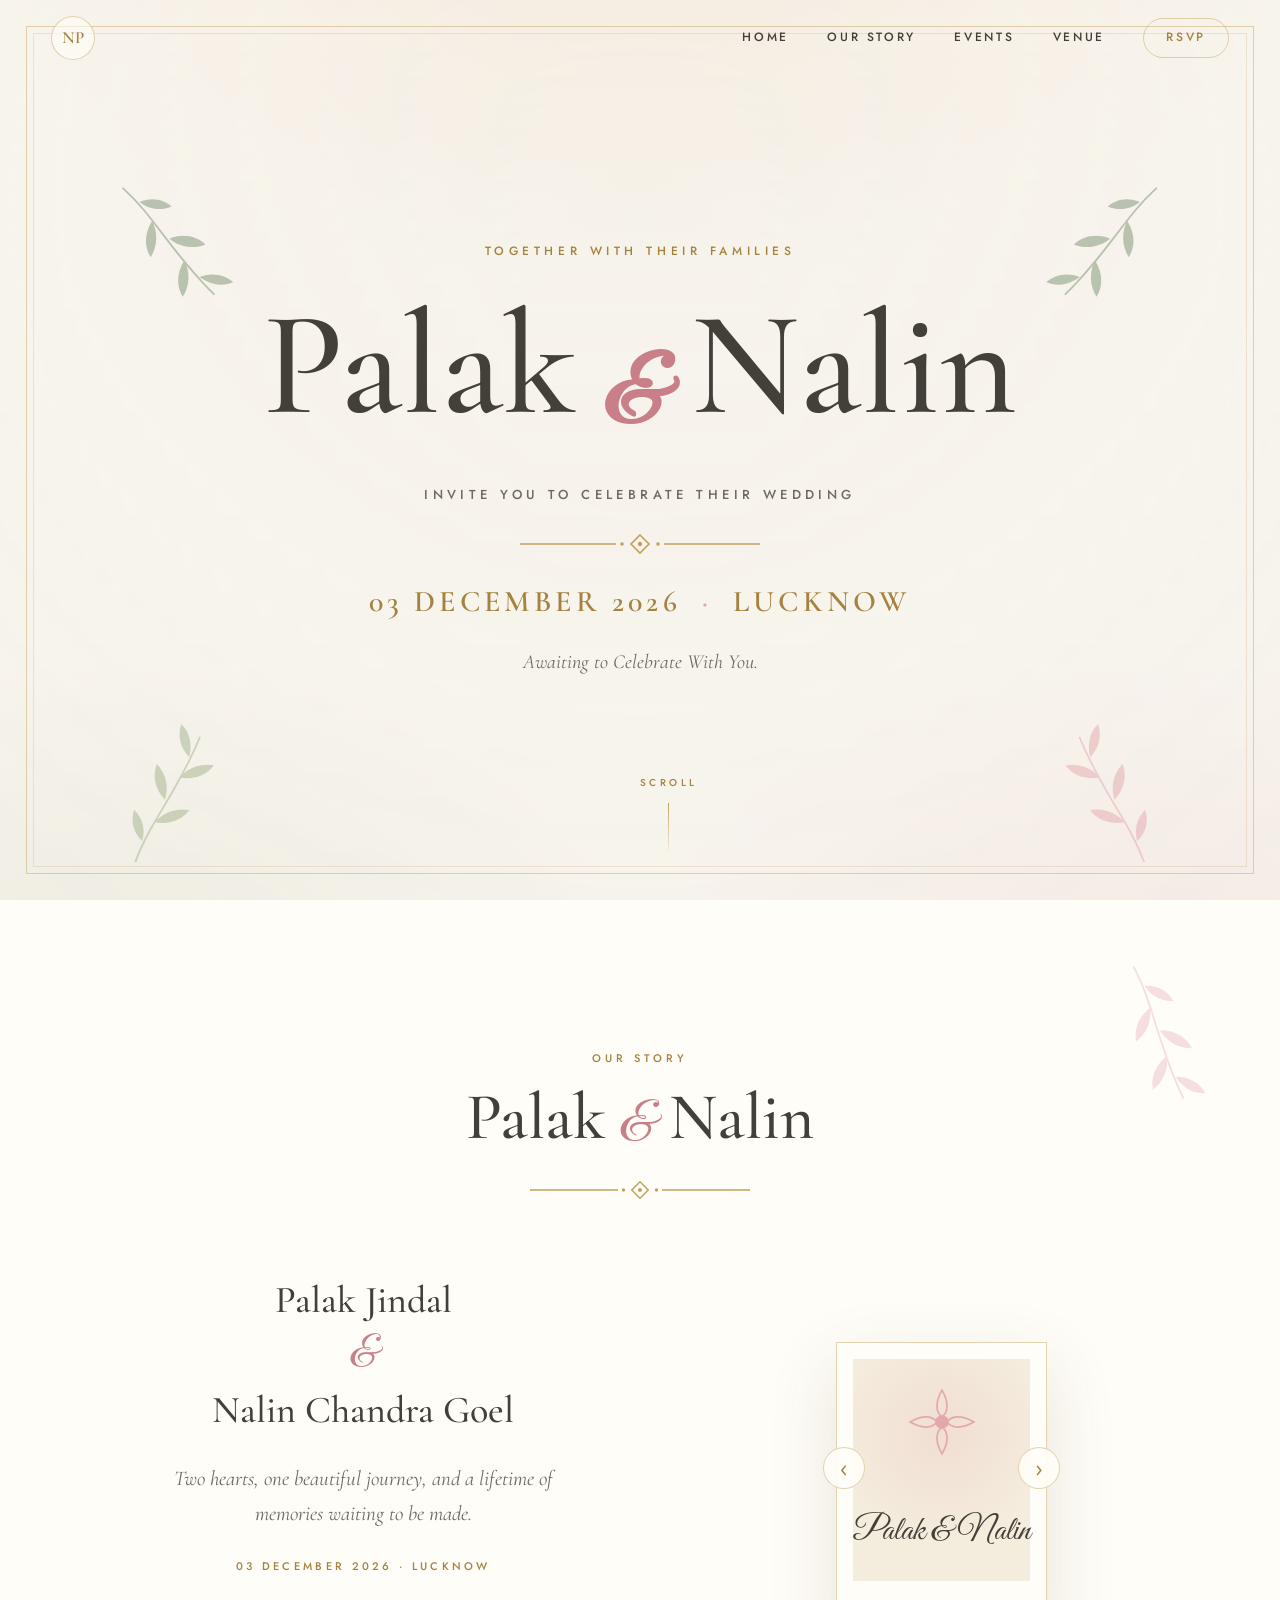
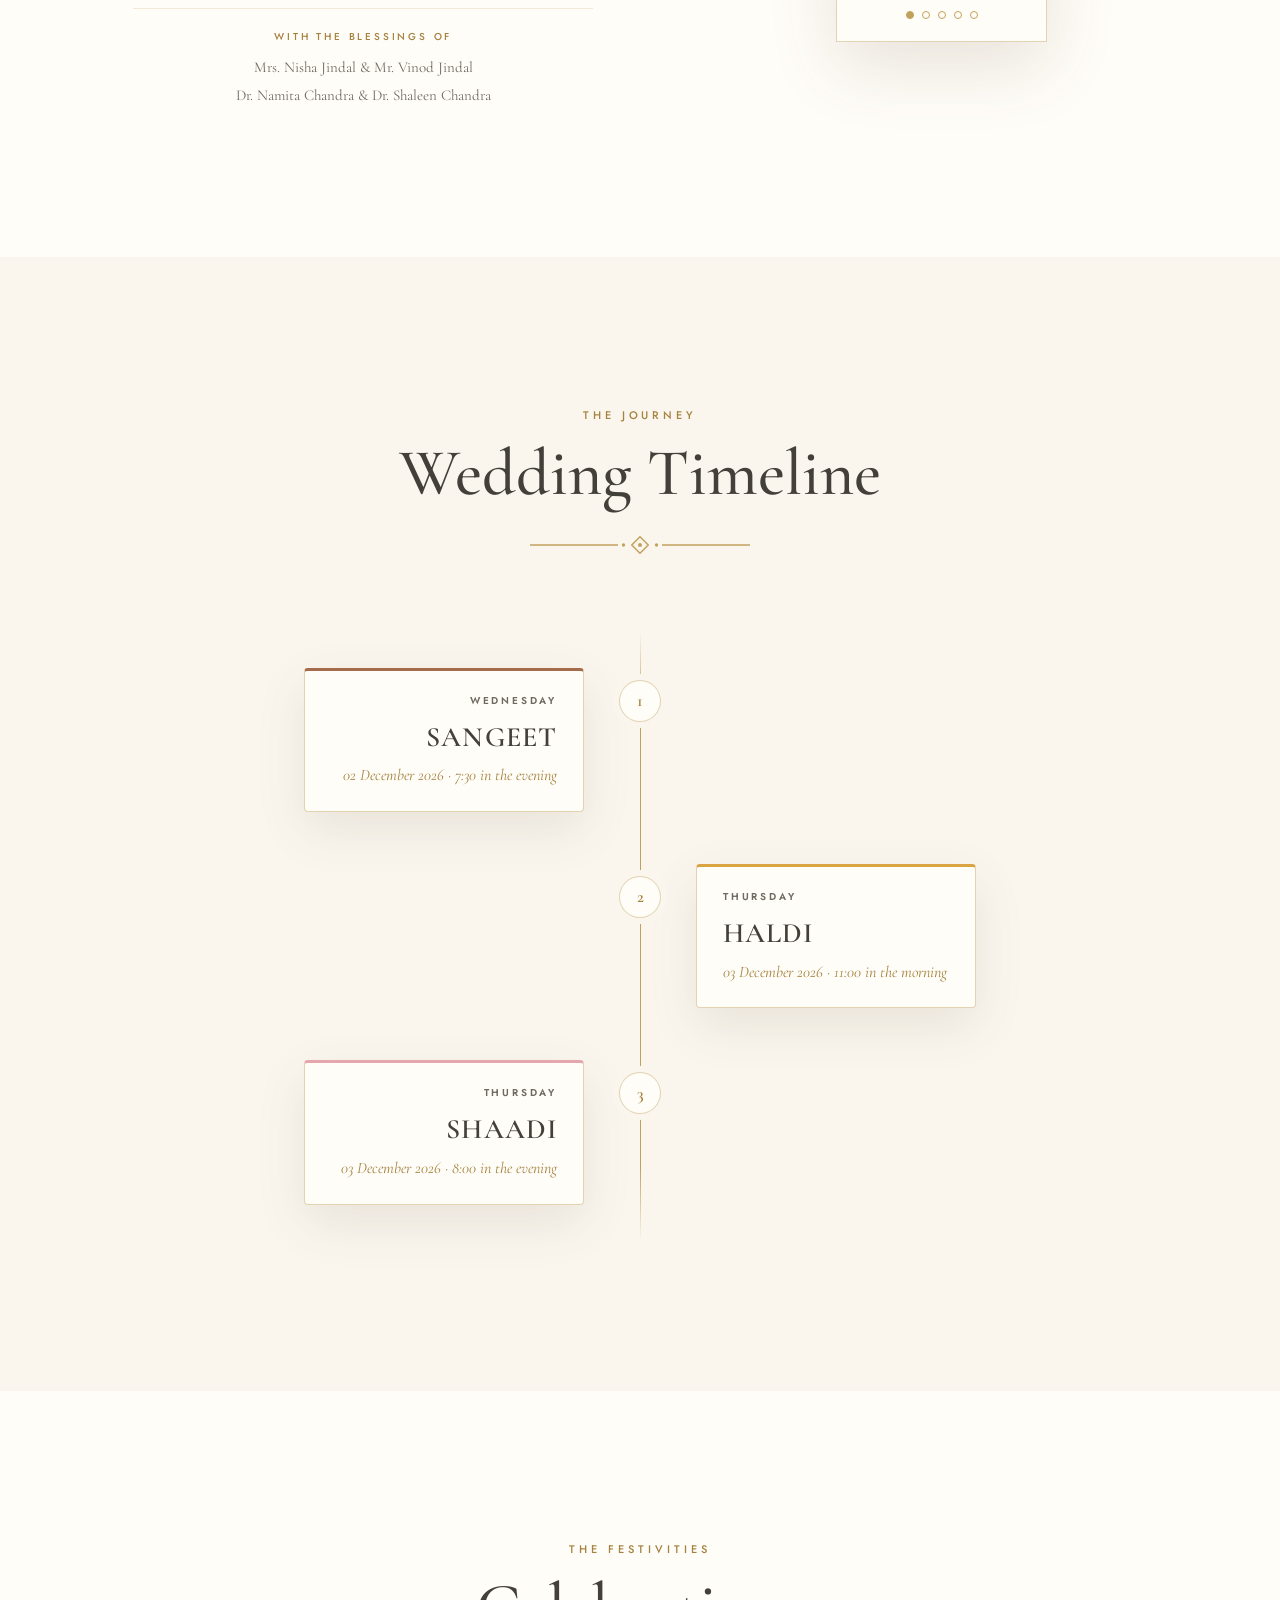
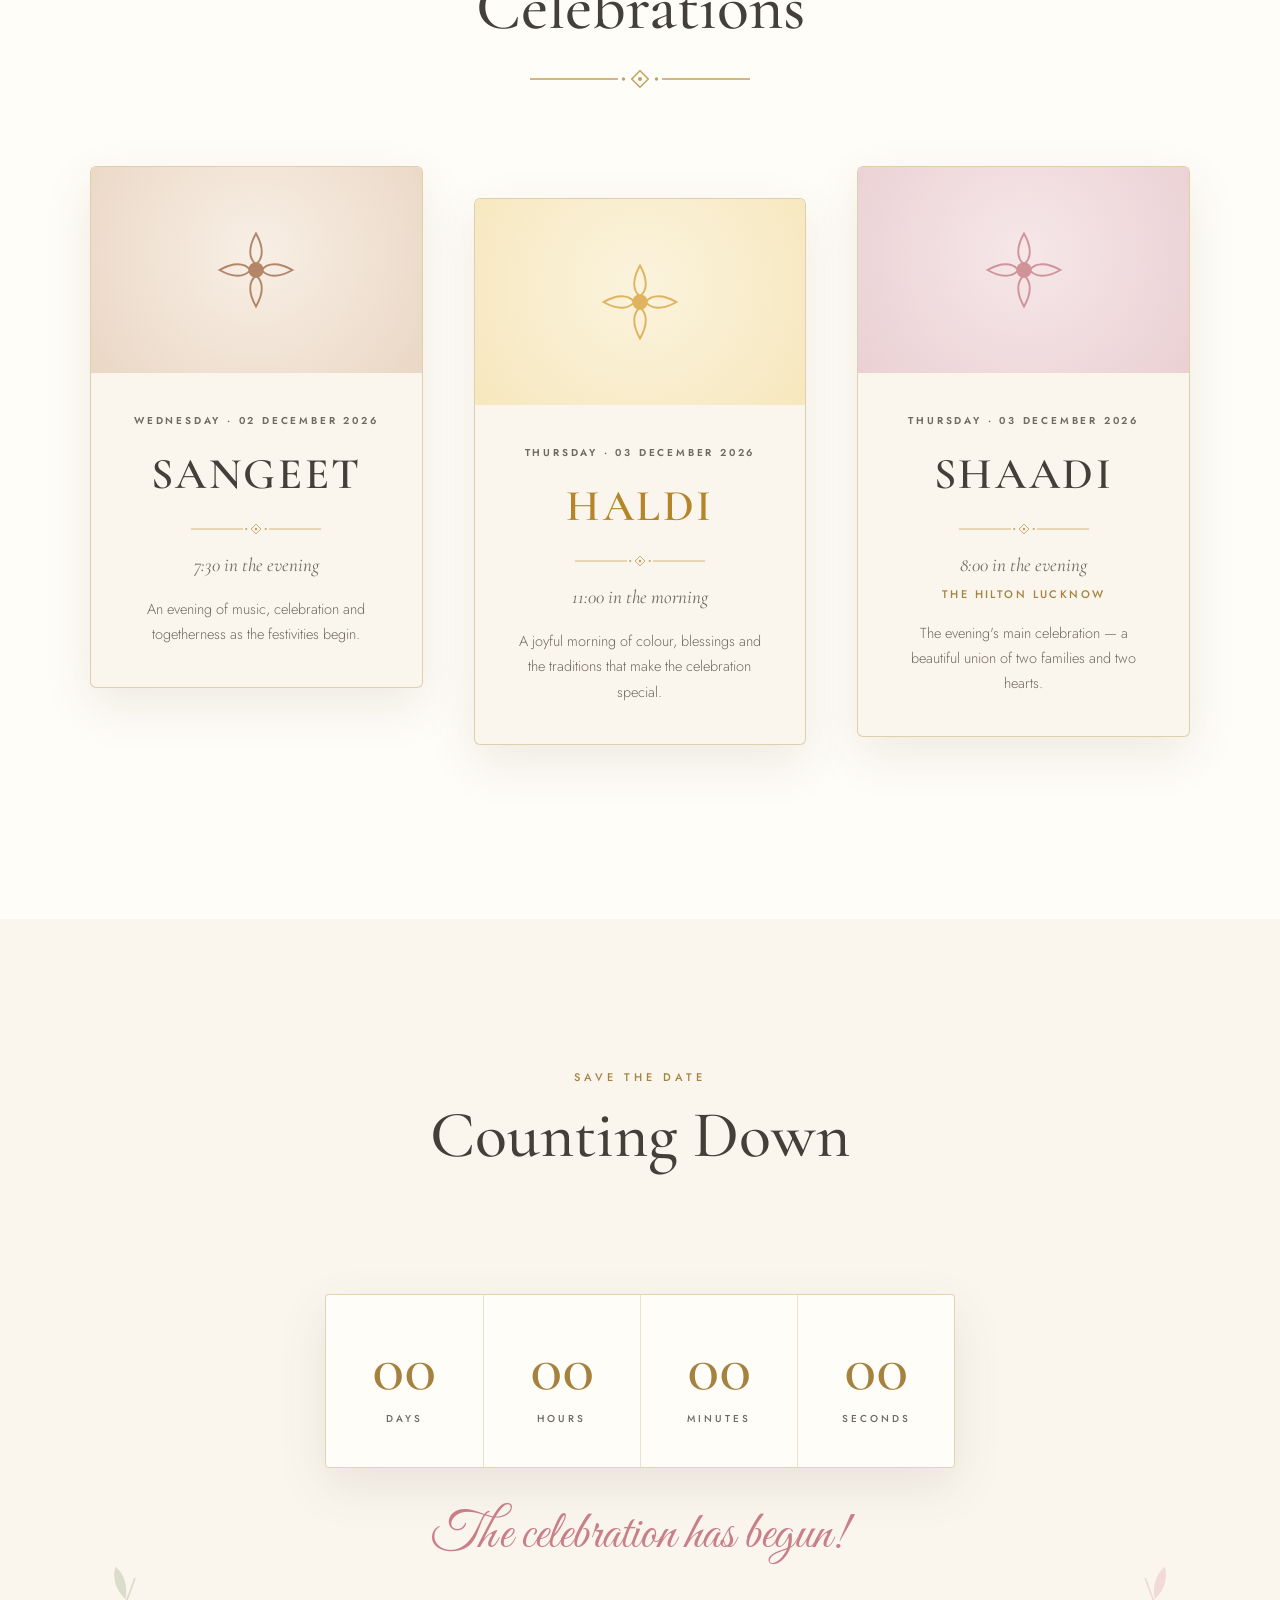
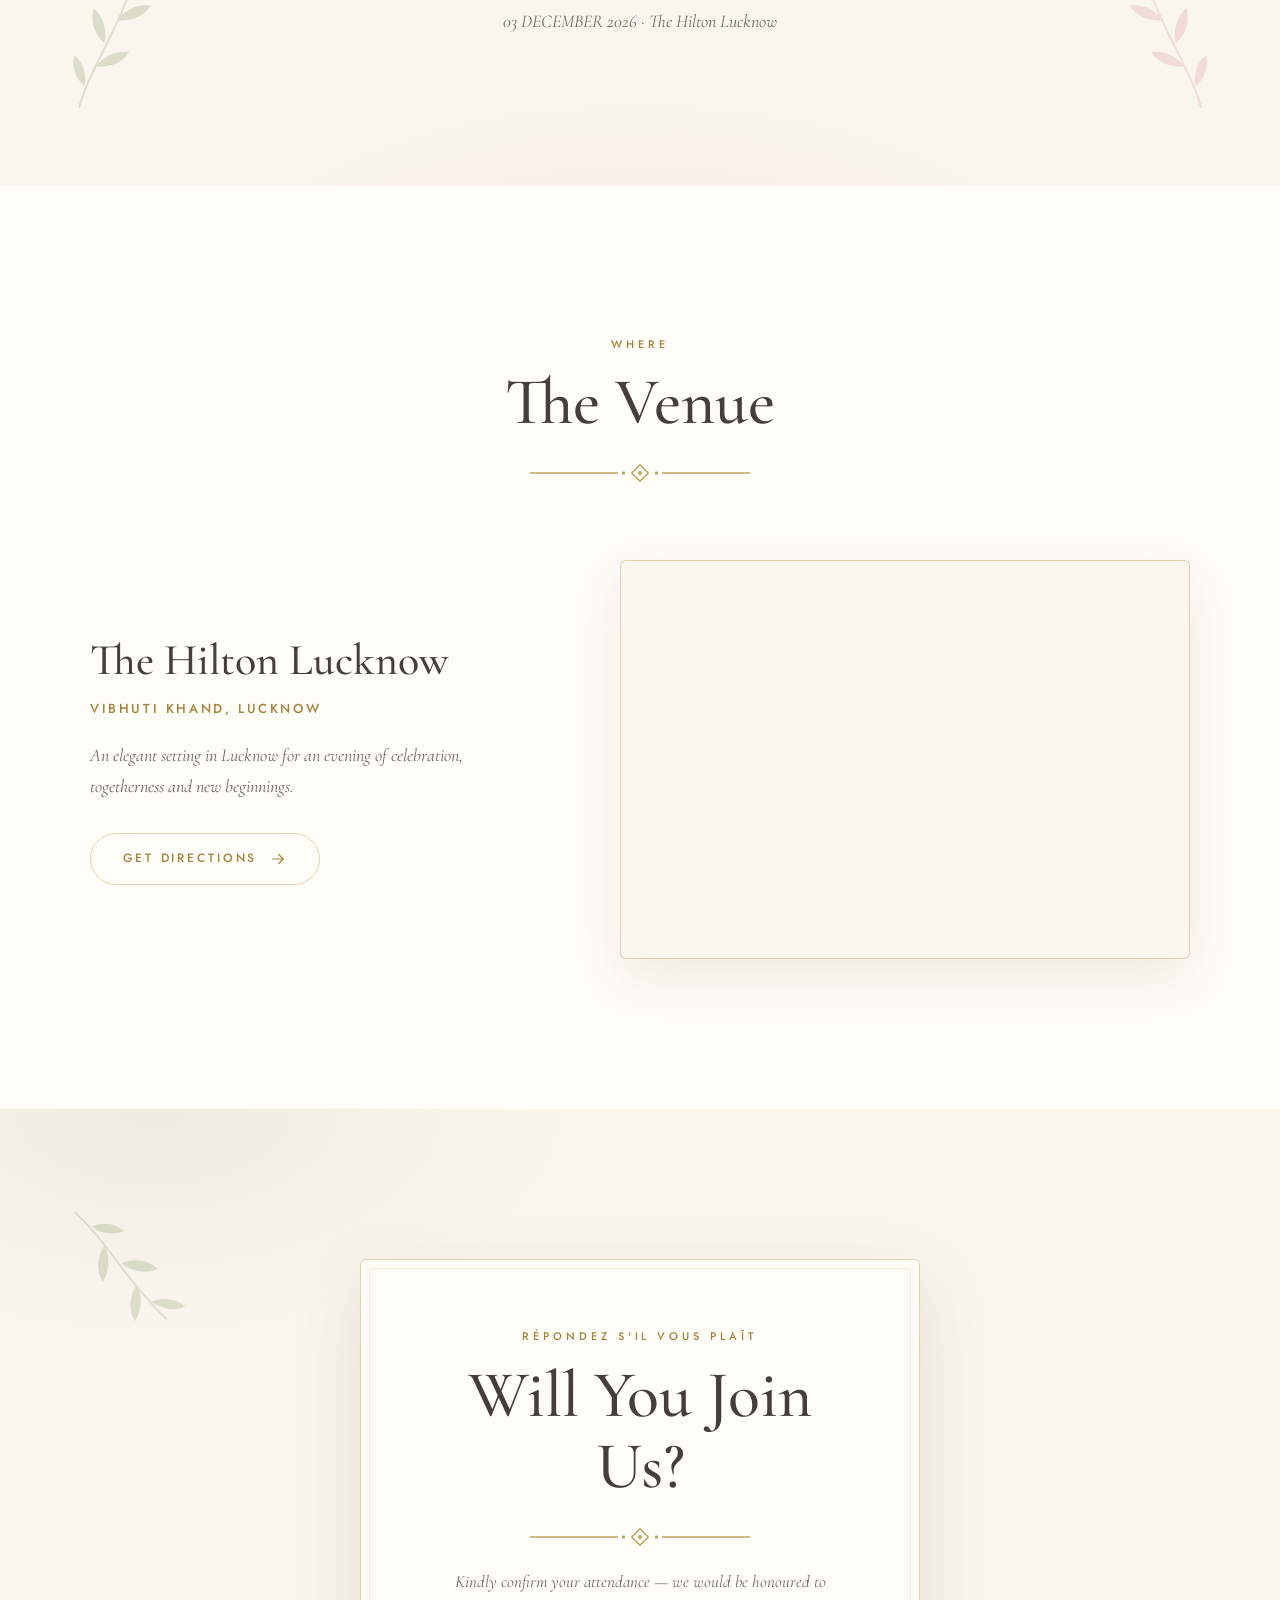
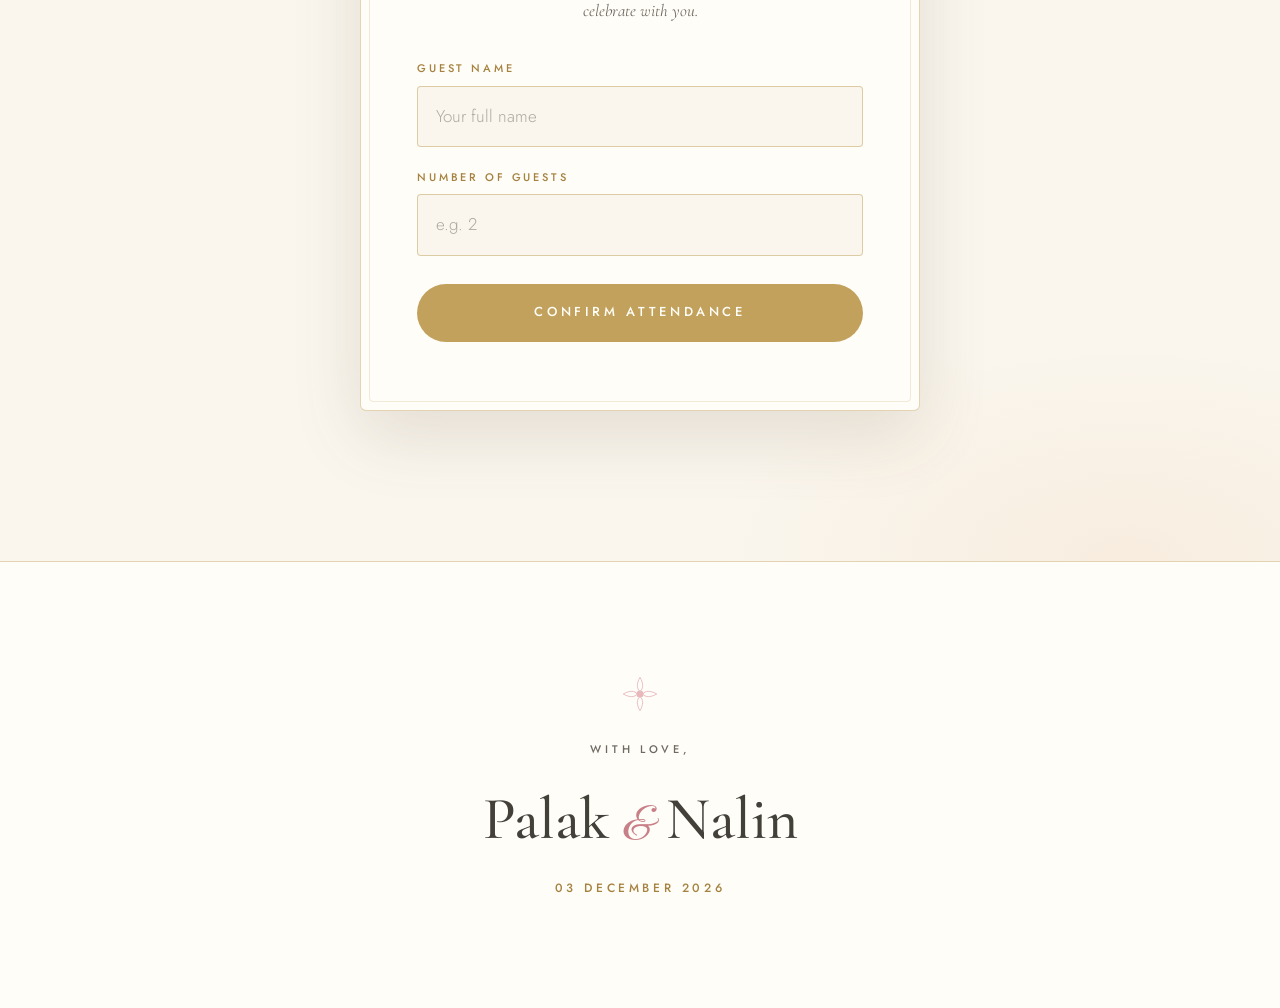
==== index.html @ 613ef545 "add files via upload" ====
<!doctype html>
<html lang="en">
<head>
  <meta charset="utf-8">
  <meta name="viewport" content="width=device-width, initial-scale=1">
  <meta name="theme-color" content="#faf6ee">
  <meta name="description" content="Palak & Nalin — Wedding Invitation">
  <meta property="og:type" content="website">
  <meta property="og:title" content="Palak & Nalin — Wedding Invitation">
  <meta property="og:description" content="03 DECEMBER 2026 · LUCKNOW · THE HILTON LUCKNOW">
  <meta property="og:image" content="assets/share-card.png">
  <meta property="og:url" content="/">
  <meta name="twitter:card" content="summary_large_image">
  <link rel="canonical" href="/">
  <link rel="icon" href="assets/favicon.svg" type="image/svg+xml">
  <link rel="preconnect" href="https://fonts.googleapis.com">
  <link rel="preconnect" href="https://fonts.gstatic.com" crossorigin>
  <link href="https://fonts.googleapis.com/css2?family=Cormorant+Garamond:wght@400;500;600;700&family=Great+Vibes&family=Jost:wght@300;400;500;600&display=swap" rel="stylesheet">
  <link rel="stylesheet" href="styles.css">
  <title>Palak & Nalin — Wedding Invitation</title>
</head>
<body>
  <noscript>
    <main style="padding:3rem 1.5rem;font-family:Georgia,serif;text-align:center">
      <h1>Palak &amp; Nalin</h1>
      <p>Please enable JavaScript to view the invitation.</p>
    </main>
  </noscript>
  <div id="app"></div>
  <script src="config.js"></script>
  <script src="script.js"></script>
</body>
</html>
---- styles.css ----
/* ============================================================
   LUXURY INDIAN WEDDING INVITATION
   Ivory · Blush · Champagne Gold · Sage
   ============================================================ */

:root {
  --ivory: #faf6ee;
  --cream: #f4ecdc;
  --warmWhite: #fffdf8;
  --blush: #e3a7ad;
  --blushDeep: #c97f87;
  --gold: #c2a15c;
  --goldDeep: #a5823f;
  --peach: #f0c49b;
  --sage: #a3b18a;
  --leaf: #7d9270;
  --ink: #43403a;
  --inkSoft: #6f6a61;

  --serif: 'Cormorant Garamond', Georgia, serif;
  --sans: 'Jost', 'Segoe UI', sans-serif;
  --script: 'Great Vibes', cursive;

  --hairline: 1px solid rgba(194, 161, 92, .45);
  --shadow-soft: 0 18px 50px rgba(90, 72, 40, .10);
  --shadow-card: 0 24px 70px rgba(90, 72, 40, .14);
}

* { box-sizing: border-box; }

html {
  scroll-behavior: smooth;
  scroll-padding-top: 92px;
}

body {
  margin: 0;
  background: var(--ivory);
  color: var(--ink);
  font-family: var(--sans);
  font-weight: 400;
  line-height: 1.6;
  -webkit-font-smoothing: antialiased;
}

body.menu-open { overflow: hidden; }

button, input { font: inherit; }
button { cursor: pointer; }
img { max-width: 100%; }

.svg-defs { position: absolute; width: 0; height: 0; overflow: hidden; }

:focus-visible {
  outline: 2px solid var(--goldDeep);
  outline-offset: 3px;
  border-radius: 2px;
}

::selection { background: rgba(227, 167, 173, .45); }

/* ============================================================
   NAVIGATION
   ============================================================ */

.nav {
  position: fixed;
  z-index: 60;
  top: 0;
  left: 0;
  right: 0;
  height: 76px;
  display: flex;
  align-items: center;
  justify-content: space-between;
  padding: 0 clamp(20px, 4vw, 52px);
  background: transparent;
  transition: background-color .35s ease, box-shadow .35s ease, height .35s ease;
}

.nav--scrolled,
body.menu-open .nav {
  height: 64px;
  background: rgba(255, 253, 248, .92);
  backdrop-filter: blur(14px);
  -webkit-backdrop-filter: blur(14px);
  box-shadow: 0 1px 0 rgba(194, 161, 92, .35), 0 12px 34px rgba(90, 72, 40, .07);
}

.nav__brand {
  text-decoration: none;
  display: grid;
  place-items: center;
}

.nav__mono {
  width: 44px;
  height: 44px;
  display: grid;
  place-items: center;
  border: var(--hairline);
  border-radius: 50%;
  font-family: var(--serif);
  font-size: 17px;
  font-weight: 600;
  letter-spacing: .05em;
  color: var(--goldDeep);
  background: rgba(255, 253, 248, .6);
  transition: background-color .3s ease, transform .3s ease;
}

.nav__brand:hover .nav__mono {
  background: var(--warmWhite);
  transform: rotate(-6deg);
}

.nav__links {
  display: flex;
  align-items: center;
  gap: clamp(22px, 3vw, 40px);
}

.nav__links a {
  position: relative;
  font-size: 12px;
  font-weight: 500;
  letter-spacing: .22em;
  text-transform: uppercase;
  color: var(--ink);
  text-decoration: none;
  padding: 6px 0;
  transition: color .25s ease;
}

.nav__links a::after {
  content: '';
  position: absolute;
  left: 0;
  right: 100%;
  bottom: 0;
  height: 1px;
  background: var(--gold);
  transition: right .3s ease;
}

.nav__links a:hover { color: var(--goldDeep); }
.nav__links a:hover::after { right: 0; }

.nav__links .nav__cta {
  padding: 9px 22px;
  border: var(--hairline);
  border-radius: 999px;
  color: var(--goldDeep);
}

.nav__links .nav__cta::after { display: none; }

.nav__links .nav__cta:hover {
  background: var(--gold);
  color: var(--warmWhite);
}

.nav__burger {
  display: none;
  width: 46px;
  height: 46px;
  border: var(--hairline);
  border-radius: 50%;
  background: rgba(255, 253, 248, .7);
  flex-direction: column;
  align-items: center;
  justify-content: center;
  gap: 5px;
  padding: 0;
}

.nav__burger span {
  display: block;
  width: 18px;
  height: 1.5px;
  background: var(--ink);
  transition: transform .3s ease, opacity .3s ease;
}

body.menu-open .nav__burger span:nth-child(1) { transform: translateY(6.5px) rotate(45deg); }
body.menu-open .nav__burger span:nth-child(2) { opacity: 0; }
body.menu-open .nav__burger span:nth-child(3) { transform: translateY(-6.5px) rotate(-45deg); }

.mobile-menu {
  position: fixed;
  z-index: 55;
  top: 0;
  left: 0;
  right: 0;
  padding: 96px 32px 40px;
  background: var(--warmWhite);
  border-bottom: var(--hairline);
  box-shadow: var(--shadow-card);
  opacity: 0;
  transform: translateY(-14px);
  pointer-events: none;
  transition: opacity .35s ease, transform .35s cubic-bezier(.22, 1, .36, 1);
}

body.menu-open .mobile-menu {
  opacity: 1;
  transform: none;
  pointer-events: auto;
}

.mobile-menu nav {
  display: grid;
  gap: 4px;
  text-align: center;
}

.mobile-menu a {
  padding: 15px 12px;
  font-family: var(--serif);
  font-size: 26px;
  font-weight: 500;
  color: var(--ink);
  text-decoration: none;
  border-bottom: 1px solid rgba(194, 161, 92, .18);
  transition: color .25s ease;
}

.mobile-menu a:last-child { border-bottom: 0; }
.mobile-menu a:hover { color: var(--goldDeep); }

/* ============================================================
   HERO
   ============================================================ */

.hero {
  position: relative;
  min-height: 100svh;
  display: grid;
  place-items: center;
  padding: 120px 24px 100px;
  overflow: hidden;
  background:
    radial-gradient(1100px 600px at 50% -8%, rgba(240, 196, 155, .20), transparent 60%),
    radial-gradient(900px 520px at 8% 108%, rgba(163, 177, 138, .16), transparent 60%),
    radial-gradient(900px 520px at 92% 108%, rgba(227, 167, 173, .18), transparent 60%),
    var(--ivory);
}

.hero__photo {
  position: absolute;
  inset: 0;
  background:
    linear-gradient(rgba(250, 246, 238, .78), rgba(250, 246, 238, .92)),
    var(--invite-background) center 32% / cover no-repeat;
  opacity: .34;
  filter: saturate(.72) contrast(.94);
  transform: scale(1.03);
  animation: heroPhotoIn 1.6s ease both;
}

.hero__photo::after {
  content: '';
  position: absolute;
  inset: 0;
  background: radial-gradient(circle at 50% 42%, transparent 15%, rgba(250, 246, 238, .42) 68%, rgba(250, 246, 238, .82) 100%);
}

.hero__frame {
  z-index: 3;
  position: absolute;
  inset: clamp(12px, 2.4vw, 26px);
  border: var(--hairline);
  pointer-events: none;
}

.hero__frame::before {
  content: '';
  position: absolute;
  inset: 6px;
  border: 1px solid rgba(194, 161, 92, .22);
}

.hero__sprig {
  z-index: 4;
  position: absolute;
  width: clamp(90px, 13vw, 170px);
  height: auto;
  color: var(--leaf);
  opacity: .5;
  animation: sway 9s ease-in-out infinite;
  transform-origin: bottom center;
}

.hero__sprig--tl { top: 4%; left: 3%; transform: rotate(140deg); }
.hero__sprig--tr { top: 4%; right: 3%; transform: rotate(-140deg) scaleX(-1); animation-delay: 1.4s; }
.hero__sprig--bl { bottom: 4%; left: 4%; transform: rotate(28deg); animation-delay: .7s; color: var(--sage); }
.hero__sprig--br { bottom: 4%; right: 4%; transform: rotate(-28deg) scaleX(-1); animation-delay: 2.1s; color: var(--blush); }

.hero__inner {
  position: relative;
  z-index: 2;
  text-align: center;
  max-width: 860px;
}

.hero-anim {
  opacity: 0;
  animation: heroRise 1.1s cubic-bezier(.22, 1, .36, 1) forwards;
  animation-delay: var(--d, 0s);
}

.hero__eyebrow {
  margin: 0;
  font-size: 12px;
  font-weight: 500;
  letter-spacing: .38em;
  text-transform: uppercase;
  color: var(--goldDeep);
}

.hero__names {
  margin: 30px 0 8px;
  display: flex;
  flex-wrap: wrap;
  align-items: baseline;
  justify-content: center;
  gap: 0 clamp(12px, 2.5vw, 28px);
}

.hero__name {
  font-family: var(--serif);
  font-weight: 500;
  font-size: clamp(64px, 12vw, 148px);
  line-height: 1;
  color: var(--ink);
}

.hero__amp {
  font-family: var(--script);
  font-size: clamp(46px, 7.5vw, 96px);
  color: var(--blushDeep);
  transform: translateY(.08em);
}

.hero__invite {
  margin: 18px 0 0;
  font-size: clamp(11px, 1.4vw, 13px);
  font-weight: 500;
  letter-spacing: .34em;
  text-transform: uppercase;
  color: var(--inkSoft);
}

.hero__divider {
  width: min(240px, 55vw);
  height: 24px;
  margin: 26px auto 0;
  display: block;
  color: var(--gold);
}

.hero__date {
  margin: 22px 0 0;
  font-family: var(--serif);
  font-size: clamp(20px, 3vw, 30px);
  font-weight: 600;
  letter-spacing: .14em;
  color: var(--goldDeep);
}

.hero__date span {
  margin: 0 .7em;
  color: var(--blush);
}

.hero__line {
  margin: 20px auto 0;
  max-width: 460px;
  font-family: var(--serif);
  font-style: italic;
  font-size: clamp(17px, 2vw, 20px);
  color: var(--inkSoft);
}

.hero__scroll {
  z-index: 4;
  position: absolute;
  bottom: clamp(26px, 5vh, 46px);
  left: 50%;
  transform: translateX(-50%);
  display: grid;
  justify-items: center;
  gap: 12px;
  text-decoration: none;
}

.hero__scroll-text {
  font-size: 10px;
  font-weight: 500;
  letter-spacing: .34em;
  text-transform: uppercase;
  color: var(--goldDeep);
}

.hero__scroll-line {
  width: 1px;
  height: 52px;
  background: linear-gradient(var(--gold), transparent);
  overflow: hidden;
  position: relative;
}

.hero__scroll-line::after {
  content: '';
  position: absolute;
  top: -50%;
  left: 0;
  width: 100%;
  height: 50%;
  background: var(--blushDeep);
  animation: scrollHint 2.2s ease-in-out infinite;
}

/* ============================================================
   SHARED SECTION PIECES
   ============================================================ */

.section {
  position: relative;
  padding: clamp(88px, 12vw, 150px) clamp(20px, 6vw, 72px);
  overflow: hidden;
}

.section--tint { background: var(--warmWhite); }

.section-head {
  text-align: center;
  max-width: 720px;
  margin: 0 auto clamp(46px, 6vw, 76px);
}

.section-eyebrow {
  margin: 0 0 14px;
  font-size: 11px;
  font-weight: 500;
  letter-spacing: .36em;
  text-transform: uppercase;
  color: var(--goldDeep);
}

.section-title {
  margin: 0;
  font-family: var(--serif);
  font-weight: 500;
  font-size: clamp(40px, 6vw, 66px);
  line-height: 1.08;
  color: var(--ink);
}

.section-title em {
  font-family: var(--script);
  font-style: normal;
  color: var(--blushDeep);
  font-size: .85em;
}

.divider {
  width: min(220px, 50vw);
  height: 22px;
  margin: 24px auto 0;
  display: block;
  color: var(--gold);
}

.section-sprig {
  position: absolute;
  width: clamp(70px, 9vw, 120px);
  color: var(--sage);
  opacity: .35;
  pointer-events: none;
}

/* ============================================================
   OUR STORY
   ============================================================ */

.story { background: var(--warmWhite); }

.story__sprig { top: 60px; right: 5%; transform: rotate(160deg); color: var(--blush); }

.story__grid {
  display: grid;
  grid-template-columns: 1.05fr .95fr;
  gap: clamp(40px, 6vw, 90px);
  align-items: center;
  max-width: 1080px;
  margin: 0 auto;
}

.story__text { text-align: center; }

.story__names {
  margin: 0;
  font-family: var(--serif);
  font-size: clamp(26px, 3.4vw, 38px);
  font-weight: 500;
  line-height: 1.25;
  color: var(--ink);
}

.story__amp {
  display: block;
  font-family: var(--script);
  font-size: 1.15em;
  color: var(--blushDeep);
  margin: 4px 0;
}

.story__message {
  margin: 26px auto 0;
  max-width: 420px;
  font-family: var(--serif);
  font-style: italic;
  font-size: clamp(18px, 2vw, 21px);
  line-height: 1.7;
  color: var(--inkSoft);
}

.story__date {
  margin: 26px 0 0;
  font-size: 11px;
  font-weight: 500;
  letter-spacing: .3em;
  text-transform: uppercase;
  color: var(--goldDeep);
}

/* Gallery polaroid (preserved functionality, restyled) */

.polaroid {
  position: relative;
  background: var(--warmWhite);
  border: var(--hairline);
  padding: 16px 16px 60px;
  box-shadow: var(--shadow-card);
  transform: rotate(1.2deg);
  max-width: 440px;
  margin: 0 auto;
}

.polaroid img {
  width: 100%;
  aspect-ratio: 4 / 5;
  object-fit: cover;
  display: block;
}

.polaroid__placeholder {
  display: none;
  aspect-ratio: 4 / 5;
  place-items: center;
  text-align: center;
  background:
    radial-gradient(circle at 50% 34%, rgba(227, 167, 173, .20), transparent 62%),
    var(--cream);
  color: var(--goldDeep);
}

.polaroid--empty .polaroid__placeholder { display: grid; }

.polaroid__placeholder svg {
  width: 84px;
  height: 84px;
  margin: 0 auto;
  color: var(--blush);
}

.polaroid__placeholder span {
  font-family: var(--script);
  font-size: 34px;
  color: var(--ink);
}

.poly-nav {
  position: absolute;
  top: 42%;
  transform: translateY(-50%);
  width: 42px;
  height: 42px;
  border-radius: 50%;
  border: var(--hairline);
  background: rgba(255, 253, 248, .92);
  color: var(--goldDeep);
  font-size: 22px;
  line-height: 1;
  display: grid;
  place-items: center;
  transition: background-color .25s ease, transform .25s ease;
}

.poly-nav:hover { background: var(--warmWhite); transform: translateY(-50%) scale(1.06); }

.poly-prev { left: -14px; }
.poly-next { right: -14px; }

.poly-dots {
  position: absolute;
  bottom: 22px;
  left: 0;
  right: 0;
  display: flex;
  justify-content: center;
  gap: 8px;
}

.poly-dot {
  width: 8px;
  height: 8px;
  padding: 0;
  border: 1px solid var(--gold);
  border-radius: 50%;
  background: transparent;
  cursor: pointer;
  transition: background-color .25s ease;
}

.poly-dot.active { background: var(--gold); }

/* ============================================================
   TIMELINE
   ============================================================ */

.timeline { background: var(--ivory); }

.timeline__list {
  position: relative;
  list-style: none;
  margin: 0 auto;
  padding: 10px 0;
  max-width: 880px;
}

.timeline__list::before {
  content: '';
  position: absolute;
  top: 0;
  bottom: 0;
  left: 50%;
  width: 1px;
  background: linear-gradient(rgba(194, 161, 92, 0), var(--gold) 12%, var(--gold) 88%, rgba(194, 161, 92, 0));
}

.timeline__item {
  position: relative;
  width: 50%;
  padding: 26px 56px 26px 0;
  text-align: right;
}

.timeline__item:nth-child(even) {
  margin-left: 50%;
  padding: 26px 0 26px 56px;
  text-align: left;
}

.timeline__marker {
  position: absolute;
  top: 38px;
  right: -21px;
  width: 42px;
  height: 42px;
  border: var(--hairline);
  border-radius: 50%;
  background: var(--warmWhite);
  display: grid;
  place-items: center;
  box-shadow: 0 0 0 6px var(--ivory);
}

.timeline__item:nth-child(even) .timeline__marker {
  right: auto;
  left: -21px;
}

.timeline__marker span {
  font-family: var(--serif);
  font-size: 17px;
  font-weight: 600;
  color: var(--goldDeep);
}

.timeline__card {
  display: inline-block;
  text-align: inherit;
  padding: 22px 26px;
  background: var(--warmWhite);
  border: var(--hairline);
  border-radius: 4px;
  box-shadow: var(--shadow-soft);
  min-width: min(280px, 100%);
}

.timeline__card--haldi { border-top: 3px solid #d9a441; }
.timeline__card--mehendi { border-top: 3px solid var(--leaf); }
.timeline__card--barat { border-top: 3px solid #c07a4b; }
.timeline__card--reception { border-top: 3px solid var(--blush); }

.timeline__day {
  margin: 0;
  font-size: 10px;
  font-weight: 600;
  letter-spacing: .28em;
  text-transform: uppercase;
  color: var(--inkSoft);
}

.timeline__name {
  margin: 6px 0 4px;
  font-family: var(--serif);
  font-size: 28px;
  font-weight: 600;
  letter-spacing: .04em;
  color: var(--ink);
}

.timeline__meta {
  margin: 0;
  font-family: var(--serif);
  font-style: italic;
  font-size: 16px;
  color: var(--goldDeep);
}

/* ============================================================
   EVENTS
   ============================================================ */

.events { background: var(--warmWhite); }

.events__grid {
  display: grid;
  grid-template-columns: repeat(2, 1fr);
  gap: clamp(28px, 4vw, 56px);
  max-width: 1100px;
  margin: 0 auto;
}

.event-card {
  background: var(--ivory);
  border: var(--hairline);
  border-radius: 6px;
  overflow: hidden;
  box-shadow: var(--shadow-soft);
  transition: transform .45s cubic-bezier(.22, 1, .36, 1), box-shadow .45s ease;
}

.event-card:hover {
  transform: translateY(-8px);
  box-shadow: var(--shadow-card);
}

.event-card__media {
  position: relative;
  margin: 0;
  aspect-ratio: 16 / 10;
  overflow: hidden;
}

.event-card__media img {
  position: absolute;
  inset: 0;
  width: 100%;
  height: 100%;
  object-fit: cover;
  transition: transform .6s ease;
}

.event-card:hover .event-card__media img { transform: scale(1.04); }

.event-card__motif {
  position: absolute;
  inset: 0;
  display: grid;
  place-items: center;
}

.event-card__motif svg {
  width: 96px;
  height: 96px;
  opacity: .8;
}

.event-card--haldi .event-card__motif {
  background: radial-gradient(circle at 50% 42%, #fbf3dd, #f6e7bd);
  color: #d9a441;
}

.event-card--mehendi .event-card__motif {
  background: radial-gradient(circle at 50% 42%, #f0f3e9, #dfe7cd);
  color: var(--leaf);
}

.event-card--barat .event-card__motif {
  background: radial-gradient(circle at 50% 42%, #f8eee4, #efd9c2);
  color: #c07a4b;
}

.event-card--reception .event-card__motif {
  background: radial-gradient(circle at 50% 42%, #fbf0ec, #f3dcd4);
  color: var(--blushDeep);
}

.event-card__body {
  padding: clamp(26px, 3.4vw, 40px);
  text-align: center;
}

.event-card__day {
  margin: 0;
  font-size: 10px;
  font-weight: 600;
  letter-spacing: .28em;
  text-transform: uppercase;
  color: var(--inkSoft);
}

.event-card__name {
  margin: 10px 0 0;
  font-family: var(--serif);
  font-size: clamp(32px, 3.6vw, 44px);
  font-weight: 600;
  letter-spacing: .06em;
  color: var(--ink);
}

.event-card--haldi .event-card__name { color: #b5852a; }
.event-card--mehendi .event-card__name { color: var(--leaf); }
.event-card--barat .event-card__name { color: #a96234; }
.event-card--reception .event-card__name { color: var(--goldDeep); }

.event-card__divider {
  width: 130px;
  height: 14px;
  margin: 12px auto 0;
  display: block;
  color: var(--gold);
}

.event-card__time {
  margin: 14px 0 0;
  font-family: var(--serif);
  font-style: italic;
  font-size: 19px;
  color: var(--inkSoft);
}

.event-card__venue {
  margin: 6px 0 0;
  font-size: 11px;
  font-weight: 500;
  letter-spacing: .22em;
  text-transform: uppercase;
  color: var(--goldDeep);
}

.event-card__desc {
  margin: 16px auto 0;
  max-width: 380px;
  font-size: 14.5px;
  font-weight: 300;
  line-height: 1.75;
  color: var(--inkSoft);
}

/* ============================================================
   COUNTDOWN
   ============================================================ */

.countdown-section {
  background:
    radial-gradient(800px 420px at 50% 118%, rgba(227, 167, 173, .16), transparent 62%),
    var(--ivory);
  text-align: center;
}

.countdown__sprig--l { bottom: 8%; left: 4%; transform: rotate(24deg); }
.countdown__sprig--r { bottom: 8%; right: 4%; transform: rotate(-24deg) scaleX(-1); color: var(--blush); }

.countdown__box {
  display: inline-grid;
  grid-template-columns: repeat(4, 1fr);
  background: var(--warmWhite);
  border: var(--hairline);
  border-radius: 4px;
  box-shadow: var(--shadow-soft);
}

.countdown__cell {
  padding: clamp(22px, 3.4vw, 40px) clamp(18px, 3.4vw, 44px);
  border-left: 1px solid rgba(194, 161, 92, .3);
}

.countdown__cell:first-child { border-left: 0; }

.countdown__cell strong {
  display: block;
  font-family: var(--serif);
  font-size: clamp(38px, 6vw, 66px);
  font-weight: 500;
  line-height: 1;
  color: var(--goldDeep);
  font-variant-numeric: tabular-nums;
}

.countdown__cell small {
  display: block;
  margin-top: 10px;
  font-size: 10px;
  font-weight: 500;
  letter-spacing: .3em;
  text-transform: uppercase;
  color: var(--inkSoft);
}

.countdown__target {
  margin: 30px 0 0;
  font-family: var(--serif);
  font-style: italic;
  font-size: 18px;
  color: var(--inkSoft);
}

.countdown__done {
  margin: 26px 0 0;
  font-family: var(--script);
  font-size: clamp(34px, 5vw, 52px);
  color: var(--blushDeep);
}

/* ============================================================
   VENUE
   ============================================================ */

.venue { background: var(--warmWhite); }

.venue__grid {
  display: grid;
  grid-template-columns: .9fr 1.1fr;
  gap: clamp(36px, 5vw, 72px);
  align-items: center;
  max-width: 1100px;
  margin: 0 auto;
}

.venue__name {
  margin: 0;
  font-family: var(--serif);
  font-size: clamp(30px, 3.6vw, 44px);
  font-weight: 500;
  line-height: 1.15;
  color: var(--ink);
}

.venue__address {
  margin: 14px 0 0;
  font-size: 13px;
  font-weight: 500;
  letter-spacing: .2em;
  text-transform: uppercase;
  color: var(--goldDeep);
}

.venue__desc {
  margin: 20px 0 0;
  max-width: 400px;
  font-family: var(--serif);
  font-style: italic;
  font-size: 18px;
  line-height: 1.7;
  color: var(--inkSoft);
}

.venue__btn {
  display: inline-flex;
  align-items: center;
  gap: 12px;
  margin-top: 32px;
  padding: 15px 32px;
  border: var(--hairline);
  border-radius: 999px;
  background: transparent;
  color: var(--goldDeep);
  font-size: 12px;
  font-weight: 500;
  letter-spacing: .24em;
  text-transform: uppercase;
  text-decoration: none;
  transition: background-color .3s ease, color .3s ease;
}

.venue__btn svg { width: 18px; height: 18px; transition: transform .3s ease; }

.venue__btn:hover { background: var(--gold); color: var(--warmWhite); }
.venue__btn:hover svg { transform: translateX(4px); }

.venue__map {
  position: relative;
  border: var(--hairline);
  border-radius: 6px;
  padding: 10px;
  background: var(--ivory);
  box-shadow: var(--shadow-soft);
}

.venue__map iframe {
  display: block;
  width: 100%;
  aspect-ratio: 16 / 11;
  border: 0;
  border-radius: 3px;
}

/* ============================================================
   RSVP
   ============================================================ */

.rsvp {
  background:
    radial-gradient(700px 380px at 12% 0%, rgba(163, 177, 138, .14), transparent 60%),
    radial-gradient(700px 380px at 88% 100%, rgba(240, 196, 155, .18), transparent 60%),
    var(--ivory);
}

.rsvp__sprig { top: 8%; left: 5%; transform: rotate(140deg); }

.rsvp__card {
  position: relative;
  max-width: 560px;
  margin: 0 auto;
  padding: clamp(40px, 6vw, 68px) clamp(24px, 5vw, 56px);
  background: var(--warmWhite);
  border: var(--hairline);
  border-radius: 6px;
  box-shadow: var(--shadow-card);
  text-align: center;
}

.rsvp__card::before {
  content: '';
  position: absolute;
  inset: 8px;
  border: 1px solid rgba(194, 161, 92, .22);
  border-radius: 4px;
  pointer-events: none;
}

.rsvp__note {
  margin: 20px auto 0;
  max-width: 380px;
  font-family: var(--serif);
  font-style: italic;
  font-size: 17px;
  line-height: 1.7;
  color: var(--inkSoft);
}

.rsvp__form {
  margin-top: 34px;
  display: grid;
  gap: 22px;
  text-align: left;
}

.rsvp__field label {
  display: block;
  margin-bottom: 8px;
  font-size: 11px;
  font-weight: 500;
  letter-spacing: .26em;
  text-transform: uppercase;
  color: var(--goldDeep);
}

.rsvp__field input {
  width: 100%;
  padding: 16px 18px;
  min-height: 56px;
  border: 1px solid rgba(194, 161, 92, .5);
  border-radius: 4px;
  background: var(--ivory);
  color: var(--ink);
  font-size: 17px;
  font-weight: 300;
  transition: border-color .25s ease, box-shadow .25s ease;
}

.rsvp__field input::placeholder { color: rgba(111, 106, 97, .55); }

.rsvp__field input:focus {
  outline: none;
  border-color: var(--goldDeep);
  box-shadow: 0 0 0 3px rgba(194, 161, 92, .18);
}

.rsvp__field input[aria-invalid="true"] { border-color: var(--blushDeep); }

.rsvp__error {
  margin: 8px 0 0;
  font-size: 13px;
  color: var(--blushDeep);
}

.rsvp__submit {
  margin-top: 6px;
  min-height: 58px;
  border: 0;
  border-radius: 999px;
  background: var(--gold);
  color: var(--warmWhite);
  font-size: 13px;
  font-weight: 500;
  letter-spacing: .28em;
  text-transform: uppercase;
  transition: background-color .3s ease, transform .3s ease, box-shadow .3s ease;
}

.rsvp__submit:hover:not(:disabled) {
  background: var(--goldDeep);
  transform: translateY(-2px);
  box-shadow: 0 14px 30px rgba(165, 130, 63, .28);
}

.rsvp__submit:disabled { opacity: .7; cursor: wait; }

.rsvp__success { padding: 18px 0 6px; }

.rsvp__check {
  width: 84px;
  height: 84px;
  margin: 0 auto;
  display: block;
}

.rsvp__check-circle {
  stroke: var(--gold);
  stroke-width: 1.6;
  stroke-dasharray: 176;
  stroke-dashoffset: 176;
}

.rsvp__check-mark {
  stroke: var(--leaf);
  stroke-width: 3;
  stroke-linecap: round;
  stroke-linejoin: round;
  stroke-dasharray: 40;
  stroke-dashoffset: 40;
}

.rsvp__success.is-shown .rsvp__check-circle { animation: draw 1s ease forwards; }
.rsvp__success.is-shown .rsvp__check-mark { animation: draw .6s ease .7s forwards; }

.rsvp__success-text {
  margin: 22px auto 0;
  max-width: 360px;
  font-family: var(--serif);
  font-style: italic;
  font-size: 19px;
  line-height: 1.65;
  color: var(--ink);
}

/* ============================================================
   FOOTER
   ============================================================ */

.footer {
  position: relative;
  padding: clamp(70px, 9vw, 110px) 24px;
  text-align: center;
  background: var(--warmWhite);
  border-top: var(--hairline);
  overflow: hidden;
}

.footer__bloom {
  width: 44px;
  height: 44px;
  color: var(--blush);
  opacity: .8;
}

.footer__love {
  margin: 18px 0 0;
  font-size: 11px;
  font-weight: 500;
  letter-spacing: .34em;
  text-transform: uppercase;
  color: var(--inkSoft);
}

.footer__names {
  margin: 12px 0 0;
  font-family: var(--serif);
  font-size: clamp(36px, 6vw, 60px);
  font-weight: 500;
  color: var(--ink);
}

.footer__names em {
  font-family: var(--script);
  font-style: normal;
  font-size: .8em;
  color: var(--blushDeep);
}

.footer__date {
  margin: 12px 0 0;
  font-size: 12px;
  font-weight: 500;
  letter-spacing: .3em;
  color: var(--goldDeep);
}

/* ============================================================
   MUSIC BUTTON
   ============================================================ */

.music-btn {
  position: fixed;
  z-index: 50;
  right: 20px;
  bottom: 20px;
  display: inline-flex;
  align-items: center;
  gap: 10px;
  padding: 13px 22px;
  border: var(--hairline);
  border-radius: 999px;
  background: rgba(255, 253, 248, .92);
  backdrop-filter: blur(10px);
  -webkit-backdrop-filter: blur(10px);
  color: var(--goldDeep);
  font-size: 11px;
  font-weight: 500;
  letter-spacing: .2em;
  text-transform: uppercase;
  box-shadow: var(--shadow-soft);
  transition: transform .3s ease, box-shadow .3s ease;
}

.music-btn:hover { transform: translateY(-2px); box-shadow: var(--shadow-card); }

.music-btn__note { font-size: 15px; line-height: 1; }

.music-btn.is-playing .music-btn__note {
  animation: pulseNote 1.6s ease-in-out infinite;
  color: var(--blushDeep);
}

/* ============================================================
   ANIMATIONS
   ============================================================ */

.reveal {
  opacity: 0;
  transform: translateY(30px);
  transition: opacity .9s ease, transform .9s cubic-bezier(.22, 1, .36, 1);
}

.reveal.visible { opacity: 1; transform: translateY(0); }

@keyframes heroPhotoIn { from { opacity: 0; transform: scale(1.08); } to { opacity: .34; transform: scale(1.03); } }

@keyframes heroRise {
  from { opacity: 0; transform: translateY(26px); }
  to { opacity: 1; transform: none; }
}

@keyframes sway {
  0%, 100% { rotate: 0deg; }
  50% { rotate: 2.4deg; }
}

@keyframes scrollHint {
  0% { top: -50%; }
  100% { top: 110%; }
}

@keyframes draw { to { stroke-dashoffset: 0; } }

@keyframes pulseNote {
  0%, 100% { transform: scale(1); }
  50% { transform: scale(1.25); }
}

/* ============================================================
   RESPONSIVE
   ============================================================ */

@media (min-width: 1024px) {
  .event-card:nth-child(even) { transform: translateY(52px); }
  .event-card:nth-child(even):hover { transform: translateY(44px); }
  .events__grid { padding-bottom: 52px; }
}

@media (max-width: 860px) {
  .nav__links { display: none; }
  .nav__burger { display: flex; }

  .story__grid,
  .venue__grid {
    grid-template-columns: 1fr;
  }

  .venue__info { text-align: center; }
  .venue__desc { margin-left: auto; margin-right: auto; }

  .timeline__list::before { left: 20px; }

  .timeline__item,
  .timeline__item:nth-child(even) {
    width: 100%;
    margin-left: 0;
    padding: 16px 0 16px 58px;
    text-align: left;
  }

  .timeline__marker,
  .timeline__item:nth-child(even) .timeline__marker {
    left: 0;
    right: auto;
    top: 26px;
    width: 40px;
    height: 40px;
    box-shadow: 0 0 0 5px var(--ivory);
  }

  .timeline__card { min-width: 0; width: 100%; }
}

@media (max-width: 640px) {
  .events__grid { grid-template-columns: 1fr; }

  .hero__photo { opacity: .24; }
  .hero__sprig { width: clamp(64px, 20vw, 96px); }

  .hero__sprig--tl,
  .hero__sprig--tr { top: 10%; opacity: .32; }

  .countdown__box { grid-template-columns: repeat(2, 1fr); }

  .countdown__cell:nth-child(3) { border-left: 0; }

  .countdown__cell:nth-child(3),
  .countdown__cell:nth-child(4) { border-top: 1px solid rgba(194, 161, 92, .3); }

  .music-btn {
    right: 14px;
    bottom: 14px;
    width: 48px;
    height: 48px;
    padding: 0;
    justify-content: center;
  }

  .music-btn__label { display: none; }
}

/* ============================================================
   REDUCED MOTION
   ============================================================ */

@media (prefers-reduced-motion: reduce) {
  html { scroll-behavior: auto; }

  .hero-anim {
    opacity: 1;
    animation: none;
  }

  .hero__sprig,
  .hero__scroll-line::after,
  .music-btn.is-playing .music-btn__note {
    animation: none;
  }

  .reveal {
    opacity: 1;
    transform: none;
    transition: none;
  }

  .event-card,
  .event-card:hover,
  .event-card:nth-child(even),
  .event-card:nth-child(even):hover {
    transform: none;
  }

  * {
    transition-duration: .001ms !important;
    animation-duration: .001ms !important;
  }
}

/* ============================================================
   PRODUCTION POLISH
   ============================================================ */
.story__blessings{margin:32px auto 0;max-width:460px;padding-top:20px;border-top:1px solid rgba(194,161,92,.22)}
.story__blessings p{margin:0 0 10px;font-size:10px;font-weight:500;letter-spacing:.28em;text-transform:uppercase;color:var(--goldDeep)}
.story__blessings span{display:block;margin-top:4px;font-family:var(--serif);font-size:15px;color:var(--inkSoft)}
@media (min-width:1100px){
  .events__grid{grid-template-columns:repeat(3,minmax(0,1fr));align-items:start;padding-bottom:32px}
  .event-card:nth-child(even){transform:translateY(32px)}
  .event-card:nth-child(even):hover{transform:translateY(24px)}
}
@media (min-width:861px) and (max-width:1099px){
  .events__grid{grid-template-columns:repeat(2,minmax(0,1fr))}
}
.event-card__time,.event-card__venue,.event-card__desc{overflow-wrap:anywhere}
@media (max-width:640px){.story__blessings span{font-size:14px}}

/* Source event themes */
.event-card--sangeet .event-card__motif{background:radial-gradient(circle at 50% 42%,#f8efe5,#ead7c5);color:#a56c4b}
.event-card--shaadi .event-card__motif{background:radial-gradient(circle at 50% 42%,#f6e7e8,#ead0d4);color:var(--blushDeep)}
.timeline__card--sangeet{border-top:3px solid #a56c4b}
.timeline__card--shaadi{border-top:3px solid var(--blush)}
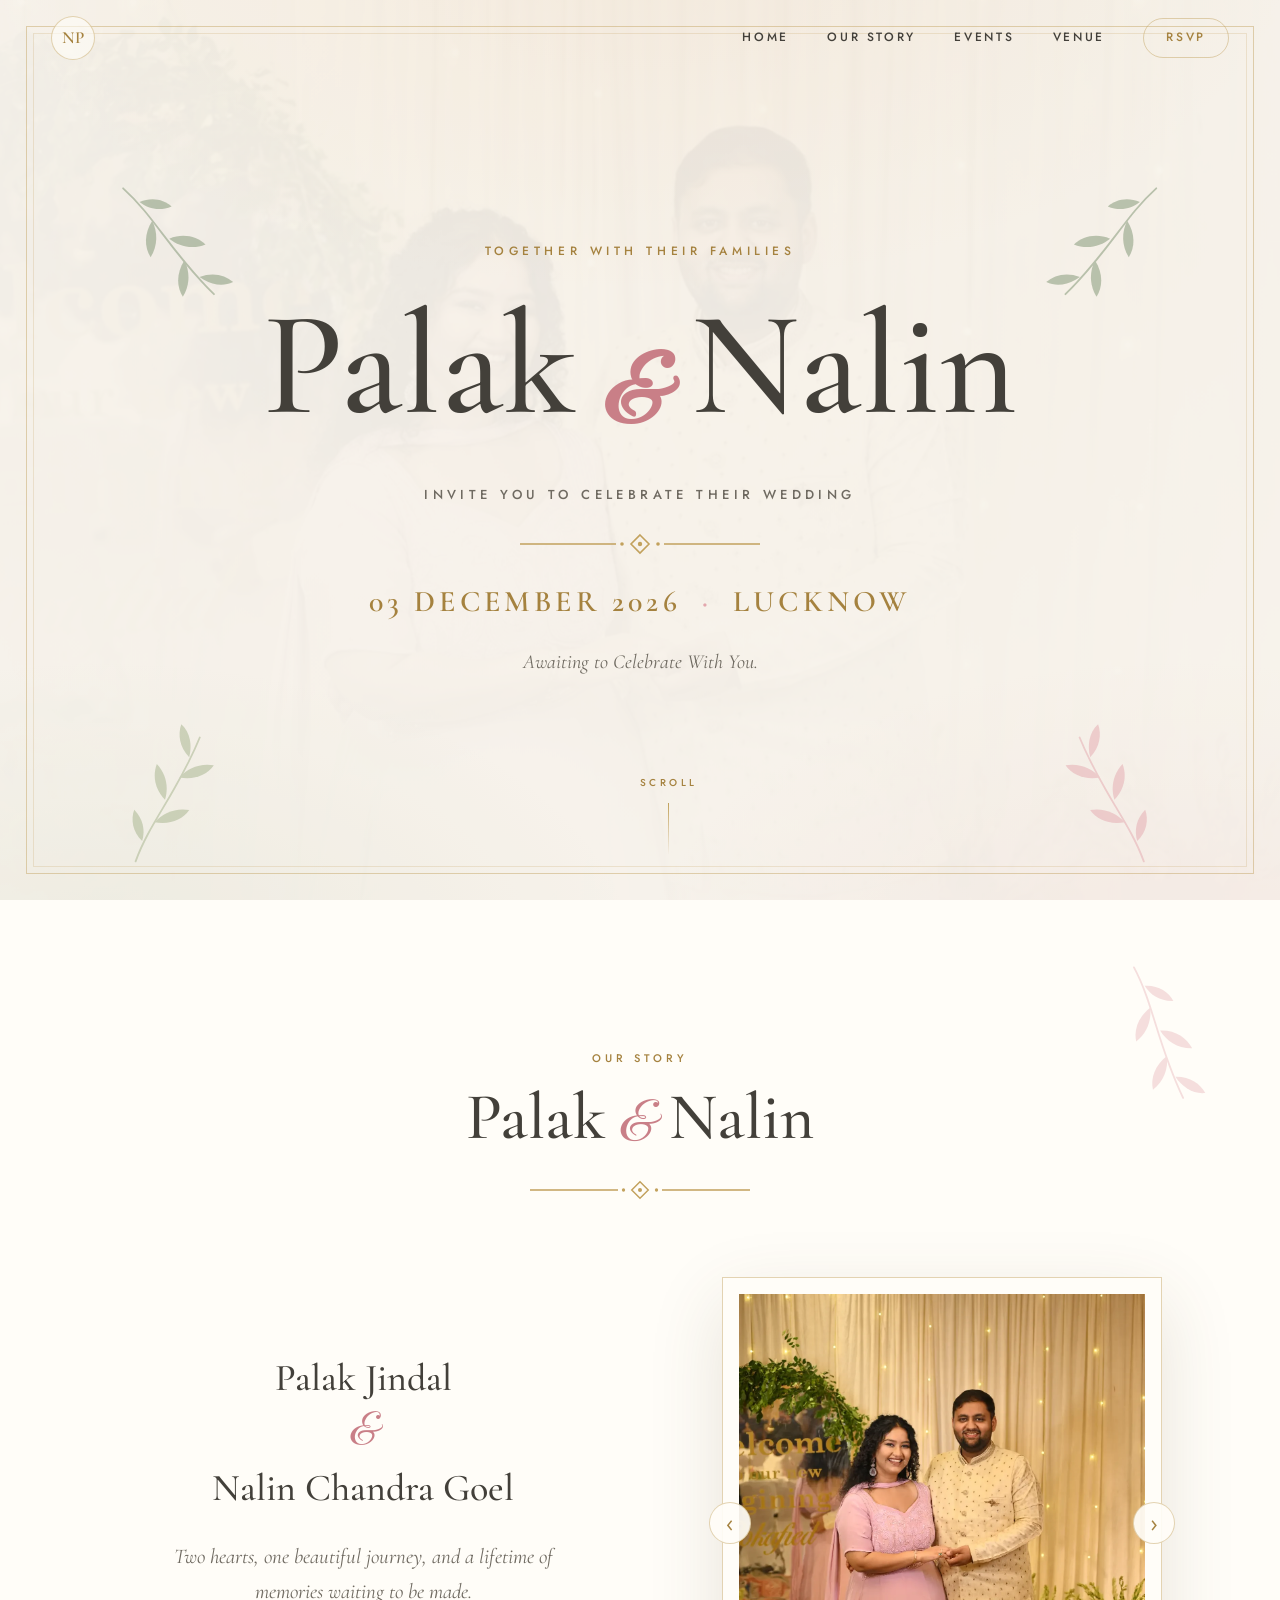
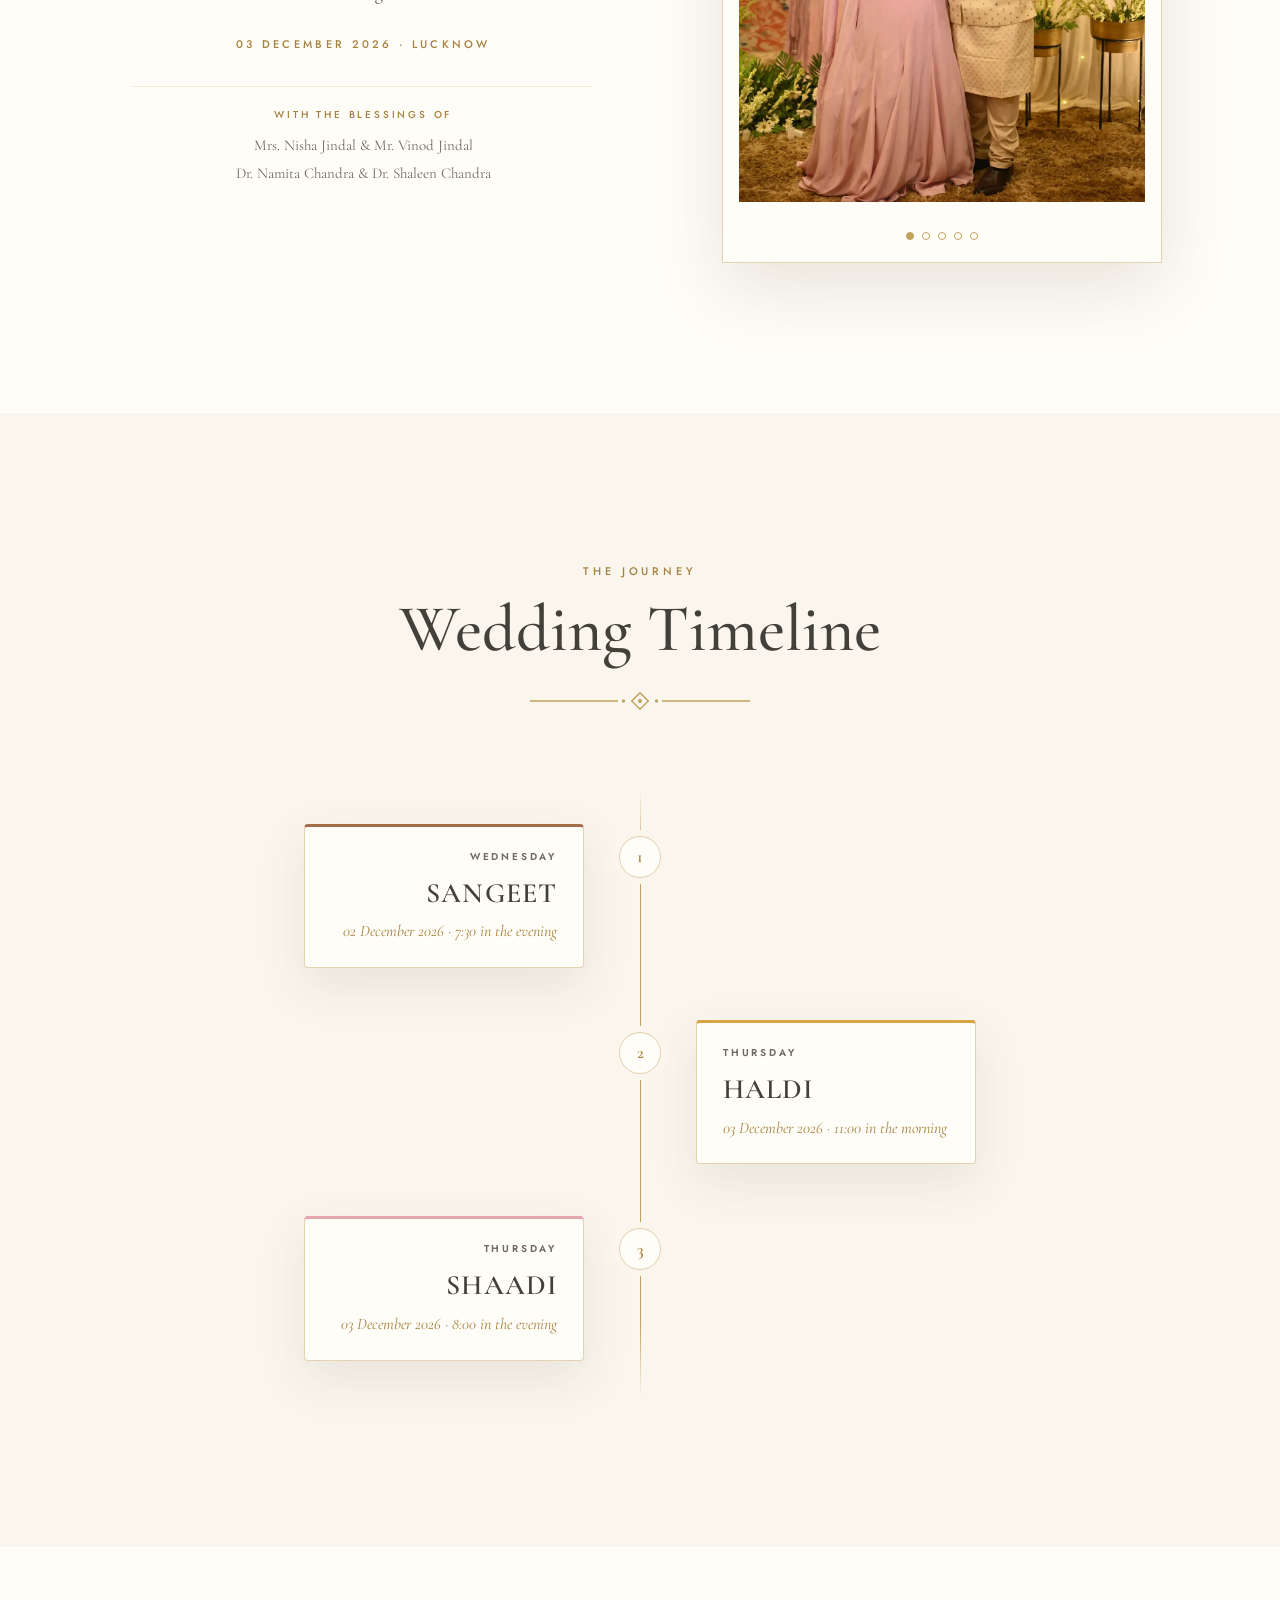
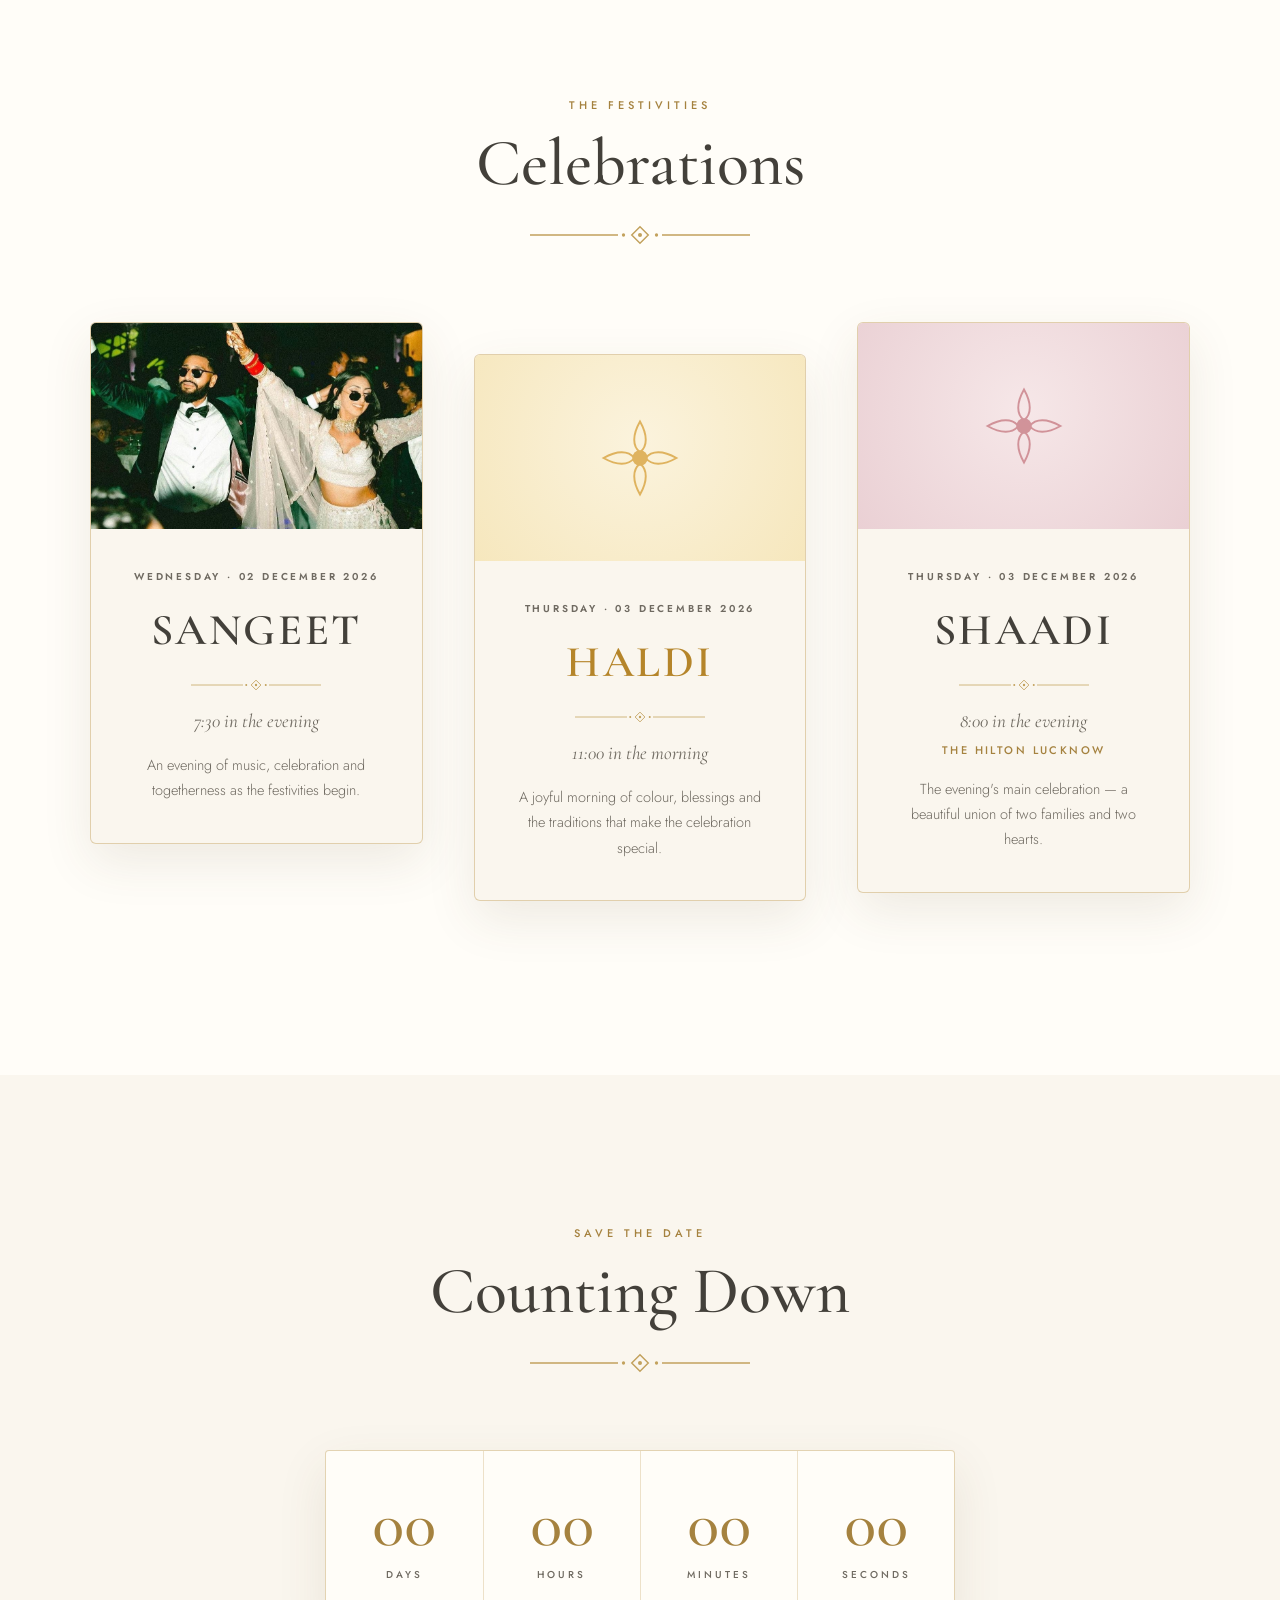
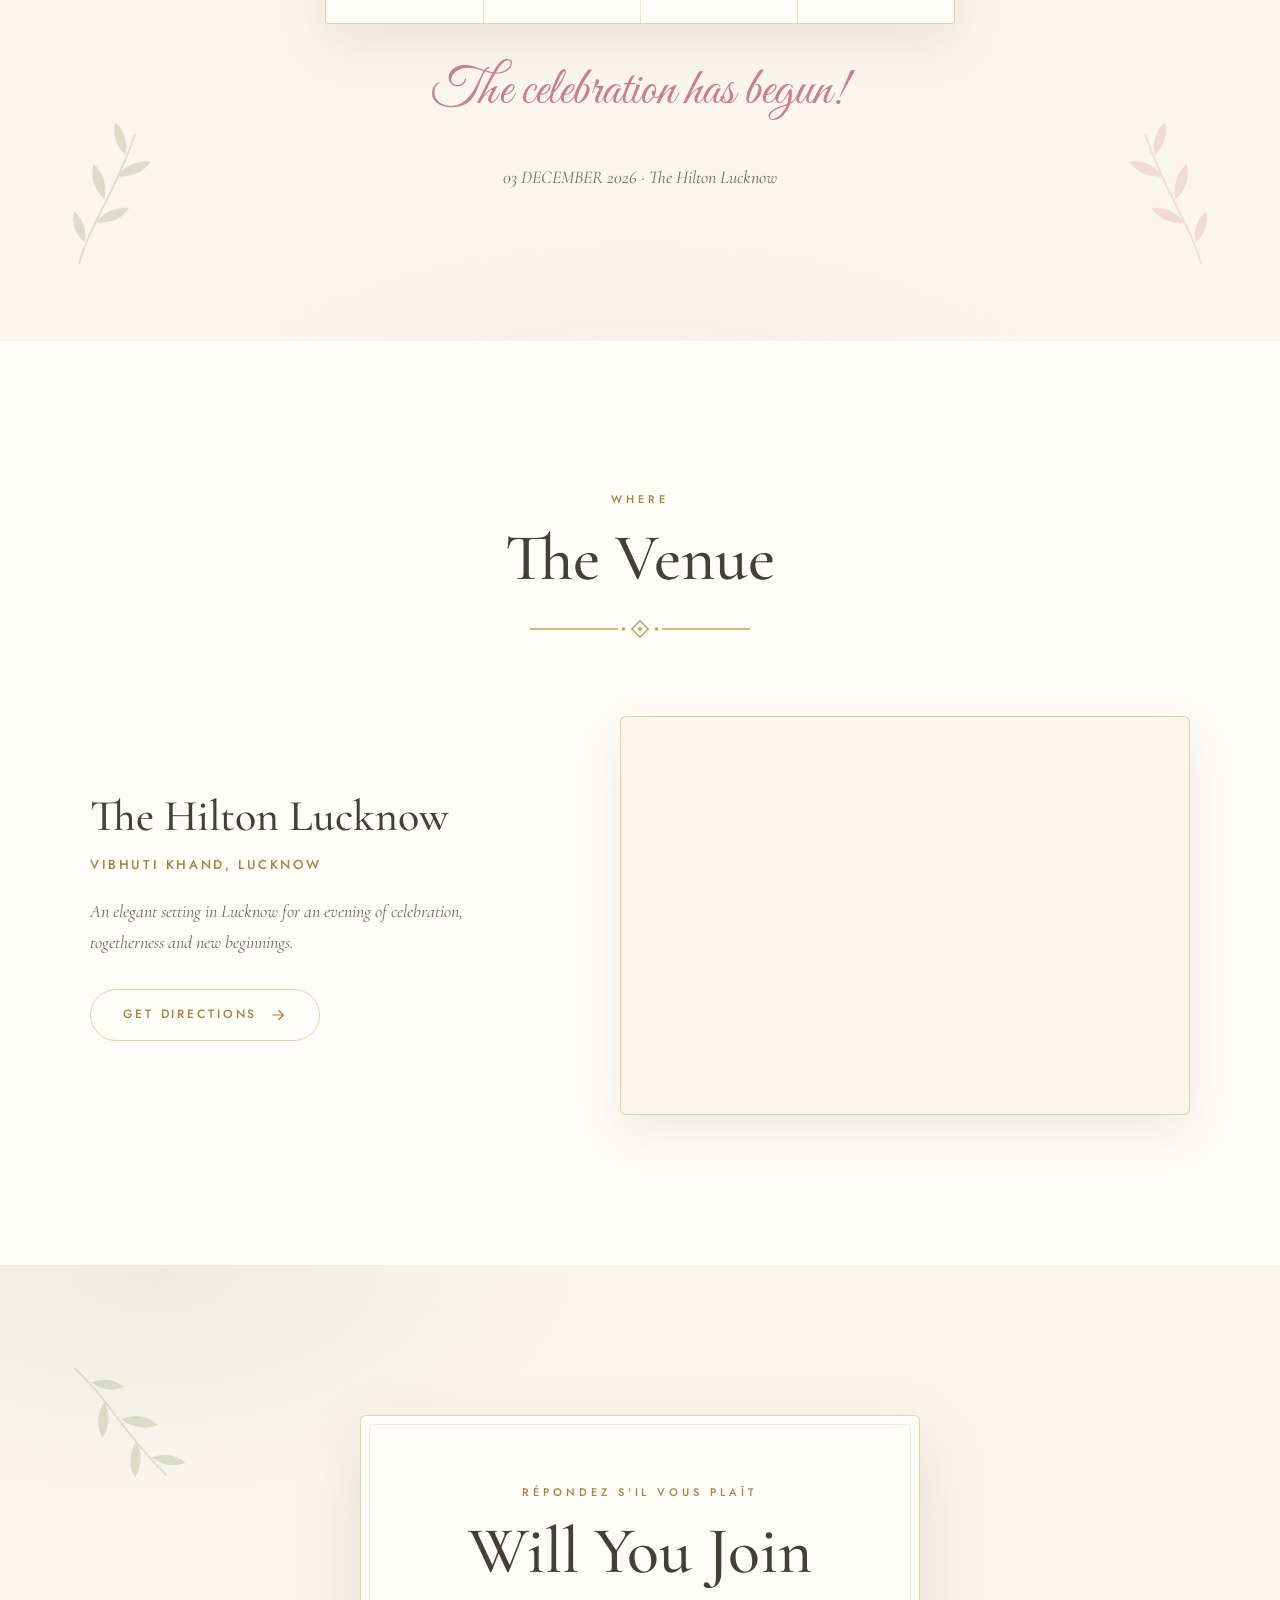
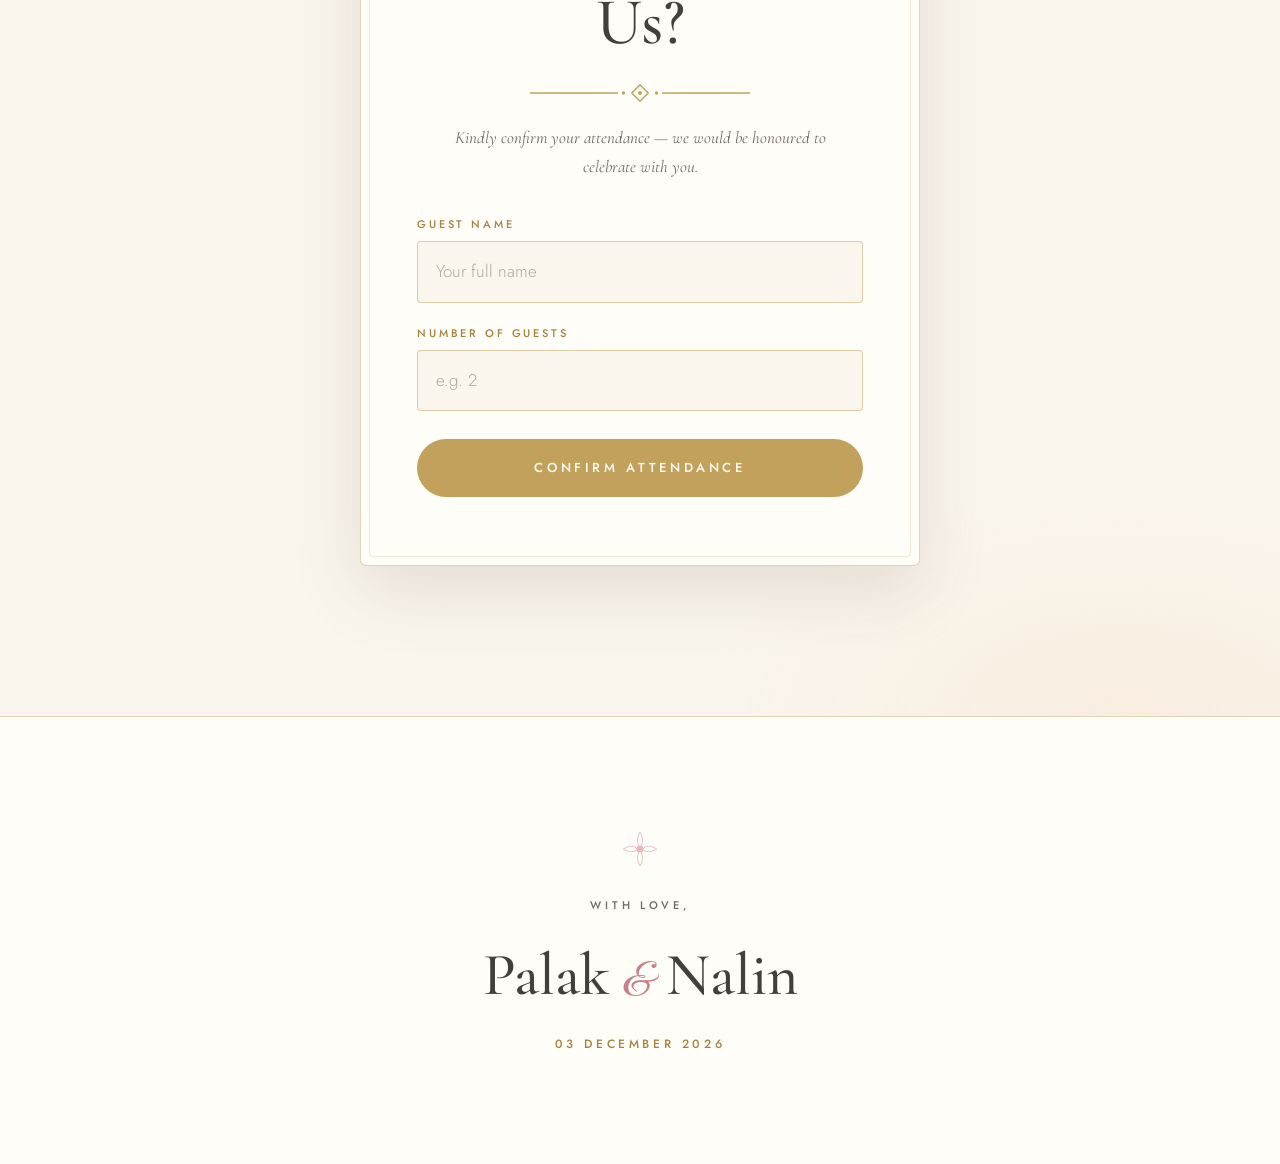
==== commit d9a67336: "Update index.html" ====
--- a/index.html
+++ b/index.html
@@ -12,7 +12,7 @@
   <meta property="og:url" content="/">
   <meta name="twitter:card" content="summary_large_image">
   <link rel="canonical" href="/">
-  <link rel="icon" href="assets/favicon.svg" type="image/svg+xml">
+  <link rel="icon" href="assets/favicon.png" type="image/png">
   <link rel="preconnect" href="https://fonts.googleapis.com">
   <link rel="preconnect" href="https://fonts.gstatic.com" crossorigin>
   <link href="https://fonts.googleapis.com/css2?family=Cormorant+Garamond:wght@400;500;600;700&family=Great+Vibes&family=Jost:wght@300;400;500;600&display=swap" rel="stylesheet">
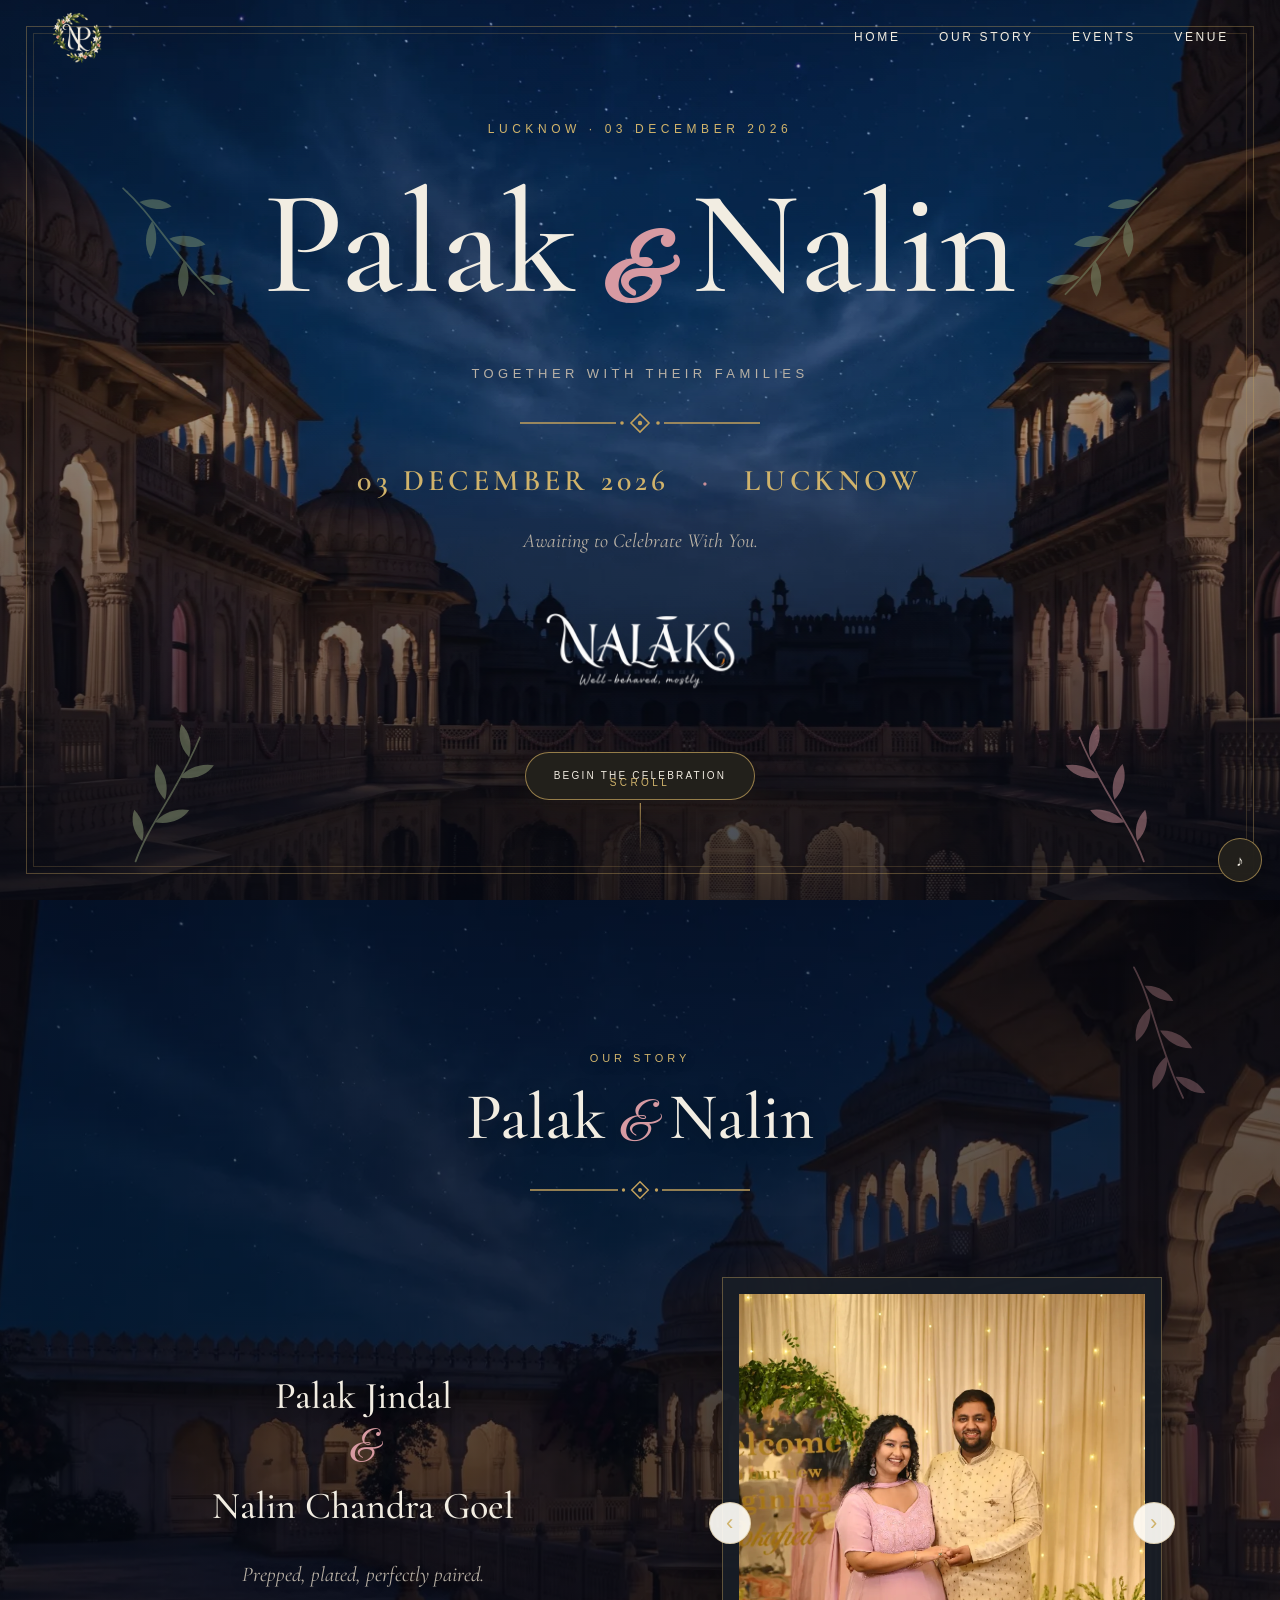
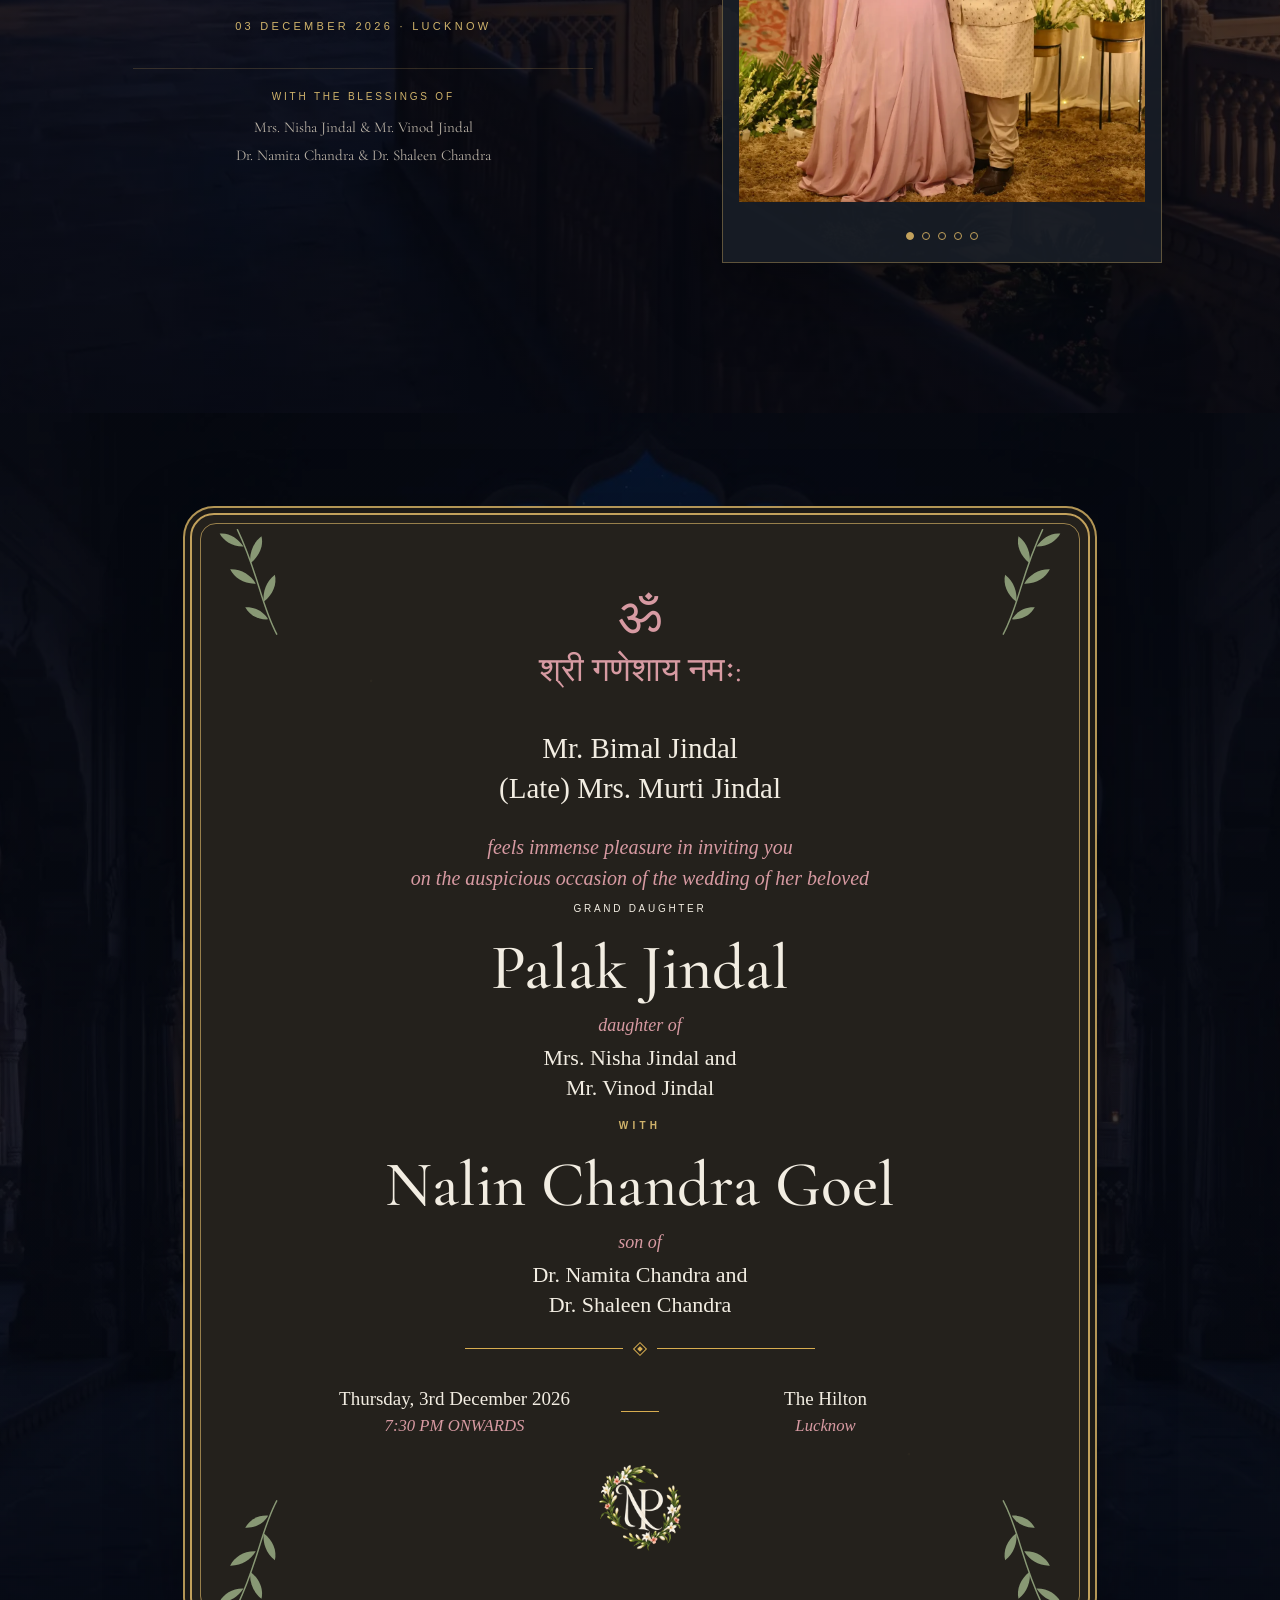
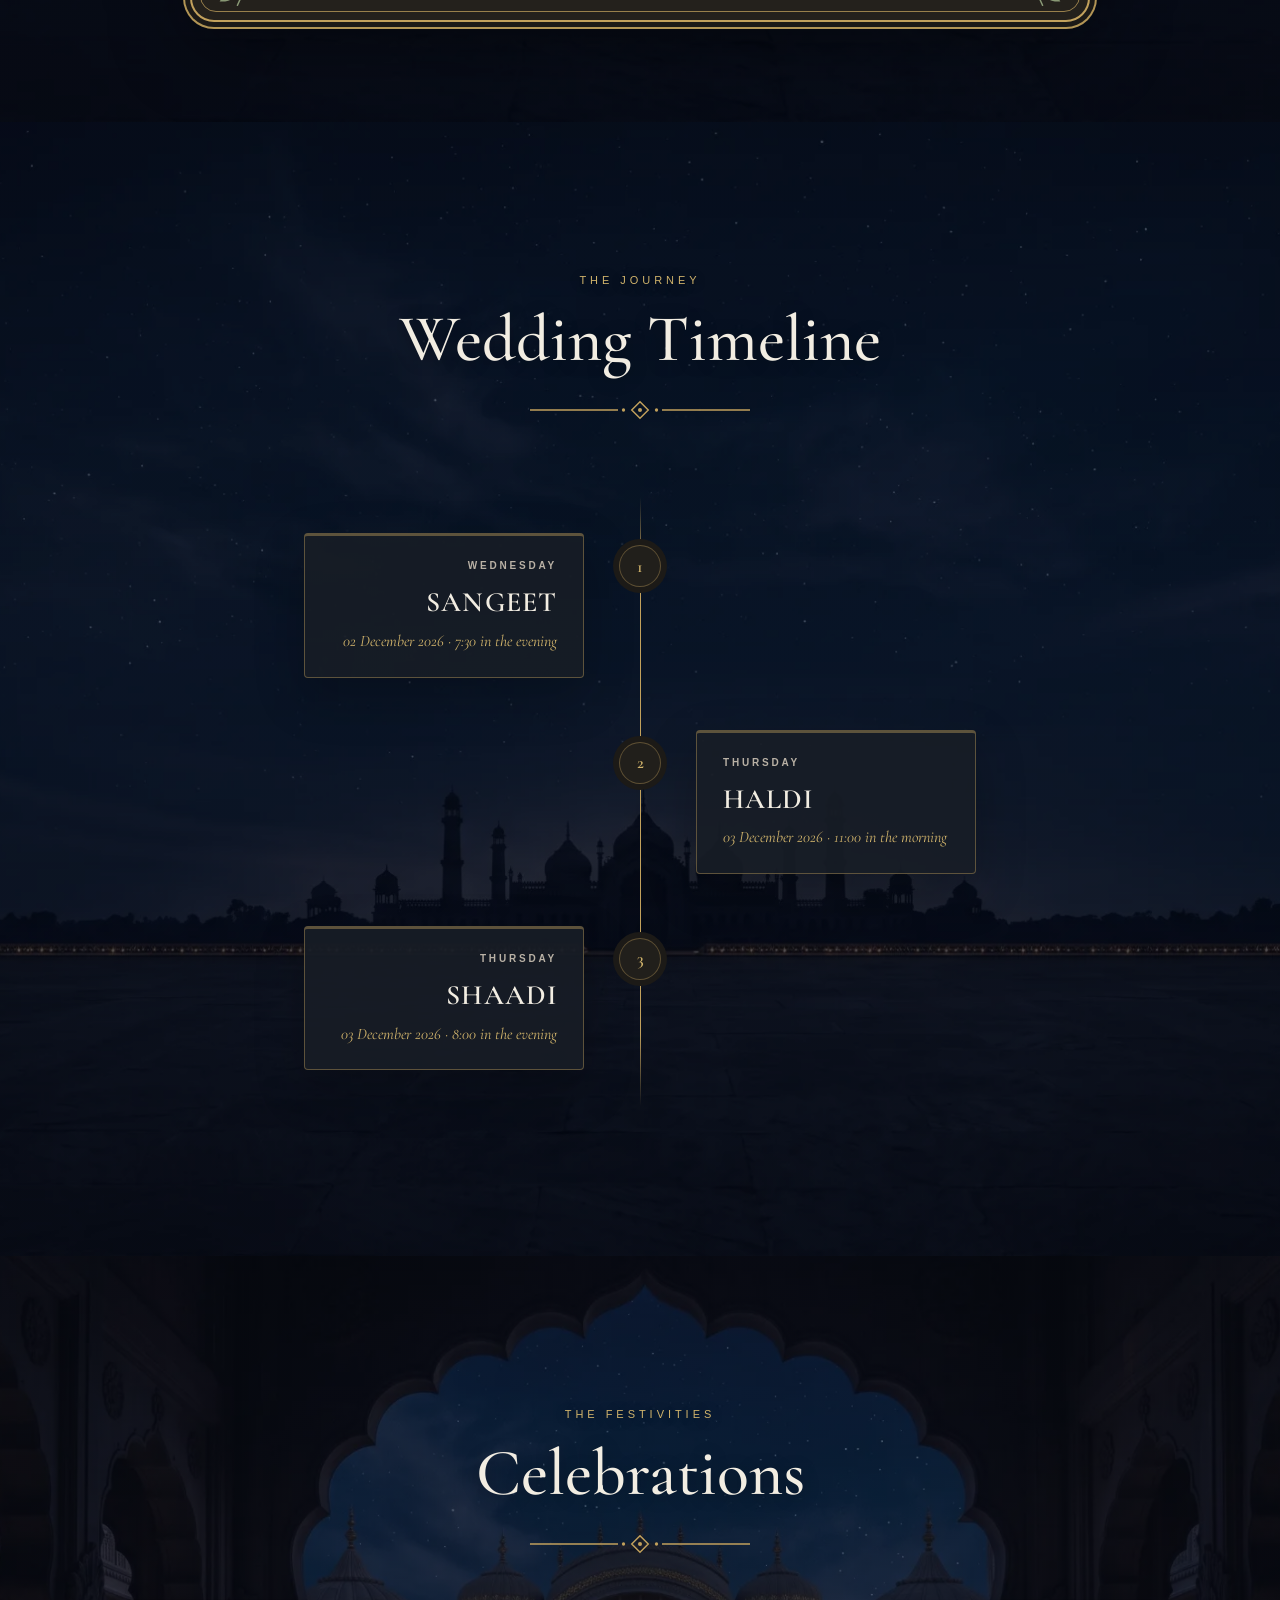
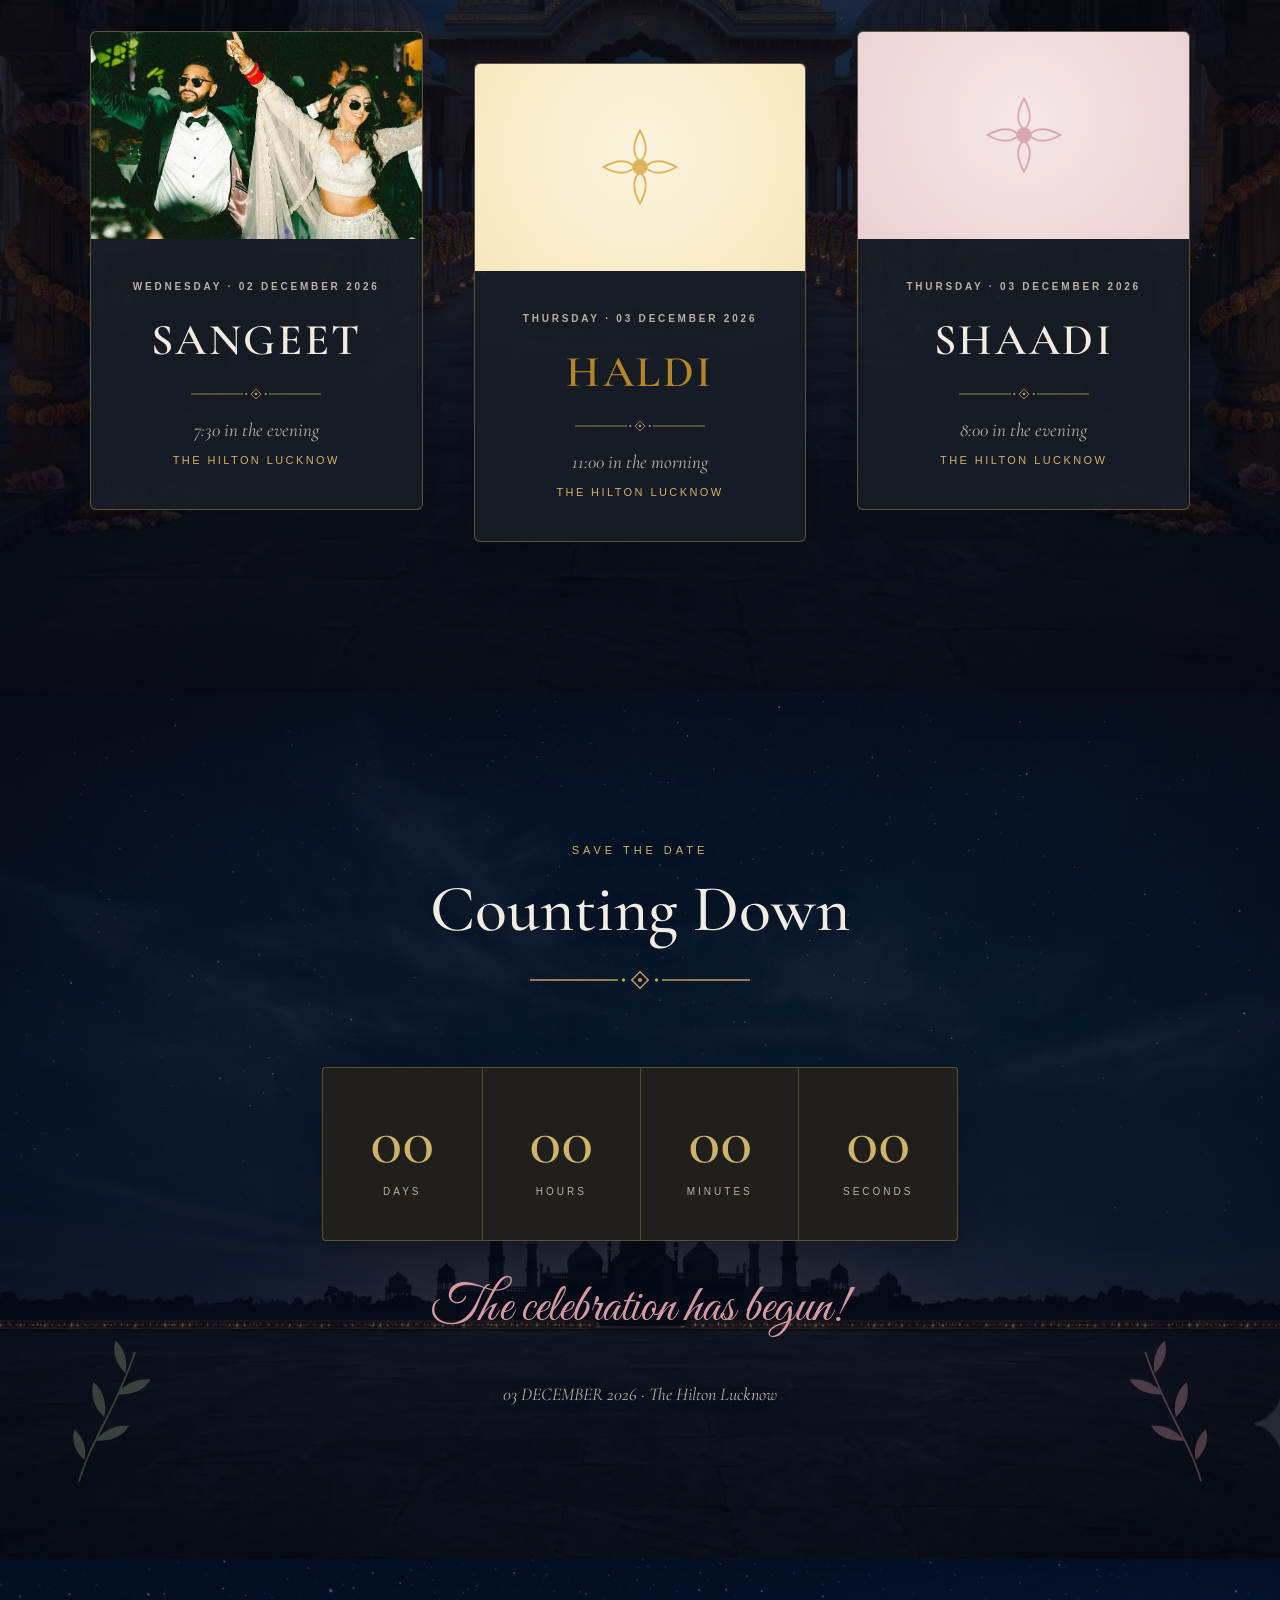
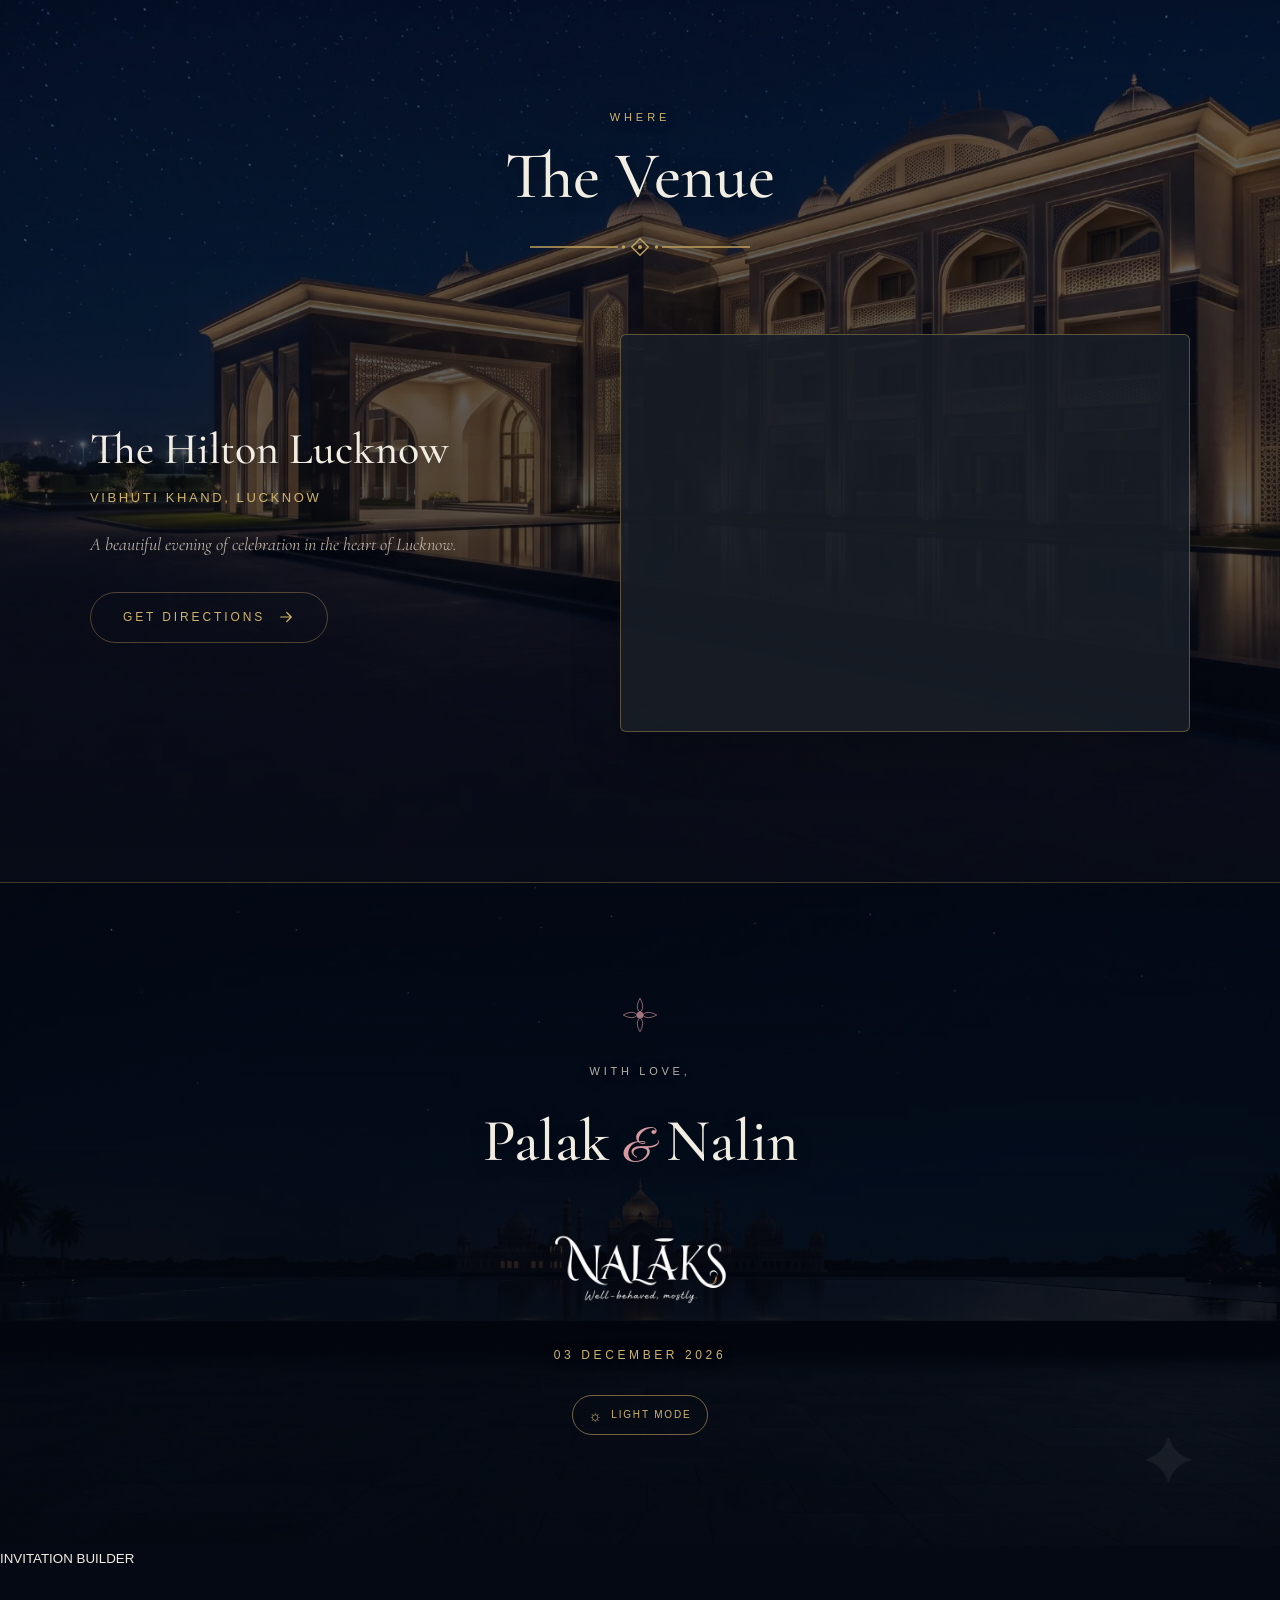
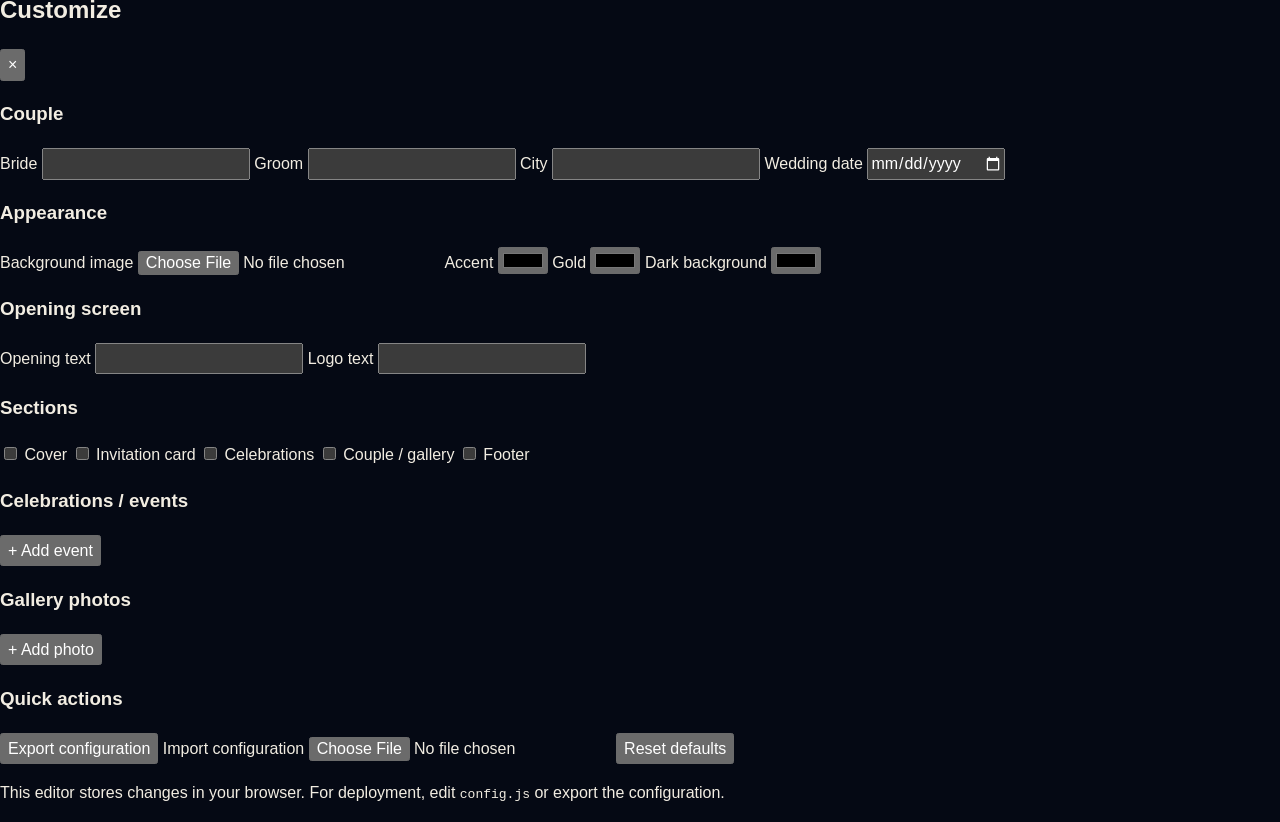
==== commit 864f34a9: "Add files via upload" ====
--- a/index.html
+++ b/index.html
@@ -1,32 +1,76 @@
 <!doctype html>
 <html lang="en">
 <head>
-  <meta charset="utf-8">
-  <meta name="viewport" content="width=device-width, initial-scale=1">
-  <meta name="theme-color" content="#faf6ee">
-  <meta name="description" content="Palak & Nalin — Wedding Invitation">
-  <meta property="og:type" content="website">
-  <meta property="og:title" content="Palak & Nalin — Wedding Invitation">
-  <meta property="og:description" content="03 DECEMBER 2026 · LUCKNOW · THE HILTON LUCKNOW">
-  <meta property="og:image" content="assets/share-card.png">
-  <meta property="og:url" content="/">
-  <meta name="twitter:card" content="summary_large_image">
-  <link rel="canonical" href="/">
-  <link rel="icon" href="assets/favicon.png" type="image/png">
+  <meta charset="utf-8" />
+  <meta name="viewport" content="width=device-width, initial-scale=1" />
+  <meta name="theme-color" content="#050914" />
+  <title>Palak &amp; Nalin — Wedding Invitation</title>
   <link rel="preconnect" href="https://fonts.googleapis.com">
   <link rel="preconnect" href="https://fonts.gstatic.com" crossorigin>
-  <link href="https://fonts.googleapis.com/css2?family=Cormorant+Garamond:wght@400;500;600;700&family=Great+Vibes&family=Jost:wght@300;400;500;600&display=swap" rel="stylesheet">
-  <link rel="stylesheet" href="styles.css">
-  <title>Palak & Nalin — Wedding Invitation</title>
+  <link href="https://fonts.googleapis.com/css2?family=Cormorant+Garamond:wght@400;500;600;700&family=DM+Sans:wght@400;500;600&family=Great+Vibes&display=swap" rel="stylesheet">
+  <link rel="stylesheet" href="styles.css" />
 </head>
 <body>
-  <noscript>
-    <main style="padding:3rem 1.5rem;font-family:Georgia,serif;text-align:center">
-      <h1>Palak &amp; Nalin</h1>
-      <p>Please enable JavaScript to view the invitation.</p>
-    </main>
-  </noscript>
   <div id="app"></div>
+
+  <aside class="customizer" id="customizer" aria-hidden="true">
+    <div class="customizer__head">
+      <div>
+        <small>INVITATION BUILDER</small>
+        <h2>Customize</h2>
+      </div>
+      <button class="icon-btn" id="closeCustomizer" aria-label="Close">×</button>
+    </div>
+    <div class="customizer__body">
+      <section>
+        <h3>Couple</h3>
+        <label>Bride <input id="cfgBride" type="text"></label>
+        <label>Groom <input id="cfgGroom" type="text"></label>
+        <label>City <input id="cfgCity" type="text"></label>
+        <label>Wedding date <input id="cfgDate" type="date"></label>
+      </section>
+      <section>
+        <h3>Appearance</h3>
+        <label>Background image <input id="cfgBackground" type="file" accept="image/*"></label>
+        <label>Accent <input id="cfgAccent" type="color"></label>
+        <label>Gold <input id="cfgGold" type="color"></label>
+        <label>Dark background <input id="cfgDark" type="color"></label>
+      </section>
+      <section>
+        <h3>Opening screen</h3>
+        <label>Opening text <input id="cfgOpenText" type="text"></label>
+        <label>Logo text <input id="cfgLogo" type="text"></label>
+      </section>
+      <section>
+        <h3>Sections</h3>
+        <label class="check-label"><input id="sec-cover" type="checkbox"> Cover</label>
+        <label class="check-label"><input id="sec-invitation" type="checkbox"> Invitation card</label>
+        <label class="check-label"><input id="sec-celebrations" type="checkbox"> Celebrations</label>
+        <label class="check-label"><input id="sec-couple" type="checkbox"> Couple / gallery</label>
+        <label class="check-label"><input id="sec-footer" type="checkbox"> Footer</label>
+      </section>
+      <section>
+        <h3>Celebrations / events</h3>
+        <div id="cfgEvents"></div>
+        <button class="wide-btn" id="addEvent" type="button">+ Add event</button>
+      </section>
+      <section>
+        <h3>Gallery photos</h3>
+        <div id="cfgGallery"></div>
+        <button class="wide-btn" id="addGallery" type="button">+ Add photo</button>
+      </section>
+      <section>
+        <h3>Quick actions</h3>
+        <button class="wide-btn" id="exportConfig">Export configuration</button>
+        <label class="wide-btn file-btn">Import configuration <input id="importConfig" type="file" accept="application/json"></label>
+        <button class="wide-btn" id="resetConfig">Reset defaults</button>
+      </section>
+      <p class="customizer__note">This editor stores changes in your browser. For deployment, edit <code>config.js</code> or export the configuration.</p>
+    </div>
+  </aside>
+
+  <div class="customizer-backdrop" id="customizerBackdrop"></div>
+
   <script src="config.js"></script>
   <script src="script.js"></script>
 </body>
--- a/styles.css
+++ b/styles.css
@@ -91,6 +91,17 @@
   text-decoration: none;
   display: grid;
   place-items: center;
+}
+.nav__logo {
+  width: 48px;
+  height: 48px;
+  object-fit: contain;
+  display: block;
+  transition: transform 0.3s ease;
+}
+
+.nav__brand:hover .nav__logo {
+  transform: scale(1.04);
 }
 
 .nav__mono {
@@ -1420,9 +1431,707 @@
 }
 .event-card__time,.event-card__venue,.event-card__desc{overflow-wrap:anywhere}
 @media (max-width:640px){.story__blessings span{font-size:14px}}
+@media (max-width: 700px) {
+  .nav__logo {
+    width: 40px;
+    height: 40px;
+  }
+}
 
 /* Source event themes */
 .event-card--sangeet .event-card__motif{background:radial-gradient(circle at 50% 42%,#f8efe5,#ead7c5);color:#a56c4b}
 .event-card--shaadi .event-card__motif{background:radial-gradient(circle at 50% 42%,#f6e7e8,#ead0d4);color:var(--blushDeep)}
 .timeline__card--sangeet{border-top:3px solid #a56c4b}
 .timeline__card--shaadi{border-top:3px solid var(--blush)}
+/* ============================================================
+   WEDDING THEME SYSTEM
+   Dark is the default. Phone/browser theme does not control the site.
+   ============================================================ */
+
+:root {
+  --dark-bg: #1c1a17;
+  --dark-surface: #211f1b;
+  --dark-card: #24211c;
+  --dark-text: #f2ede2;
+  --dark-muted: #b9b1a5;
+
+  --light-bg: #faf6ee;
+  --light-surface: #fffdf8;
+  --light-card: #f4ecdc;
+  --light-text: #43403a;
+  --light-muted: #6f6a61;
+}
+
+/* ------------------------------------------------------------
+   DARK MODE — DEFAULT
+   ------------------------------------------------------------ */
+
+html[data-theme="dark"] {
+  color-scheme: dark;
+
+  --ivory: #1c1a17;
+  --cream: #24211c;
+  --warmWhite: #211f1b;
+
+  --ink: #f2ede2;
+  --inkSoft: #b9b1a5;
+
+  --gold: #c2a15c;
+  --goldDeep: #d0b36b;
+
+  --blush: #c98f98;
+  --blushDeep: #d79aa2;
+
+  --sage: #8fa07b;
+  --leaf: #7d9270;
+
+  --hairline: 1px solid rgba(194,161,92,.38);
+
+  --shadow-soft:
+    0 18px 50px rgba(0,0,0,.22);
+
+  --shadow-card:
+    0 24px 70px rgba(0,0,0,.35);
+
+  --button-bg: rgba(36,33,28,.94);
+  --button-bg-hover: rgba(48,44,37,.98);
+  --button-text: #f2ede2;
+
+  --invite-section-bg: #1c1a17;
+  --invite-card-bg: #24211c;
+  --invite-card-edge: #1c1a17;
+  --invite-card-text: #f2ede2;
+  --invite-card-muted: #e0d7c7;
+  --invite-green: #8fa07b;
+  --invite-red: #d79aa2;
+  --invite-gold: #d0b36b;
+  --invite-line: #d8ad50;
+
+  --music-bg: rgba(36,33,28,.94);
+  --music-text: #f2ede2;
+}
+
+/* ------------------------------------------------------------
+   LIGHT MODE
+   ------------------------------------------------------------ */
+
+html[data-theme="light"] {
+  color-scheme: light;
+
+  --ivory: #faf6ee;
+  --cream: #f4ecdc;
+  --warmWhite: #fffdf8;
+
+  --ink: #43403a;
+  --inkSoft: #6f6a61;
+
+  --gold: #c2a15c;
+  --goldDeep: #a5823f;
+
+  --blush: #e3a7ad;
+  --blushDeep: #c97f87;
+
+  --sage: #a3b18a;
+  --leaf: #7d9270;
+
+  --hairline: 1px solid rgba(194,161,92,.45);
+
+  --shadow-soft:
+    0 18px 50px rgba(90,72,40,.10);
+
+  --shadow-card:
+    0 24px 70px rgba(90,72,40,.14);
+
+  --button-bg: rgba(255,253,248,.90);
+  --button-bg-hover: rgba(255,253,248,.98);
+  --button-text: #43403a;
+
+  --invite-section-bg: #faf6ee;
+  --invite-card-bg: #f4ecdc;
+  --invite-card-edge: #f4ecdc;
+  --invite-card-text: #43403a;
+  --invite-card-muted: #6f6a61;
+  --invite-green: #738c68;
+  --invite-red: #ce4060;
+  --invite-gold: #a5823f;
+  --invite-line: #d8ad50;
+
+  --music-bg: rgba(255,253,248,.94);
+  --music-text: #43403a;
+}
+
+/* ------------------------------------------------------------
+   PAGE + THEME TRANSITIONS
+   ------------------------------------------------------------ */
+
+html[data-theme="dark"],
+html[data-theme="light"] {
+  forced-color-adjust: none;
+  -webkit-text-size-adjust: 100%;
+}
+
+html[data-theme="dark"] body {
+  background: #1c1a17 !important;
+  color: #f2ede2 !important;
+}
+
+html[data-theme="light"] body {
+  background: #faf6ee !important;
+  color: #43403a !important;
+}
+
+body,
+.nav,
+.mobile-menu,
+.section,
+.footer,
+.invitation-card-section,
+.invitation-card,
+.timeline__card,
+.event-card,
+.countdown__box,
+.music-control,
+.theme-toggle {
+  transition:
+    background-color .4s ease,
+    color .4s ease,
+    border-color .4s ease,
+    box-shadow .4s ease;
+}
+
+/* ------------------------------------------------------------
+   NAVIGATION
+   ------------------------------------------------------------ */
+
+html[data-theme="dark"] .nav--scrolled,
+html[data-theme="dark"] body.menu-open .nav {
+  background: rgba(28,26,23,.94) !important;
+  box-shadow:
+    0 1px 0 rgba(194,161,92,.35),
+    0 12px 34px rgba(0,0,0,.25) !important;
+}
+
+html[data-theme="dark"] .mobile-menu {
+  background: #1c1a17 !important;
+  color: #f2ede2 !important;
+}
+
+html[data-theme="dark"] .mobile-menu a {
+  color: #f2ede2 !important;
+}
+
+html[data-theme="light"] .nav--scrolled,
+html[data-theme="light"] body.menu-open .nav {
+  background: rgba(255,253,248,.94) !important;
+}
+
+html[data-theme="light"] .mobile-menu {
+  background: #fffdf8 !important;
+}
+
+/* ------------------------------------------------------------
+   HERO BUTTON
+   ------------------------------------------------------------ */
+
+html[data-theme="dark"] .hero__begin,
+html[data-theme="dark"] .hero__begin:hover {
+  color: #f2ede2 !important;
+}
+
+html[data-theme="light"] .hero__begin,
+html[data-theme="light"] .hero__begin:hover {
+  color: #43403a !important;
+}
+
+/* ------------------------------------------------------------
+   INVITATION CARD — NO NAVY BLUE STRIP
+   ------------------------------------------------------------ */
+
+html[data-theme="dark"] .invitation-card-section {
+  background:
+    radial-gradient(
+      circle at 15% 20%,
+      rgba(255,255,255,.025) 0 1px,
+      transparent 1.5px
+    ),
+    radial-gradient(
+      circle at 80% 70%,
+      rgba(255,255,255,.018) 0 1px,
+      transparent 1.5px
+    ),
+    #1c1a17 !important;
+}
+
+html[data-theme="light"] .invitation-card-section {
+  background:
+    radial-gradient(
+      circle at 15% 20%,
+      rgba(90,72,40,.025) 0 1px,
+      transparent 1.5px
+    ),
+    #faf6ee !important;
+}
+
+html[data-theme="dark"] .invitation-card {
+  background:
+    radial-gradient(
+      circle at 20% 15%,
+      rgba(194,161,92,.045) 0 1px,
+      transparent 1.5px
+    ),
+    radial-gradient(
+      circle at 80% 85%,
+      rgba(194,161,92,.035) 0 1px,
+      transparent 1.5px
+    ),
+    #24211c !important;
+
+  color: #f2ede2 !important;
+
+  box-shadow:
+    0 0 0 5px #1c1a17,
+    0 0 0 7px rgba(194,161,92,.92),
+    0 24px 80px rgba(0,0,0,.42) !important;
+}
+
+html[data-theme="light"] .invitation-card {
+  background:
+    radial-gradient(
+      circle at 20% 15%,
+      rgba(194,161,92,.06) 0 1px,
+      transparent 1.5px
+    ),
+    #f4ecdc !important;
+
+  color: #43403a !important;
+
+  box-shadow:
+    0 0 0 5px #f4ecdc,
+    0 0 0 7px rgba(194,161,92,.92),
+    0 24px 80px rgba(0,0,0,.20) !important;
+}
+
+html[data-theme="dark"] .invitation-card__host,
+html[data-theme="dark"] .invitation-card__name,
+html[data-theme="dark"] .invitation-card__parents,
+html[data-theme="dark"] .invitation-card__detail,
+html[data-theme="dark"] .invitation-card__grand {
+  color: #f2ede2 !important;
+}
+
+html[data-theme="dark"] .invitation-card__host-note,
+html[data-theme="dark"] .invitation-card__relationship,
+html[data-theme="dark"] .invitation-card__detail em {
+  color: #d79aa2 !important;
+}
+
+html[data-theme="dark"] .invitation-card__with {
+  color: #d0b36b !important;
+}
+
+html[data-theme="dark"] .invitation-card__om,
+html[data-theme="dark"] .invitation-card__ganesh {
+  color: #d79aa2 !important;
+}
+
+html[data-theme="dark"] .invitation-card__corner {
+  color: #8fa07b !important;
+}
+
+/* ------------------------------------------------------------
+   MUSIC BUTTON
+   ------------------------------------------------------------ */
+
+html[data-theme="dark"] .music-control {
+  background: rgba(36,33,28,.94) !important;
+  color: #f2ede2 !important;
+  box-shadow:
+    0 12px 30px rgba(0,0,0,.35) !important;
+}
+
+html[data-theme="light"] .music-control {
+  background: rgba(255,253,248,.94) !important;
+  color: #43403a !important;
+}
+
+/* ------------------------------------------------------------
+   FOOTER THEME TOGGLE
+   ------------------------------------------------------------ */
+
+.theme-toggle {
+  appearance: none;
+  display: inline-flex;
+  align-items: center;
+  justify-content: center;
+  gap: 9px;
+
+  margin-top: 30px;
+  min-height: 40px;
+  padding: 9px 16px;
+
+  border: 1px solid rgba(194,161,92,.60);
+  border-radius: 999px;
+  background: transparent;
+  color: var(--goldDeep);
+
+  font-family: var(--sans);
+  font-size: 10px;
+  font-weight: 500;
+  letter-spacing: .18em;
+  text-transform: uppercase;
+
+  cursor: pointer;
+}
+
+.theme-toggle:hover {
+  background: var(--gold);
+  color: var(--ivory);
+  border-color: var(--gold);
+  transform: translateY(-1px);
+}
+
+.theme-toggle:active {
+  transform: translateY(0);
+}
+
+.theme-toggle__icon {
+  font-size: 15px;
+  line-height: 1;
+  letter-spacing: 0;
+}
+
+.theme-toggle__label {
+  line-height: 1;
+  white-space: nowrap;
+}
+
+/* ------------------------------------------------------------
+   HERO SCROLL INDICATOR — TRUE CENTERING
+   ------------------------------------------------------------ */
+
+.hero__scroll {
+  left: 50% !important;
+  right: auto !important;
+  width: max-content;
+  transform: translateX(-50%) !important;
+}
+
+@keyframes heroScrollIn {
+  from {
+    opacity: 0;
+    transform: translate(-50%, 18px);
+  }
+
+  to {
+    opacity: 1;
+    transform: translate(-50%, 0);
+  }
+}
+
+.hero__scroll.hero-anim {
+  animation-name: heroScrollIn;
+}
+
+/* Keep the site visually stable even when the phone is in dark mode. */
+img,
+svg,
+iframe {
+  color-scheme: normal;
+}
+
+
+/* ============================================================
+   SCROLL ENGINE COMPATIBILITY
+   ------------------------------------------------------------
+   Scrolling is animated explicitly by script.js. Keeping the
+   browser's built-in scroll behavior in auto mode prevents
+   reduced-motion/mobile settings from overriding our animation.
+   ============================================================ */
+html,
+html[data-theme="dark"],
+html[data-theme="light"] {
+  scroll-behavior: auto !important;
+  scroll-padding-top: 0 !important;
+}
+
+
+/* ============================================================
+   MIDNIGHT AWADH VISUAL WORLD
+   Generated section artwork + NALAKS branding
+   ============================================================ */
+
+html[data-theme="dark"] body {
+  background: #050914 !important;
+  color: #f2ede2 !important;
+}
+
+html[data-theme="light"] body {
+  background: #faf6ee !important;
+  color: #43403a !important;
+}
+
+/* Hero */
+html[data-theme="dark"] .hero {
+  background: #050914 !important;
+}
+
+html[data-theme="dark"] .hero__photo {
+  opacity: 1 !important;
+  filter: saturate(.92) contrast(.98) !important;
+  transform: scale(1.02) !important;
+  background:
+    linear-gradient(
+      to bottom,
+      rgba(3,8,20,.18) 0%,
+      rgba(3,8,20,.28) 46%,
+      rgba(3,8,20,.72) 100%
+    ),
+    url("assets/bg-hero.webp") center / cover no-repeat !important;
+}
+
+html[data-theme="dark"] .hero__photo::after {
+  background:
+    radial-gradient(
+      circle at 50% 43%,
+      rgba(3,8,20,0) 10%,
+      rgba(3,8,20,.08) 45%,
+      rgba(3,8,20,.40) 100%
+    ) !important;
+}
+
+html[data-theme="light"] .hero__photo {
+  opacity: 1 !important;
+  filter: saturate(.70) contrast(.94) !important;
+  transform: scale(1.02) !important;
+  background:
+    linear-gradient(
+      to bottom,
+      rgba(250,246,238,.62),
+      rgba(250,246,238,.76)
+    ),
+    url("assets/bg-hero.webp") center / cover no-repeat !important;
+}
+
+html[data-theme="light"] .hero__photo::after {
+  background:
+    radial-gradient(
+      circle at 50% 40%,
+      rgba(250,246,238,0) 12%,
+      rgba(250,246,238,.36) 60%,
+      rgba(250,246,238,.72) 100%
+    ) !important;
+}
+
+/* All major sections share the same midnight architectural language. */
+html[data-theme="dark"] .story {
+  background:
+    linear-gradient(rgba(5,9,20,.62), rgba(5,9,20,.72)),
+    url("assets/bg-story.webp") center / cover no-repeat !important;
+  background-attachment: scroll !important;
+}
+
+html[data-theme="dark"] .invitation-card-section {
+  background:
+    linear-gradient(rgba(5,9,20,.68), rgba(5,9,20,.76)),
+    url("assets/bg-invitation.webp") center / cover no-repeat !important;
+}
+
+html[data-theme="dark"] .timeline {
+  background:
+    linear-gradient(rgba(5,9,20,.58), rgba(5,9,20,.72)),
+    url("assets/bg-countdown.webp") center / cover no-repeat !important;
+}
+
+html[data-theme="dark"] .events {
+  background:
+    linear-gradient(rgba(5,9,20,.58), rgba(5,9,20,.72)),
+    url("assets/bg-events.webp") center / cover no-repeat !important;
+}
+
+html[data-theme="dark"] .countdown-section {
+  background:
+    linear-gradient(rgba(5,9,20,.44), rgba(5,9,20,.64)),
+    url("assets/bg-countdown.webp") center / cover no-repeat !important;
+}
+
+html[data-theme="dark"] .venue {
+  background:
+    linear-gradient(rgba(5,9,20,.58), rgba(5,9,20,.72)),
+    url("assets/bg-venue.webp") center / cover no-repeat !important;
+}
+
+html[data-theme="dark"] .footer {
+  background:
+    linear-gradient(rgba(3,7,16,.68), rgba(3,7,16,.80)),
+    url("assets/bg-footer.webp") center / cover no-repeat !important;
+  border-top-color: rgba(194,161,92,.34) !important;
+}
+
+/* Light mode keeps the same architecture, softened into an ivory palette. */
+html[data-theme="light"] .story {
+  background:
+    linear-gradient(rgba(250,246,238,.82), rgba(250,246,238,.88)),
+    url("assets/bg-story.webp") center / cover no-repeat !important;
+}
+
+html[data-theme="light"] .invitation-card-section {
+  background:
+    linear-gradient(rgba(250,246,238,.84), rgba(250,246,238,.90)),
+    url("assets/bg-invitation.webp") center / cover no-repeat !important;
+}
+
+html[data-theme="light"] .timeline {
+  background:
+    linear-gradient(rgba(250,246,238,.84), rgba(250,246,238,.90)),
+    url("assets/bg-countdown.webp") center / cover no-repeat !important;
+}
+
+html[data-theme="light"] .events {
+  background:
+    linear-gradient(rgba(250,246,238,.84), rgba(250,246,238,.90)),
+    url("assets/bg-events.webp") center / cover no-repeat !important;
+}
+
+html[data-theme="light"] .countdown-section {
+  background:
+    linear-gradient(rgba(250,246,238,.74), rgba(250,246,238,.84)),
+    url("assets/bg-countdown.webp") center / cover no-repeat !important;
+}
+
+html[data-theme="light"] .venue {
+  background:
+    linear-gradient(rgba(250,246,238,.84), rgba(250,246,238,.90)),
+    url("assets/bg-venue.webp") center / cover no-repeat !important;
+}
+
+html[data-theme="light"] .footer {
+  background:
+    linear-gradient(rgba(250,246,238,.86), rgba(250,246,238,.93)),
+    url("assets/bg-footer.webp") center / cover no-repeat !important;
+}
+
+/* Put a little separation between the photographic world and content cards. */
+html[data-theme="dark"] .story .polaroid,
+html[data-theme="dark"] .timeline__card,
+html[data-theme="dark"] .event-card,
+html[data-theme="dark"] .venue__map {
+  background: rgba(24,29,38,.90) !important;
+  border-color: rgba(194,161,92,.42) !important;
+}
+
+html[data-theme="light"] .story .polaroid,
+html[data-theme="light"] .timeline__card,
+html[data-theme="light"] .event-card,
+html[data-theme="light"] .venue__map {
+  background: rgba(255,253,248,.90) !important;
+}
+
+/* NALAKS brand marks */
+.hero__nalaks,
+.footer__nalaks {
+  display: flex;
+  align-items: center;
+  justify-content: center;
+}
+
+.hero__nalaks {
+  margin: 18px auto 0;
+  width: min(220px, 48vw);
+}
+
+.hero__nalaks-logo,
+.footer__nalaks-logo {
+  display: block;
+  width: 100%;
+  height: auto;
+  object-fit: contain;
+}
+
+.hero__nalaks-logo--light,
+.footer__nalaks-logo--light {
+  display: none;
+}
+
+html[data-theme="dark"] .hero__nalaks-logo--dark,
+html[data-theme="dark"] .footer__nalaks-logo--dark {
+  display: block;
+}
+
+html[data-theme="dark"] .hero__nalaks-logo--light,
+html[data-theme="dark"] .footer__nalaks-logo--light {
+  display: none;
+}
+
+html[data-theme="light"] .hero__nalaks-logo--dark,
+html[data-theme="light"] .footer__nalaks-logo--dark {
+  display: none;
+}
+
+html[data-theme="light"] .hero__nalaks-logo--light,
+html[data-theme="light"] .footer__nalaks-logo--light {
+  display: block;
+}
+
+.footer__nalaks {
+  width: min(200px, 48vw);
+  margin: 12px auto 2px;
+}
+
+.footer__nalaks-logo--dark {
+  filter: drop-shadow(0 4px 16px rgba(0,0,0,.25));
+}
+
+.footer__nalaks-logo--light {
+  filter: drop-shadow(0 3px 10px rgba(90,72,40,.12));
+}
+
+/* Make the main copy readable over the artwork. */
+html[data-theme="dark"] .section-title,
+html[data-theme="dark"] .section-eyebrow,
+html[data-theme="dark"] .story__names,
+html[data-theme="dark"] .story__message,
+html[data-theme="dark"] .story__date,
+html[data-theme="dark"] .venue__name,
+html[data-theme="dark"] .venue__desc,
+html[data-theme="dark"] .countdown__target,
+html[data-theme="dark"] .footer__names,
+html[data-theme="dark"] .footer__love,
+html[data-theme="dark"] .footer__date {
+  text-shadow: 0 2px 18px rgba(0,0,0,.30);
+}
+
+/* Mobile: prevent oversized artwork crops from making text hard to read. */
+@media (max-width: 640px) {
+  .hero__nalaks {
+    width: min(190px, 54vw);
+    margin-top: 14px;
+  }
+
+  .footer__nalaks {
+    width: min(175px, 52vw);
+  }
+
+  html[data-theme="dark"] .story,
+  html[data-theme="dark"] .timeline,
+  html[data-theme="dark"] .events,
+  html[data-theme="dark"] .countdown-section,
+  html[data-theme="dark"] .venue,
+  html[data-theme="dark"] .footer,
+  html[data-theme="light"] .story,
+  html[data-theme="light"] .timeline,
+  html[data-theme="light"] .events,
+  html[data-theme="light"] .countdown-section,
+  html[data-theme="light"] .venue,
+  html[data-theme="light"] .footer {
+    background-attachment: scroll !important;
+  }
+}
+
+/* ============================================================
+   KEEP CUSTOM SCROLL ENGINE IN CHARGE
+   ============================================================ */
+html,
+html[data-theme="dark"],
+html[data-theme="light"] {
+  scroll-behavior: auto !important;
+}
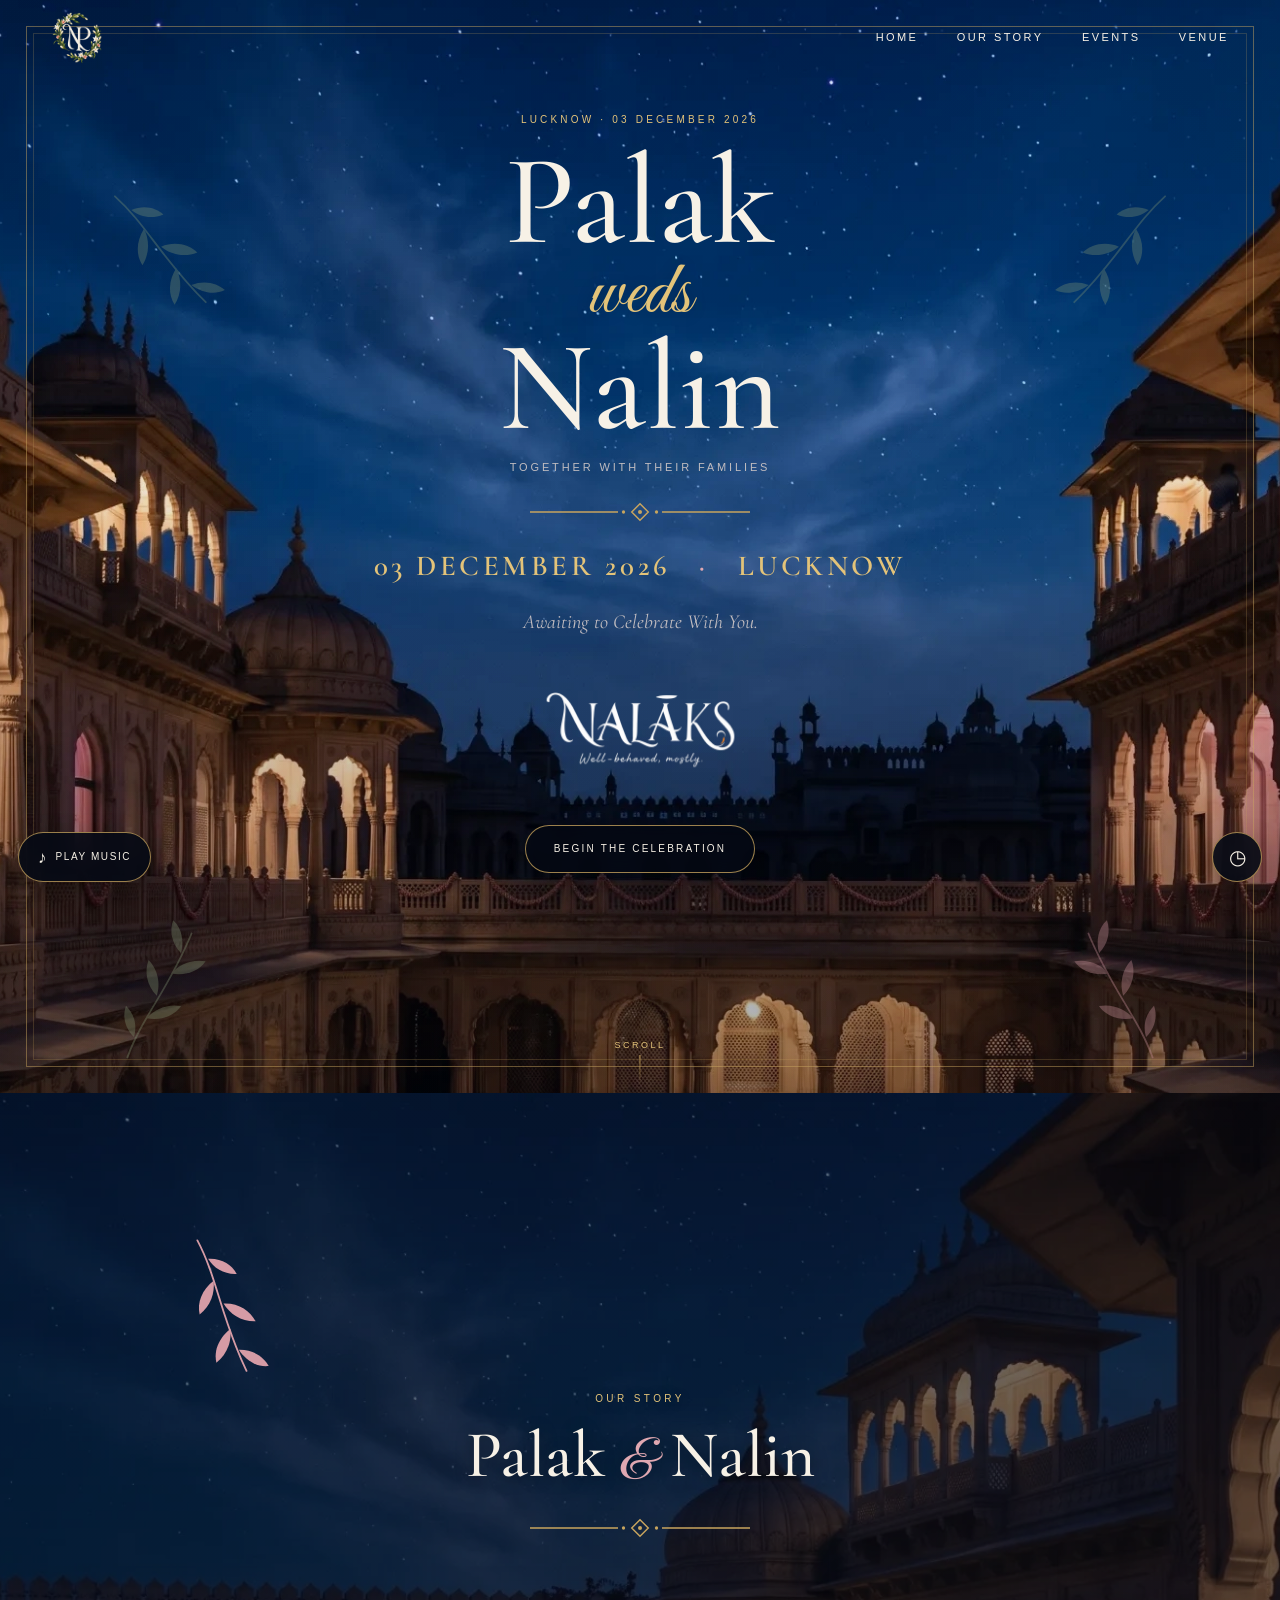
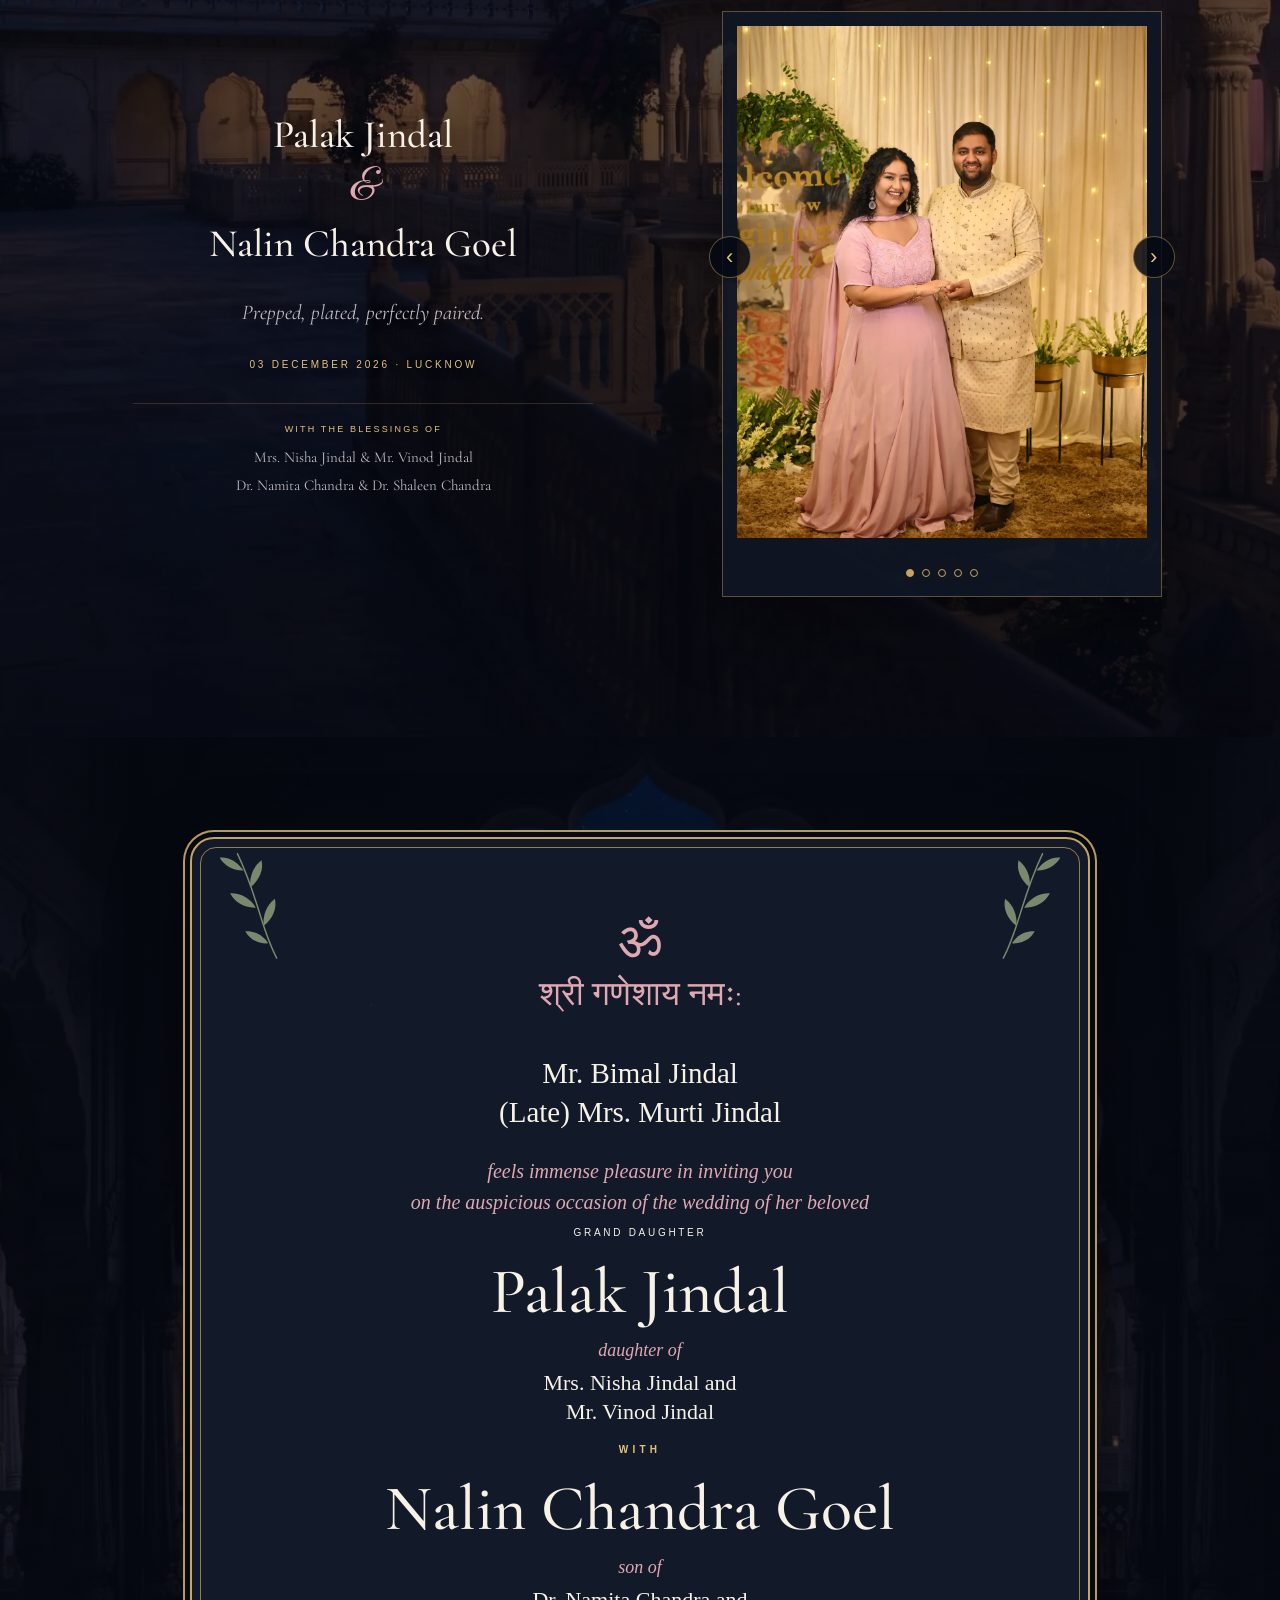
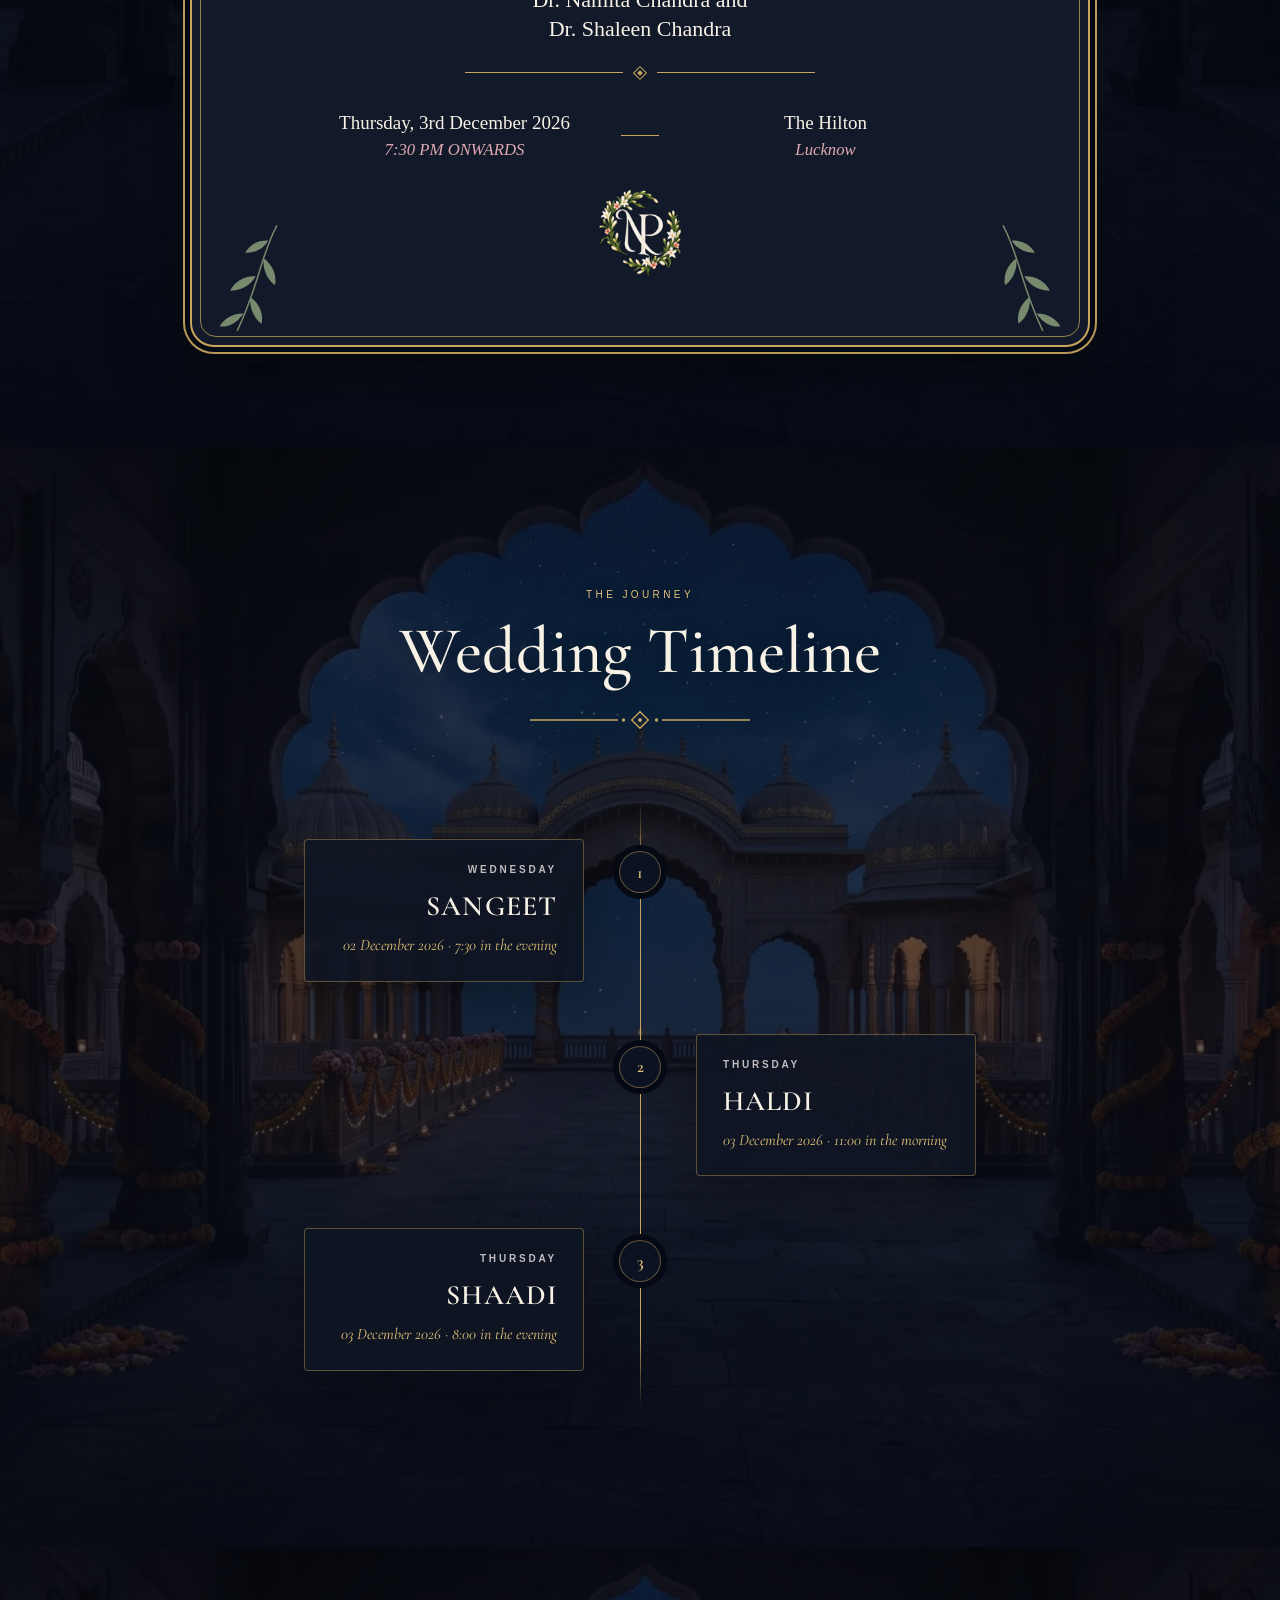
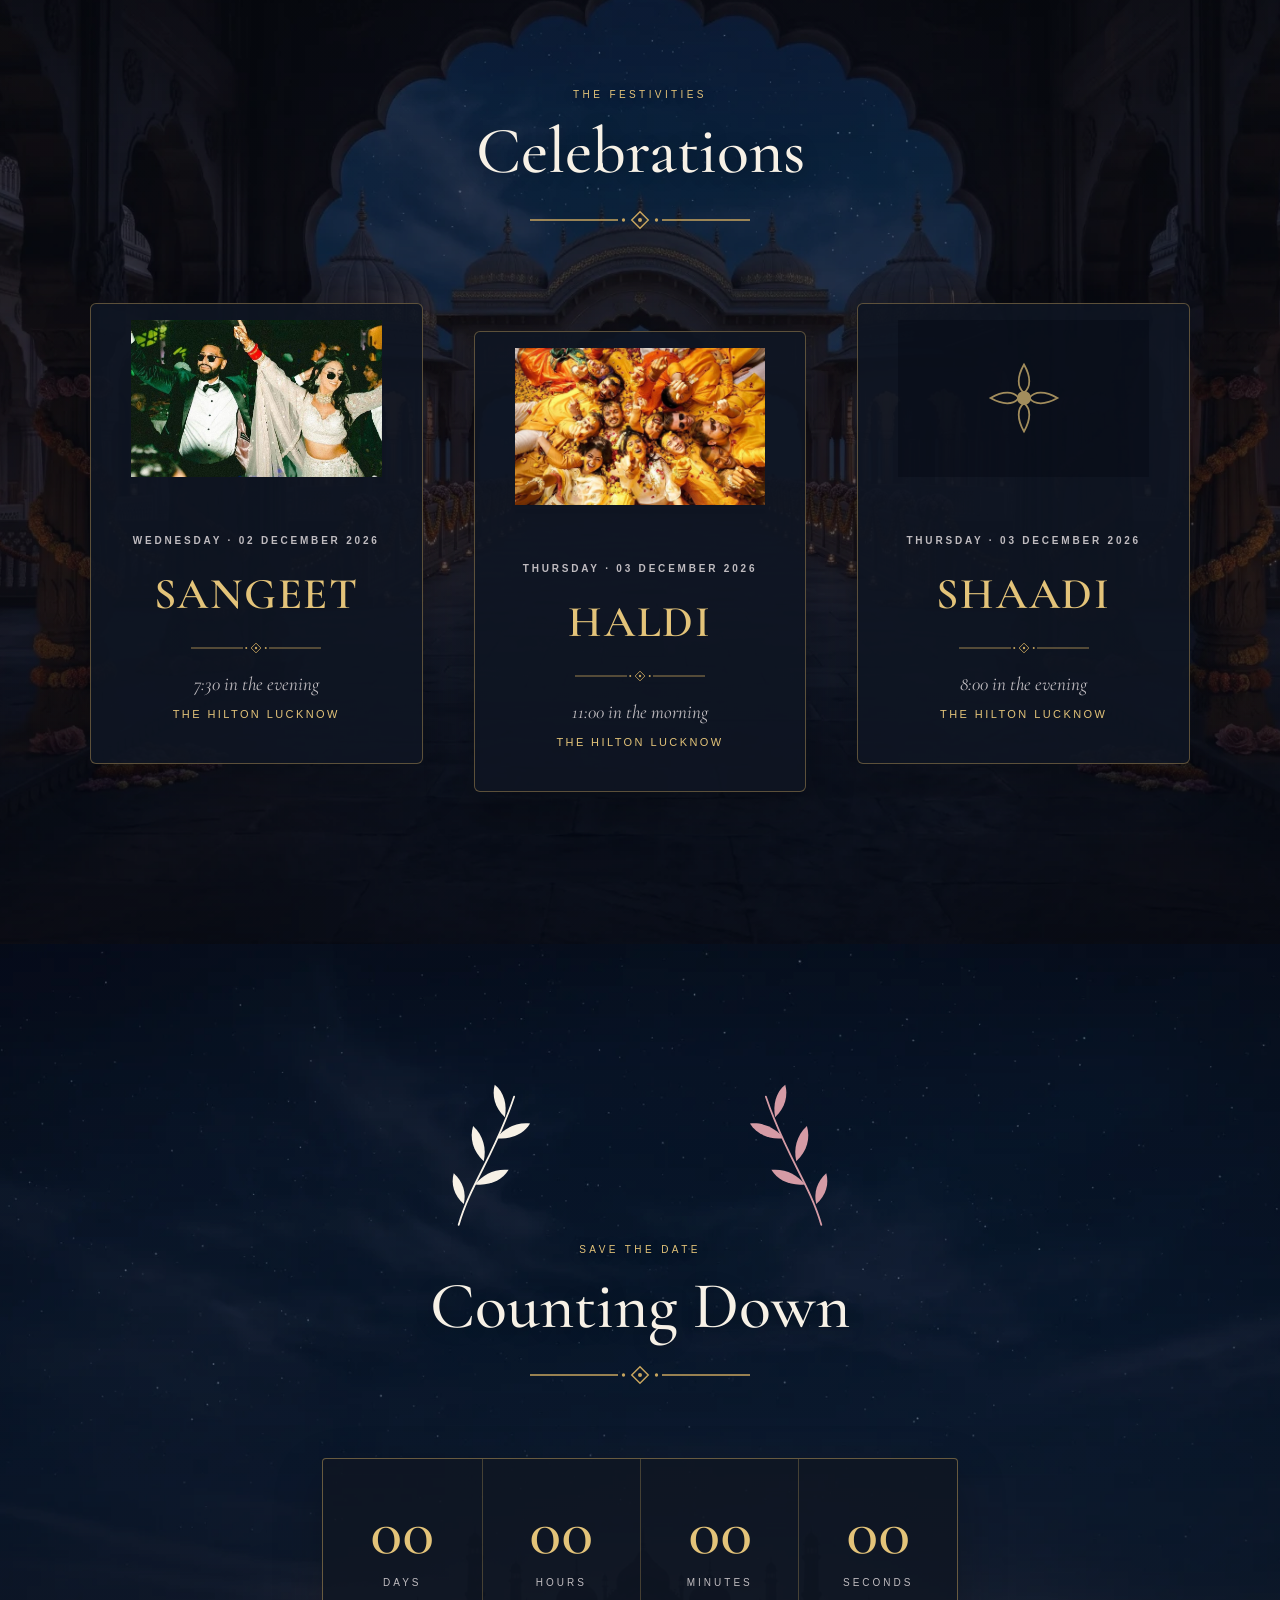
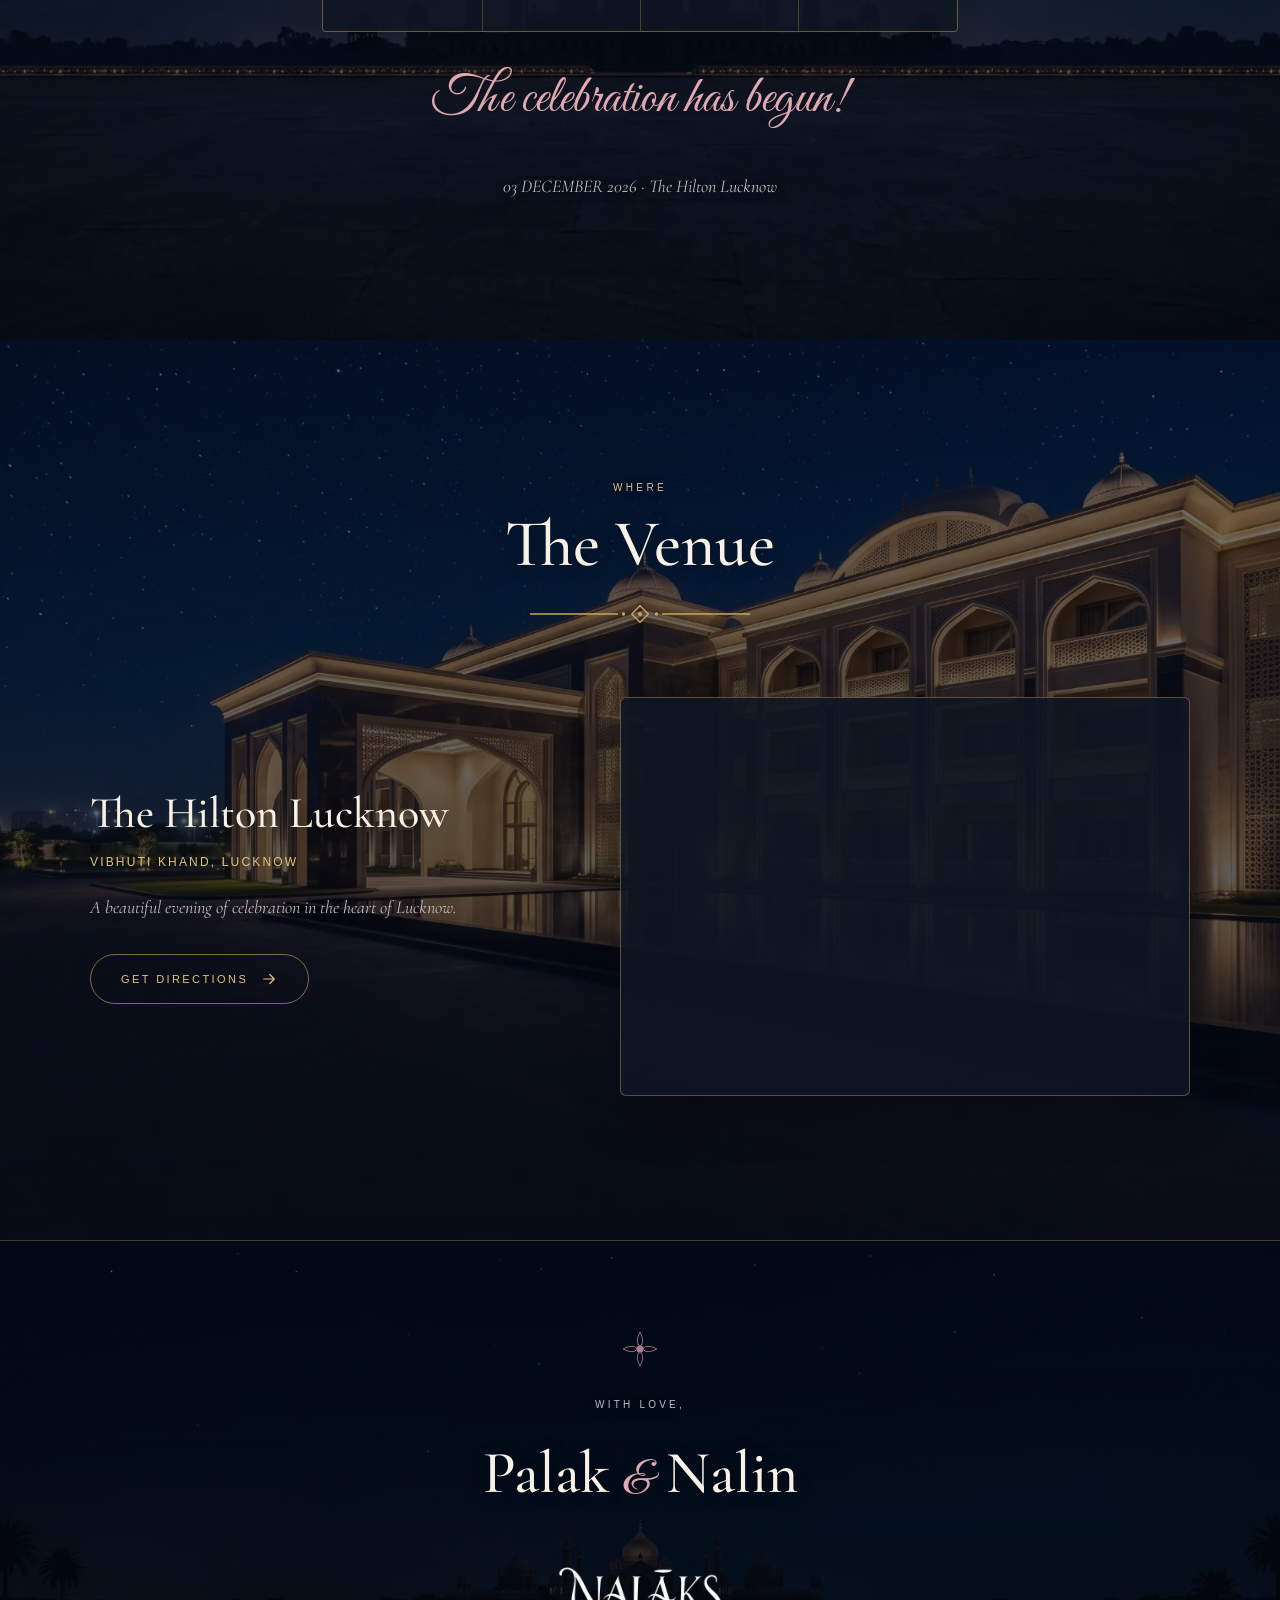
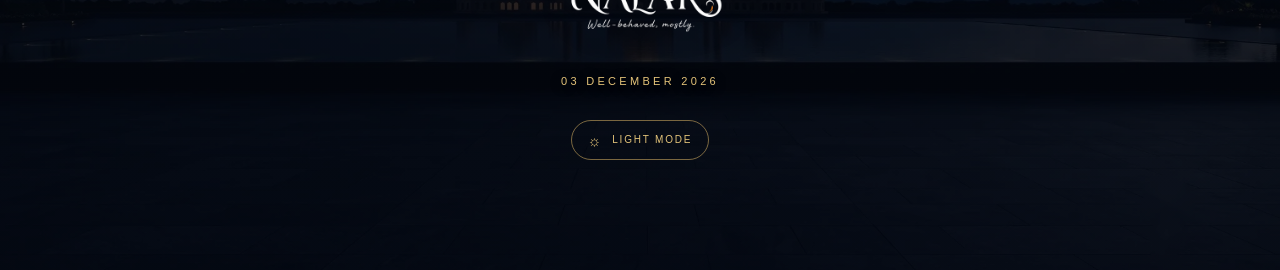
==== commit 4a429ad6: "Enhance index.html with meta tags Added meta tags for description and Open Graph properties." ====
--- a/index.html
+++ b/index.html
@@ -2,76 +2,106 @@
 <html lang="en">
 <head>
   <meta charset="utf-8" />
-  <meta name="viewport" content="width=device-width, initial-scale=1" />
-  <meta name="theme-color" content="#050914" />
-  <title>Palak &amp; Nalin — Wedding Invitation</title>
-  <link rel="preconnect" href="https://fonts.googleapis.com">
-  <link rel="preconnect" href="https://fonts.gstatic.com" crossorigin>
-  <link href="https://fonts.googleapis.com/css2?family=Cormorant+Garamond:wght@400;500;600;700&family=DM+Sans:wght@400;500;600&family=Great+Vibes&display=swap" rel="stylesheet">
-  <link rel="stylesheet" href="styles.css" />
+
+  <meta
+    name="viewport"
+    content="width=device-width, initial-scale=1"
+  />
+
+  <meta
+    name="theme-color"
+    content="#050914"
+  />
+
+  <meta
+    name="description"
+    content="Palak & Nalin — Wedding Invitation"
+  />
+
+  <meta
+    property="og:type"
+    content="website"
+  />
+
+  <meta
+    property="og:title"
+    content="Palak & Nalin — Wedding Invitation"
+  />
+
+  <meta
+    property="og:description"
+    content="03 DECEMBER 2026 · Lucknow · The Hilton Lucknow"
+  />
+
+  <meta
+    property="og:image"
+    content="assets/share-card.png"
+  />
+
+  <meta
+    property="og:url"
+    content="https://palaknalin.live/"
+  />
+
+  <meta
+    name="twitter:card"
+    content="summary_large_image"
+  />
+
+  <title>
+    Palak &amp; Nalin — Wedding Invitation
+  </title>
+
+  <!-- Fonts -->
+  <link
+    rel="preconnect"
+    href="https://fonts.googleapis.com"
+  />
+
+  <link
+    rel="preconnect"
+    href="https://fonts.gstatic.com"
+    crossorigin
+  />
+
+  <link
+    href="https://fonts.googleapis.com/css2?family=Cormorant+Garamond:wght@400;500;600;700&family=DM+Sans:wght@400;500;600&family=Great+Vibes&display=swap"
+    rel="stylesheet"
+  />
+
+  <!-- Website stylesheet -->
+  <link
+    rel="stylesheet"
+    href="styles.css"
+  />
+
+  <!-- Favicon -->
+  <link
+    rel="icon"
+    type="image/png"
+    href="assets/favicon.png"
+  />
+
+  <link
+    rel="icon"
+    type="image/svg+xml"
+    href="assets/favicon.svg"
+  />
 </head>
+
 <body>
+
+  <!--
+    Everything on the invitation is rendered
+    dynamically by script.js into this container.
+  -->
   <div id="app"></div>
 
-  <aside class="customizer" id="customizer" aria-hidden="true">
-    <div class="customizer__head">
-      <div>
-        <small>INVITATION BUILDER</small>
-        <h2>Customize</h2>
-      </div>
-      <button class="icon-btn" id="closeCustomizer" aria-label="Close">×</button>
-    </div>
-    <div class="customizer__body">
-      <section>
-        <h3>Couple</h3>
-        <label>Bride <input id="cfgBride" type="text"></label>
-        <label>Groom <input id="cfgGroom" type="text"></label>
-        <label>City <input id="cfgCity" type="text"></label>
-        <label>Wedding date <input id="cfgDate" type="date"></label>
-      </section>
-      <section>
-        <h3>Appearance</h3>
-        <label>Background image <input id="cfgBackground" type="file" accept="image/*"></label>
-        <label>Accent <input id="cfgAccent" type="color"></label>
-        <label>Gold <input id="cfgGold" type="color"></label>
-        <label>Dark background <input id="cfgDark" type="color"></label>
-      </section>
-      <section>
-        <h3>Opening screen</h3>
-        <label>Opening text <input id="cfgOpenText" type="text"></label>
-        <label>Logo text <input id="cfgLogo" type="text"></label>
-      </section>
-      <section>
-        <h3>Sections</h3>
-        <label class="check-label"><input id="sec-cover" type="checkbox"> Cover</label>
-        <label class="check-label"><input id="sec-invitation" type="checkbox"> Invitation card</label>
-        <label class="check-label"><input id="sec-celebrations" type="checkbox"> Celebrations</label>
-        <label class="check-label"><input id="sec-couple" type="checkbox"> Couple / gallery</label>
-        <label class="check-label"><input id="sec-footer" type="checkbox"> Footer</label>
-      </section>
-      <section>
-        <h3>Celebrations / events</h3>
-        <div id="cfgEvents"></div>
-        <button class="wide-btn" id="addEvent" type="button">+ Add event</button>
-      </section>
-      <section>
-        <h3>Gallery photos</h3>
-        <div id="cfgGallery"></div>
-        <button class="wide-btn" id="addGallery" type="button">+ Add photo</button>
-      </section>
-      <section>
-        <h3>Quick actions</h3>
-        <button class="wide-btn" id="exportConfig">Export configuration</button>
-        <label class="wide-btn file-btn">Import configuration <input id="importConfig" type="file" accept="application/json"></label>
-        <button class="wide-btn" id="resetConfig">Reset defaults</button>
-      </section>
-      <p class="customizer__note">This editor stores changes in your browser. For deployment, edit <code>config.js</code> or export the configuration.</p>
-    </div>
-  </aside>
+  <!-- Configuration -->
+  <script src="config.js"></script>
 
-  <div class="customizer-backdrop" id="customizerBackdrop"></div>
+  <!-- Main website -->
+  <script src="script.js"></script>
 
-  <script src="config.js"></script>
-  <script src="script.js"></script>
 </body>
 </html>
--- a/styles.css
+++ b/styles.css
@@ -1,40 +1,172 @@
 /* ============================================================
-   LUXURY INDIAN WEDDING INVITATION
-   Ivory · Blush · Champagne Gold · Sage
+   PALAK & NALIN — LUXURY INDIAN WEDDING INVITATION
+   Midnight Awadh / Celestial Indian Wedding
    ============================================================ */
 
 :root {
+  --serif: 'Cormorant Garamond', Georgia, serif;
+  --sans: 'Jost', 'Segoe UI', sans-serif;
+  --script: 'Great Vibes', cursive;
+
+  --ivory: #050914;
+  --cream: #121a2a;
+  --warmWhite: #0b1222;
+
+  --blush: #d59ba5;
+  --blushDeep: #e0a8b1;
+
+  --gold: #c8a55e;
+  --goldDeep: #e3c379;
+
+  --peach: #d7ad82;
+  --sage: #849676;
+  --leaf: #7e9473;
+
+  --ink: #f7f1e6;
+  --inkSoft: #c0bcc0;
+
+  --hairline:
+    1px solid rgba(200,165,94,.48);
+
+  --shadow-soft:
+    0 18px 50px rgba(0,0,0,.24);
+
+  --shadow-card:
+    0 24px 70px rgba(0,0,0,.38);
+}
+
+/* ============================================================
+   THEME VARIABLES
+   ============================================================ */
+
+html[data-theme="dark"] {
+  color-scheme: dark;
+
+  --ivory: #050914;
+  --cream: #121a2a;
+  --warmWhite: #0b1222;
+
+  --blush: #d59ba5;
+  --blushDeep: #e0a8b1;
+
+  --gold: #c8a55e;
+  --goldDeep: #e3c379;
+
+  --peach: #d7ad82;
+  --sage: #849676;
+  --leaf: #7e9473;
+
+  --ink: #f7f1e6;
+  --inkSoft: #c0bcc0;
+
+  --hairline:
+    1px solid rgba(200,165,94,.48);
+
+  --shadow-soft:
+    0 18px 50px rgba(0,0,0,.24);
+
+  --shadow-card:
+    0 24px 70px rgba(0,0,0,.38);
+
+  --button-bg:
+    rgba(5,9,20,.72);
+
+  --button-bg-hover:
+    rgba(8,15,30,.88);
+
+  --button-text:
+    #f7f1e6;
+
+  --music-bg:
+    rgba(5,9,20,.88);
+
+  --music-text:
+    #f7f1e6;
+
+  --invite-card-bg:
+    #121a2a;
+
+  --invite-card-edge:
+    #050914;
+
+  --invite-card-text:
+    #f7f1e6;
+}
+
+html[data-theme="light"] {
+  color-scheme: light;
+
   --ivory: #faf6ee;
   --cream: #f4ecdc;
   --warmWhite: #fffdf8;
+
   --blush: #e3a7ad;
   --blushDeep: #c97f87;
+
   --gold: #c2a15c;
   --goldDeep: #a5823f;
+
   --peach: #f0c49b;
   --sage: #a3b18a;
   --leaf: #7d9270;
+
   --ink: #43403a;
   --inkSoft: #6f6a61;
 
-  --serif: 'Cormorant Garamond', Georgia, serif;
-  --sans: 'Jost', 'Segoe UI', sans-serif;
-  --script: 'Great Vibes', cursive;
-
-  --hairline: 1px solid rgba(194, 161, 92, .45);
-  --shadow-soft: 0 18px 50px rgba(90, 72, 40, .10);
-  --shadow-card: 0 24px 70px rgba(90, 72, 40, .14);
-}
-
-* { box-sizing: border-box; }
-
-html {
-  scroll-behavior: smooth;
-  scroll-padding-top: 92px;
+  --hairline:
+    1px solid rgba(194,161,92,.45);
+
+  --shadow-soft:
+    0 18px 50px rgba(90,72,40,.10);
+
+  --shadow-card:
+    0 24px 70px rgba(90,72,40,.14);
+
+  --button-bg:
+    rgba(255,253,248,.90);
+
+  --button-bg-hover:
+    rgba(255,253,248,.98);
+
+  --button-text:
+    #43403a;
+
+  --music-bg:
+    rgba(255,253,248,.94);
+
+  --music-text:
+    #43403a;
+
+  --invite-card-bg:
+    #f4ecdc;
+
+  --invite-card-edge:
+    #faf6ee;
+
+  --invite-card-text:
+    #43403a;
+}
+
+/* ============================================================
+   GLOBAL
+   ============================================================ */
+
+* {
+  box-sizing: border-box;
+}
+
+html,
+html[data-theme="dark"],
+html[data-theme="light"] {
+  scroll-behavior: auto !important;
+  scroll-padding-top: 0 !important;
+  -webkit-text-size-adjust: 100%;
+  forced-color-adjust: none;
 }
 
 body {
   margin: 0;
+  min-height: 100%;
   background: var(--ivory);
   color: var(--ink);
   font-family: var(--sans);
@@ -43,1541 +175,38 @@
   -webkit-font-smoothing: antialiased;
 }
 
-body.menu-open { overflow: hidden; }
-
-button, input { font: inherit; }
-button { cursor: pointer; }
-img { max-width: 100%; }
-
-.svg-defs { position: absolute; width: 0; height: 0; overflow: hidden; }
+body.menu-open {
+  overflow: hidden;
+}
+
+button,
+input {
+  font: inherit;
+}
+
+button {
+  cursor: pointer;
+}
+
+img {
+  max-width: 100%;
+}
+
+.svg-defs {
+  position: absolute;
+  width: 0;
+  height: 0;
+  overflow: hidden;
+}
 
 :focus-visible {
   outline: 2px solid var(--goldDeep);
   outline-offset: 3px;
-  border-radius: 2px;
-}
-
-::selection { background: rgba(227, 167, 173, .45); }
-
-/* ============================================================
-   NAVIGATION
-   ============================================================ */
-
-.nav {
-  position: fixed;
-  z-index: 60;
-  top: 0;
-  left: 0;
-  right: 0;
-  height: 76px;
-  display: flex;
-  align-items: center;
-  justify-content: space-between;
-  padding: 0 clamp(20px, 4vw, 52px);
-  background: transparent;
-  transition: background-color .35s ease, box-shadow .35s ease, height .35s ease;
-}
-
-.nav--scrolled,
-body.menu-open .nav {
-  height: 64px;
-  background: rgba(255, 253, 248, .92);
-  backdrop-filter: blur(14px);
-  -webkit-backdrop-filter: blur(14px);
-  box-shadow: 0 1px 0 rgba(194, 161, 92, .35), 0 12px 34px rgba(90, 72, 40, .07);
-}
-
-.nav__brand {
-  text-decoration: none;
-  display: grid;
-  place-items: center;
-}
-.nav__logo {
-  width: 48px;
-  height: 48px;
-  object-fit: contain;
-  display: block;
-  transition: transform 0.3s ease;
-}
-
-.nav__brand:hover .nav__logo {
-  transform: scale(1.04);
-}
-
-.nav__mono {
-  width: 44px;
-  height: 44px;
-  display: grid;
-  place-items: center;
-  border: var(--hairline);
-  border-radius: 50%;
-  font-family: var(--serif);
-  font-size: 17px;
-  font-weight: 600;
-  letter-spacing: .05em;
-  color: var(--goldDeep);
-  background: rgba(255, 253, 248, .6);
-  transition: background-color .3s ease, transform .3s ease;
-}
-
-.nav__brand:hover .nav__mono {
-  background: var(--warmWhite);
-  transform: rotate(-6deg);
-}
-
-.nav__links {
-  display: flex;
-  align-items: center;
-  gap: clamp(22px, 3vw, 40px);
-}
-
-.nav__links a {
-  position: relative;
-  font-size: 12px;
-  font-weight: 500;
-  letter-spacing: .22em;
-  text-transform: uppercase;
-  color: var(--ink);
-  text-decoration: none;
-  padding: 6px 0;
-  transition: color .25s ease;
-}
-
-.nav__links a::after {
-  content: '';
-  position: absolute;
-  left: 0;
-  right: 100%;
-  bottom: 0;
-  height: 1px;
-  background: var(--gold);
-  transition: right .3s ease;
-}
-
-.nav__links a:hover { color: var(--goldDeep); }
-.nav__links a:hover::after { right: 0; }
-
-.nav__links .nav__cta {
-  padding: 9px 22px;
-  border: var(--hairline);
-  border-radius: 999px;
-  color: var(--goldDeep);
-}
-
-.nav__links .nav__cta::after { display: none; }
-
-.nav__links .nav__cta:hover {
-  background: var(--gold);
-  color: var(--warmWhite);
-}
-
-.nav__burger {
-  display: none;
-  width: 46px;
-  height: 46px;
-  border: var(--hairline);
-  border-radius: 50%;
-  background: rgba(255, 253, 248, .7);
-  flex-direction: column;
-  align-items: center;
-  justify-content: center;
-  gap: 5px;
-  padding: 0;
-}
-
-.nav__burger span {
-  display: block;
-  width: 18px;
-  height: 1.5px;
-  background: var(--ink);
-  transition: transform .3s ease, opacity .3s ease;
-}
-
-body.menu-open .nav__burger span:nth-child(1) { transform: translateY(6.5px) rotate(45deg); }
-body.menu-open .nav__burger span:nth-child(2) { opacity: 0; }
-body.menu-open .nav__burger span:nth-child(3) { transform: translateY(-6.5px) rotate(-45deg); }
-
-.mobile-menu {
-  position: fixed;
-  z-index: 55;
-  top: 0;
-  left: 0;
-  right: 0;
-  padding: 96px 32px 40px;
-  background: var(--warmWhite);
-  border-bottom: var(--hairline);
-  box-shadow: var(--shadow-card);
-  opacity: 0;
-  transform: translateY(-14px);
-  pointer-events: none;
-  transition: opacity .35s ease, transform .35s cubic-bezier(.22, 1, .36, 1);
-}
-
-body.menu-open .mobile-menu {
-  opacity: 1;
-  transform: none;
-  pointer-events: auto;
-}
-
-.mobile-menu nav {
-  display: grid;
-  gap: 4px;
-  text-align: center;
-}
-
-.mobile-menu a {
-  padding: 15px 12px;
-  font-family: var(--serif);
-  font-size: 26px;
-  font-weight: 500;
-  color: var(--ink);
-  text-decoration: none;
-  border-bottom: 1px solid rgba(194, 161, 92, .18);
-  transition: color .25s ease;
-}
-
-.mobile-menu a:last-child { border-bottom: 0; }
-.mobile-menu a:hover { color: var(--goldDeep); }
-
-/* ============================================================
-   HERO
-   ============================================================ */
-
-.hero {
-  position: relative;
-  min-height: 100svh;
-  display: grid;
-  place-items: center;
-  padding: 120px 24px 100px;
-  overflow: hidden;
-  background:
-    radial-gradient(1100px 600px at 50% -8%, rgba(240, 196, 155, .20), transparent 60%),
-    radial-gradient(900px 520px at 8% 108%, rgba(163, 177, 138, .16), transparent 60%),
-    radial-gradient(900px 520px at 92% 108%, rgba(227, 167, 173, .18), transparent 60%),
-    var(--ivory);
-}
-
-.hero__photo {
-  position: absolute;
-  inset: 0;
-  background:
-    linear-gradient(rgba(250, 246, 238, .78), rgba(250, 246, 238, .92)),
-    var(--invite-background) center 32% / cover no-repeat;
-  opacity: .34;
-  filter: saturate(.72) contrast(.94);
-  transform: scale(1.03);
-  animation: heroPhotoIn 1.6s ease both;
-}
-
-.hero__photo::after {
-  content: '';
-  position: absolute;
-  inset: 0;
-  background: radial-gradient(circle at 50% 42%, transparent 15%, rgba(250, 246, 238, .42) 68%, rgba(250, 246, 238, .82) 100%);
-}
-
-.hero__frame {
-  z-index: 3;
-  position: absolute;
-  inset: clamp(12px, 2.4vw, 26px);
-  border: var(--hairline);
-  pointer-events: none;
-}
-
-.hero__frame::before {
-  content: '';
-  position: absolute;
-  inset: 6px;
-  border: 1px solid rgba(194, 161, 92, .22);
-}
-
-.hero__sprig {
-  z-index: 4;
-  position: absolute;
-  width: clamp(90px, 13vw, 170px);
-  height: auto;
-  color: var(--leaf);
-  opacity: .5;
-  animation: sway 9s ease-in-out infinite;
-  transform-origin: bottom center;
-}
-
-.hero__sprig--tl { top: 4%; left: 3%; transform: rotate(140deg); }
-.hero__sprig--tr { top: 4%; right: 3%; transform: rotate(-140deg) scaleX(-1); animation-delay: 1.4s; }
-.hero__sprig--bl { bottom: 4%; left: 4%; transform: rotate(28deg); animation-delay: .7s; color: var(--sage); }
-.hero__sprig--br { bottom: 4%; right: 4%; transform: rotate(-28deg) scaleX(-1); animation-delay: 2.1s; color: var(--blush); }
-
-.hero__inner {
-  position: relative;
-  z-index: 2;
-  text-align: center;
-  max-width: 860px;
-}
-
-.hero-anim {
-  opacity: 0;
-  animation: heroRise 1.1s cubic-bezier(.22, 1, .36, 1) forwards;
-  animation-delay: var(--d, 0s);
-}
-
-.hero__eyebrow {
-  margin: 0;
-  font-size: 12px;
-  font-weight: 500;
-  letter-spacing: .38em;
-  text-transform: uppercase;
-  color: var(--goldDeep);
-}
-
-.hero__names {
-  margin: 30px 0 8px;
-  display: flex;
-  flex-wrap: wrap;
-  align-items: baseline;
-  justify-content: center;
-  gap: 0 clamp(12px, 2.5vw, 28px);
-}
-
-.hero__name {
-  font-family: var(--serif);
-  font-weight: 500;
-  font-size: clamp(64px, 12vw, 148px);
-  line-height: 1;
-  color: var(--ink);
-}
-
-.hero__amp {
-  font-family: var(--script);
-  font-size: clamp(46px, 7.5vw, 96px);
-  color: var(--blushDeep);
-  transform: translateY(.08em);
-}
-
-.hero__invite {
-  margin: 18px 0 0;
-  font-size: clamp(11px, 1.4vw, 13px);
-  font-weight: 500;
-  letter-spacing: .34em;
-  text-transform: uppercase;
-  color: var(--inkSoft);
-}
-
-.hero__divider {
-  width: min(240px, 55vw);
-  height: 24px;
-  margin: 26px auto 0;
-  display: block;
-  color: var(--gold);
-}
-
-.hero__date {
-  margin: 22px 0 0;
-  font-family: var(--serif);
-  font-size: clamp(20px, 3vw, 30px);
-  font-weight: 600;
-  letter-spacing: .14em;
-  color: var(--goldDeep);
-}
-
-.hero__date span {
-  margin: 0 .7em;
-  color: var(--blush);
-}
-
-.hero__line {
-  margin: 20px auto 0;
-  max-width: 460px;
-  font-family: var(--serif);
-  font-style: italic;
-  font-size: clamp(17px, 2vw, 20px);
-  color: var(--inkSoft);
-}
-
-.hero__scroll {
-  z-index: 4;
-  position: absolute;
-  bottom: clamp(26px, 5vh, 46px);
-  left: 50%;
-  transform: translateX(-50%);
-  display: grid;
-  justify-items: center;
-  gap: 12px;
-  text-decoration: none;
-}
-
-.hero__scroll-text {
-  font-size: 10px;
-  font-weight: 500;
-  letter-spacing: .34em;
-  text-transform: uppercase;
-  color: var(--goldDeep);
-}
-
-.hero__scroll-line {
-  width: 1px;
-  height: 52px;
-  background: linear-gradient(var(--gold), transparent);
-  overflow: hidden;
-  position: relative;
-}
-
-.hero__scroll-line::after {
-  content: '';
-  position: absolute;
-  top: -50%;
-  left: 0;
-  width: 100%;
-  height: 50%;
-  background: var(--blushDeep);
-  animation: scrollHint 2.2s ease-in-out infinite;
-}
-
-/* ============================================================
-   SHARED SECTION PIECES
-   ============================================================ */
-
-.section {
-  position: relative;
-  padding: clamp(88px, 12vw, 150px) clamp(20px, 6vw, 72px);
-  overflow: hidden;
-}
-
-.section--tint { background: var(--warmWhite); }
-
-.section-head {
-  text-align: center;
-  max-width: 720px;
-  margin: 0 auto clamp(46px, 6vw, 76px);
-}
-
-.section-eyebrow {
-  margin: 0 0 14px;
-  font-size: 11px;
-  font-weight: 500;
-  letter-spacing: .36em;
-  text-transform: uppercase;
-  color: var(--goldDeep);
-}
-
-.section-title {
-  margin: 0;
-  font-family: var(--serif);
-  font-weight: 500;
-  font-size: clamp(40px, 6vw, 66px);
-  line-height: 1.08;
-  color: var(--ink);
-}
-
-.section-title em {
-  font-family: var(--script);
-  font-style: normal;
-  color: var(--blushDeep);
-  font-size: .85em;
-}
-
-.divider {
-  width: min(220px, 50vw);
-  height: 22px;
-  margin: 24px auto 0;
-  display: block;
-  color: var(--gold);
-}
-
-.section-sprig {
-  position: absolute;
-  width: clamp(70px, 9vw, 120px);
-  color: var(--sage);
-  opacity: .35;
-  pointer-events: none;
-}
-
-/* ============================================================
-   OUR STORY
-   ============================================================ */
-
-.story { background: var(--warmWhite); }
-
-.story__sprig { top: 60px; right: 5%; transform: rotate(160deg); color: var(--blush); }
-
-.story__grid {
-  display: grid;
-  grid-template-columns: 1.05fr .95fr;
-  gap: clamp(40px, 6vw, 90px);
-  align-items: center;
-  max-width: 1080px;
-  margin: 0 auto;
-}
-
-.story__text { text-align: center; }
-
-.story__names {
-  margin: 0;
-  font-family: var(--serif);
-  font-size: clamp(26px, 3.4vw, 38px);
-  font-weight: 500;
-  line-height: 1.25;
-  color: var(--ink);
-}
-
-.story__amp {
-  display: block;
-  font-family: var(--script);
-  font-size: 1.15em;
-  color: var(--blushDeep);
-  margin: 4px 0;
-}
-
-.story__message {
-  margin: 26px auto 0;
-  max-width: 420px;
-  font-family: var(--serif);
-  font-style: italic;
-  font-size: clamp(18px, 2vw, 21px);
-  line-height: 1.7;
-  color: var(--inkSoft);
-}
-
-.story__date {
-  margin: 26px 0 0;
-  font-size: 11px;
-  font-weight: 500;
-  letter-spacing: .3em;
-  text-transform: uppercase;
-  color: var(--goldDeep);
-}
-
-/* Gallery polaroid (preserved functionality, restyled) */
-
-.polaroid {
-  position: relative;
-  background: var(--warmWhite);
-  border: var(--hairline);
-  padding: 16px 16px 60px;
-  box-shadow: var(--shadow-card);
-  transform: rotate(1.2deg);
-  max-width: 440px;
-  margin: 0 auto;
-}
-
-.polaroid img {
-  width: 100%;
-  aspect-ratio: 4 / 5;
-  object-fit: cover;
-  display: block;
-}
-
-.polaroid__placeholder {
-  display: none;
-  aspect-ratio: 4 / 5;
-  place-items: center;
-  text-align: center;
-  background:
-    radial-gradient(circle at 50% 34%, rgba(227, 167, 173, .20), transparent 62%),
-    var(--cream);
-  color: var(--goldDeep);
-}
-
-.polaroid--empty .polaroid__placeholder { display: grid; }
-
-.polaroid__placeholder svg {
-  width: 84px;
-  height: 84px;
-  margin: 0 auto;
-  color: var(--blush);
-}
-
-.polaroid__placeholder span {
-  font-family: var(--script);
-  font-size: 34px;
-  color: var(--ink);
-}
-
-.poly-nav {
-  position: absolute;
-  top: 42%;
-  transform: translateY(-50%);
-  width: 42px;
-  height: 42px;
-  border-radius: 50%;
-  border: var(--hairline);
-  background: rgba(255, 253, 248, .92);
-  color: var(--goldDeep);
-  font-size: 22px;
-  line-height: 1;
-  display: grid;
-  place-items: center;
-  transition: background-color .25s ease, transform .25s ease;
-}
-
-.poly-nav:hover { background: var(--warmWhite); transform: translateY(-50%) scale(1.06); }
-
-.poly-prev { left: -14px; }
-.poly-next { right: -14px; }
-
-.poly-dots {
-  position: absolute;
-  bottom: 22px;
-  left: 0;
-  right: 0;
-  display: flex;
-  justify-content: center;
-  gap: 8px;
-}
-
-.poly-dot {
-  width: 8px;
-  height: 8px;
-  padding: 0;
-  border: 1px solid var(--gold);
-  border-radius: 50%;
-  background: transparent;
-  cursor: pointer;
-  transition: background-color .25s ease;
-}
-
-.poly-dot.active { background: var(--gold); }
-
-/* ============================================================
-   TIMELINE
-   ============================================================ */
-
-.timeline { background: var(--ivory); }
-
-.timeline__list {
-  position: relative;
-  list-style: none;
-  margin: 0 auto;
-  padding: 10px 0;
-  max-width: 880px;
-}
-
-.timeline__list::before {
-  content: '';
-  position: absolute;
-  top: 0;
-  bottom: 0;
-  left: 50%;
-  width: 1px;
-  background: linear-gradient(rgba(194, 161, 92, 0), var(--gold) 12%, var(--gold) 88%, rgba(194, 161, 92, 0));
-}
-
-.timeline__item {
-  position: relative;
-  width: 50%;
-  padding: 26px 56px 26px 0;
-  text-align: right;
-}
-
-.timeline__item:nth-child(even) {
-  margin-left: 50%;
-  padding: 26px 0 26px 56px;
-  text-align: left;
-}
-
-.timeline__marker {
-  position: absolute;
-  top: 38px;
-  right: -21px;
-  width: 42px;
-  height: 42px;
-  border: var(--hairline);
-  border-radius: 50%;
-  background: var(--warmWhite);
-  display: grid;
-  place-items: center;
-  box-shadow: 0 0 0 6px var(--ivory);
-}
-
-.timeline__item:nth-child(even) .timeline__marker {
-  right: auto;
-  left: -21px;
-}
-
-.timeline__marker span {
-  font-family: var(--serif);
-  font-size: 17px;
-  font-weight: 600;
-  color: var(--goldDeep);
-}
-
-.timeline__card {
-  display: inline-block;
-  text-align: inherit;
-  padding: 22px 26px;
-  background: var(--warmWhite);
-  border: var(--hairline);
-  border-radius: 4px;
-  box-shadow: var(--shadow-soft);
-  min-width: min(280px, 100%);
-}
-
-.timeline__card--haldi { border-top: 3px solid #d9a441; }
-.timeline__card--mehendi { border-top: 3px solid var(--leaf); }
-.timeline__card--barat { border-top: 3px solid #c07a4b; }
-.timeline__card--reception { border-top: 3px solid var(--blush); }
-
-.timeline__day {
-  margin: 0;
-  font-size: 10px;
-  font-weight: 600;
-  letter-spacing: .28em;
-  text-transform: uppercase;
-  color: var(--inkSoft);
-}
-
-.timeline__name {
-  margin: 6px 0 4px;
-  font-family: var(--serif);
-  font-size: 28px;
-  font-weight: 600;
-  letter-spacing: .04em;
-  color: var(--ink);
-}
-
-.timeline__meta {
-  margin: 0;
-  font-family: var(--serif);
-  font-style: italic;
-  font-size: 16px;
-  color: var(--goldDeep);
-}
-
-/* ============================================================
-   EVENTS
-   ============================================================ */
-
-.events { background: var(--warmWhite); }
-
-.events__grid {
-  display: grid;
-  grid-template-columns: repeat(2, 1fr);
-  gap: clamp(28px, 4vw, 56px);
-  max-width: 1100px;
-  margin: 0 auto;
-}
-
-.event-card {
-  background: var(--ivory);
-  border: var(--hairline);
-  border-radius: 6px;
-  overflow: hidden;
-  box-shadow: var(--shadow-soft);
-  transition: transform .45s cubic-bezier(.22, 1, .36, 1), box-shadow .45s ease;
-}
-
-.event-card:hover {
-  transform: translateY(-8px);
-  box-shadow: var(--shadow-card);
-}
-
-.event-card__media {
-  position: relative;
-  margin: 0;
-  aspect-ratio: 16 / 10;
-  overflow: hidden;
-}
-
-.event-card__media img {
-  position: absolute;
-  inset: 0;
-  width: 100%;
-  height: 100%;
-  object-fit: cover;
-  transition: transform .6s ease;
-}
-
-.event-card:hover .event-card__media img { transform: scale(1.04); }
-
-.event-card__motif {
-  position: absolute;
-  inset: 0;
-  display: grid;
-  place-items: center;
-}
-
-.event-card__motif svg {
-  width: 96px;
-  height: 96px;
-  opacity: .8;
-}
-
-.event-card--haldi .event-card__motif {
-  background: radial-gradient(circle at 50% 42%, #fbf3dd, #f6e7bd);
-  color: #d9a441;
-}
-
-.event-card--mehendi .event-card__motif {
-  background: radial-gradient(circle at 50% 42%, #f0f3e9, #dfe7cd);
-  color: var(--leaf);
-}
-
-.event-card--barat .event-card__motif {
-  background: radial-gradient(circle at 50% 42%, #f8eee4, #efd9c2);
-  color: #c07a4b;
-}
-
-.event-card--reception .event-card__motif {
-  background: radial-gradient(circle at 50% 42%, #fbf0ec, #f3dcd4);
-  color: var(--blushDeep);
-}
-
-.event-card__body {
-  padding: clamp(26px, 3.4vw, 40px);
-  text-align: center;
-}
-
-.event-card__day {
-  margin: 0;
-  font-size: 10px;
-  font-weight: 600;
-  letter-spacing: .28em;
-  text-transform: uppercase;
-  color: var(--inkSoft);
-}
-
-.event-card__name {
-  margin: 10px 0 0;
-  font-family: var(--serif);
-  font-size: clamp(32px, 3.6vw, 44px);
-  font-weight: 600;
-  letter-spacing: .06em;
-  color: var(--ink);
-}
-
-.event-card--haldi .event-card__name { color: #b5852a; }
-.event-card--mehendi .event-card__name { color: var(--leaf); }
-.event-card--barat .event-card__name { color: #a96234; }
-.event-card--reception .event-card__name { color: var(--goldDeep); }
-
-.event-card__divider {
-  width: 130px;
-  height: 14px;
-  margin: 12px auto 0;
-  display: block;
-  color: var(--gold);
-}
-
-.event-card__time {
-  margin: 14px 0 0;
-  font-family: var(--serif);
-  font-style: italic;
-  font-size: 19px;
-  color: var(--inkSoft);
-}
-
-.event-card__venue {
-  margin: 6px 0 0;
-  font-size: 11px;
-  font-weight: 500;
-  letter-spacing: .22em;
-  text-transform: uppercase;
-  color: var(--goldDeep);
-}
-
-.event-card__desc {
-  margin: 16px auto 0;
-  max-width: 380px;
-  font-size: 14.5px;
-  font-weight: 300;
-  line-height: 1.75;
-  color: var(--inkSoft);
-}
-
-/* ============================================================
-   COUNTDOWN
-   ============================================================ */
-
-.countdown-section {
-  background:
-    radial-gradient(800px 420px at 50% 118%, rgba(227, 167, 173, .16), transparent 62%),
-    var(--ivory);
-  text-align: center;
-}
-
-.countdown__sprig--l { bottom: 8%; left: 4%; transform: rotate(24deg); }
-.countdown__sprig--r { bottom: 8%; right: 4%; transform: rotate(-24deg) scaleX(-1); color: var(--blush); }
-
-.countdown__box {
-  display: inline-grid;
-  grid-template-columns: repeat(4, 1fr);
-  background: var(--warmWhite);
-  border: var(--hairline);
-  border-radius: 4px;
-  box-shadow: var(--shadow-soft);
-}
-
-.countdown__cell {
-  padding: clamp(22px, 3.4vw, 40px) clamp(18px, 3.4vw, 44px);
-  border-left: 1px solid rgba(194, 161, 92, .3);
-}
-
-.countdown__cell:first-child { border-left: 0; }
-
-.countdown__cell strong {
-  display: block;
-  font-family: var(--serif);
-  font-size: clamp(38px, 6vw, 66px);
-  font-weight: 500;
-  line-height: 1;
-  color: var(--goldDeep);
-  font-variant-numeric: tabular-nums;
-}
-
-.countdown__cell small {
-  display: block;
-  margin-top: 10px;
-  font-size: 10px;
-  font-weight: 500;
-  letter-spacing: .3em;
-  text-transform: uppercase;
-  color: var(--inkSoft);
-}
-
-.countdown__target {
-  margin: 30px 0 0;
-  font-family: var(--serif);
-  font-style: italic;
-  font-size: 18px;
-  color: var(--inkSoft);
-}
-
-.countdown__done {
-  margin: 26px 0 0;
-  font-family: var(--script);
-  font-size: clamp(34px, 5vw, 52px);
-  color: var(--blushDeep);
-}
-
-/* ============================================================
-   VENUE
-   ============================================================ */
-
-.venue { background: var(--warmWhite); }
-
-.venue__grid {
-  display: grid;
-  grid-template-columns: .9fr 1.1fr;
-  gap: clamp(36px, 5vw, 72px);
-  align-items: center;
-  max-width: 1100px;
-  margin: 0 auto;
-}
-
-.venue__name {
-  margin: 0;
-  font-family: var(--serif);
-  font-size: clamp(30px, 3.6vw, 44px);
-  font-weight: 500;
-  line-height: 1.15;
-  color: var(--ink);
-}
-
-.venue__address {
-  margin: 14px 0 0;
-  font-size: 13px;
-  font-weight: 500;
-  letter-spacing: .2em;
-  text-transform: uppercase;
-  color: var(--goldDeep);
-}
-
-.venue__desc {
-  margin: 20px 0 0;
-  max-width: 400px;
-  font-family: var(--serif);
-  font-style: italic;
-  font-size: 18px;
-  line-height: 1.7;
-  color: var(--inkSoft);
-}
-
-.venue__btn {
-  display: inline-flex;
-  align-items: center;
-  gap: 12px;
-  margin-top: 32px;
-  padding: 15px 32px;
-  border: var(--hairline);
-  border-radius: 999px;
-  background: transparent;
-  color: var(--goldDeep);
-  font-size: 12px;
-  font-weight: 500;
-  letter-spacing: .24em;
-  text-transform: uppercase;
-  text-decoration: none;
-  transition: background-color .3s ease, color .3s ease;
-}
-
-.venue__btn svg { width: 18px; height: 18px; transition: transform .3s ease; }
-
-.venue__btn:hover { background: var(--gold); color: var(--warmWhite); }
-.venue__btn:hover svg { transform: translateX(4px); }
-
-.venue__map {
-  position: relative;
-  border: var(--hairline);
-  border-radius: 6px;
-  padding: 10px;
-  background: var(--ivory);
-  box-shadow: var(--shadow-soft);
-}
-
-.venue__map iframe {
-  display: block;
-  width: 100%;
-  aspect-ratio: 16 / 11;
-  border: 0;
-  border-radius: 3px;
-}
-
-/* ============================================================
-   RSVP
-   ============================================================ */
-
-.rsvp {
-  background:
-    radial-gradient(700px 380px at 12% 0%, rgba(163, 177, 138, .14), transparent 60%),
-    radial-gradient(700px 380px at 88% 100%, rgba(240, 196, 155, .18), transparent 60%),
-    var(--ivory);
-}
-
-.rsvp__sprig { top: 8%; left: 5%; transform: rotate(140deg); }
-
-.rsvp__card {
-  position: relative;
-  max-width: 560px;
-  margin: 0 auto;
-  padding: clamp(40px, 6vw, 68px) clamp(24px, 5vw, 56px);
-  background: var(--warmWhite);
-  border: var(--hairline);
-  border-radius: 6px;
-  box-shadow: var(--shadow-card);
-  text-align: center;
-}
-
-.rsvp__card::before {
-  content: '';
-  position: absolute;
-  inset: 8px;
-  border: 1px solid rgba(194, 161, 92, .22);
-  border-radius: 4px;
-  pointer-events: none;
-}
-
-.rsvp__note {
-  margin: 20px auto 0;
-  max-width: 380px;
-  font-family: var(--serif);
-  font-style: italic;
-  font-size: 17px;
-  line-height: 1.7;
-  color: var(--inkSoft);
-}
-
-.rsvp__form {
-  margin-top: 34px;
-  display: grid;
-  gap: 22px;
-  text-align: left;
-}
-
-.rsvp__field label {
-  display: block;
-  margin-bottom: 8px;
-  font-size: 11px;
-  font-weight: 500;
-  letter-spacing: .26em;
-  text-transform: uppercase;
-  color: var(--goldDeep);
-}
-
-.rsvp__field input {
-  width: 100%;
-  padding: 16px 18px;
-  min-height: 56px;
-  border: 1px solid rgba(194, 161, 92, .5);
-  border-radius: 4px;
-  background: var(--ivory);
-  color: var(--ink);
-  font-size: 17px;
-  font-weight: 300;
-  transition: border-color .25s ease, box-shadow .25s ease;
-}
-
-.rsvp__field input::placeholder { color: rgba(111, 106, 97, .55); }
-
-.rsvp__field input:focus {
-  outline: none;
-  border-color: var(--goldDeep);
-  box-shadow: 0 0 0 3px rgba(194, 161, 92, .18);
-}
-
-.rsvp__field input[aria-invalid="true"] { border-color: var(--blushDeep); }
-
-.rsvp__error {
-  margin: 8px 0 0;
-  font-size: 13px;
-  color: var(--blushDeep);
-}
-
-.rsvp__submit {
-  margin-top: 6px;
-  min-height: 58px;
-  border: 0;
-  border-radius: 999px;
-  background: var(--gold);
-  color: var(--warmWhite);
-  font-size: 13px;
-  font-weight: 500;
-  letter-spacing: .28em;
-  text-transform: uppercase;
-  transition: background-color .3s ease, transform .3s ease, box-shadow .3s ease;
-}
-
-.rsvp__submit:hover:not(:disabled) {
-  background: var(--goldDeep);
-  transform: translateY(-2px);
-  box-shadow: 0 14px 30px rgba(165, 130, 63, .28);
-}
-
-.rsvp__submit:disabled { opacity: .7; cursor: wait; }
-
-.rsvp__success { padding: 18px 0 6px; }
-
-.rsvp__check {
-  width: 84px;
-  height: 84px;
-  margin: 0 auto;
-  display: block;
-}
-
-.rsvp__check-circle {
-  stroke: var(--gold);
-  stroke-width: 1.6;
-  stroke-dasharray: 176;
-  stroke-dashoffset: 176;
-}
-
-.rsvp__check-mark {
-  stroke: var(--leaf);
-  stroke-width: 3;
-  stroke-linecap: round;
-  stroke-linejoin: round;
-  stroke-dasharray: 40;
-  stroke-dashoffset: 40;
-}
-
-.rsvp__success.is-shown .rsvp__check-circle { animation: draw 1s ease forwards; }
-.rsvp__success.is-shown .rsvp__check-mark { animation: draw .6s ease .7s forwards; }
-
-.rsvp__success-text {
-  margin: 22px auto 0;
-  max-width: 360px;
-  font-family: var(--serif);
-  font-style: italic;
-  font-size: 19px;
-  line-height: 1.65;
-  color: var(--ink);
-}
-
-/* ============================================================
-   FOOTER
-   ============================================================ */
-
-.footer {
-  position: relative;
-  padding: clamp(70px, 9vw, 110px) 24px;
-  text-align: center;
-  background: var(--warmWhite);
-  border-top: var(--hairline);
-  overflow: hidden;
-}
-
-.footer__bloom {
-  width: 44px;
-  height: 44px;
-  color: var(--blush);
-  opacity: .8;
-}
-
-.footer__love {
-  margin: 18px 0 0;
-  font-size: 11px;
-  font-weight: 500;
-  letter-spacing: .34em;
-  text-transform: uppercase;
-  color: var(--inkSoft);
-}
-
-.footer__names {
-  margin: 12px 0 0;
-  font-family: var(--serif);
-  font-size: clamp(36px, 6vw, 60px);
-  font-weight: 500;
-  color: var(--ink);
-}
-
-.footer__names em {
-  font-family: var(--script);
-  font-style: normal;
-  font-size: .8em;
-  color: var(--blushDeep);
-}
-
-.footer__date {
-  margin: 12px 0 0;
-  font-size: 12px;
-  font-weight: 500;
-  letter-spacing: .3em;
-  color: var(--goldDeep);
-}
-
-/* ============================================================
-   MUSIC BUTTON
-   ============================================================ */
-
-.music-btn {
-  position: fixed;
-  z-index: 50;
-  right: 20px;
-  bottom: 20px;
-  display: inline-flex;
-  align-items: center;
-  gap: 10px;
-  padding: 13px 22px;
-  border: var(--hairline);
-  border-radius: 999px;
-  background: rgba(255, 253, 248, .92);
-  backdrop-filter: blur(10px);
-  -webkit-backdrop-filter: blur(10px);
-  color: var(--goldDeep);
-  font-size: 11px;
-  font-weight: 500;
-  letter-spacing: .2em;
-  text-transform: uppercase;
-  box-shadow: var(--shadow-soft);
-  transition: transform .3s ease, box-shadow .3s ease;
-}
-
-.music-btn:hover { transform: translateY(-2px); box-shadow: var(--shadow-card); }
-
-.music-btn__note { font-size: 15px; line-height: 1; }
-
-.music-btn.is-playing .music-btn__note {
-  animation: pulseNote 1.6s ease-in-out infinite;
-  color: var(--blushDeep);
-}
-
-/* ============================================================
-   ANIMATIONS
-   ============================================================ */
-
-.reveal {
-  opacity: 0;
-  transform: translateY(30px);
-  transition: opacity .9s ease, transform .9s cubic-bezier(.22, 1, .36, 1);
-}
-
-.reveal.visible { opacity: 1; transform: translateY(0); }
-
-@keyframes heroPhotoIn { from { opacity: 0; transform: scale(1.08); } to { opacity: .34; transform: scale(1.03); } }
-
-@keyframes heroRise {
-  from { opacity: 0; transform: translateY(26px); }
-  to { opacity: 1; transform: none; }
-}
-
-@keyframes sway {
-  0%, 100% { rotate: 0deg; }
-  50% { rotate: 2.4deg; }
-}
-
-@keyframes scrollHint {
-  0% { top: -50%; }
-  100% { top: 110%; }
-}
-
-@keyframes draw { to { stroke-dashoffset: 0; } }
-
-@keyframes pulseNote {
-  0%, 100% { transform: scale(1); }
-  50% { transform: scale(1.25); }
-}
-
-/* ============================================================
-   RESPONSIVE
-   ============================================================ */
-
-@media (min-width: 1024px) {
-  .event-card:nth-child(even) { transform: translateY(52px); }
-  .event-card:nth-child(even):hover { transform: translateY(44px); }
-  .events__grid { padding-bottom: 52px; }
-}
-
-@media (max-width: 860px) {
-  .nav__links { display: none; }
-  .nav__burger { display: flex; }
-
-  .story__grid,
-  .venue__grid {
-    grid-template-columns: 1fr;
-  }
-
-  .venue__info { text-align: center; }
-  .venue__desc { margin-left: auto; margin-right: auto; }
-
-  .timeline__list::before { left: 20px; }
-
-  .timeline__item,
-  .timeline__item:nth-child(even) {
-    width: 100%;
-    margin-left: 0;
-    padding: 16px 0 16px 58px;
-    text-align: left;
-  }
-
-  .timeline__marker,
-  .timeline__item:nth-child(even) .timeline__marker {
-    left: 0;
-    right: auto;
-    top: 26px;
-    width: 40px;
-    height: 40px;
-    box-shadow: 0 0 0 5px var(--ivory);
-  }
-
-  .timeline__card { min-width: 0; width: 100%; }
-}
-
-@media (max-width: 640px) {
-  .events__grid { grid-template-columns: 1fr; }
-
-  .hero__photo { opacity: .24; }
-  .hero__sprig { width: clamp(64px, 20vw, 96px); }
-
-  .hero__sprig--tl,
-  .hero__sprig--tr { top: 10%; opacity: .32; }
-
-  .countdown__box { grid-template-columns: repeat(2, 1fr); }
-
-  .countdown__cell:nth-child(3) { border-left: 0; }
-
-  .countdown__cell:nth-child(3),
-  .countdown__cell:nth-child(4) { border-top: 1px solid rgba(194, 161, 92, .3); }
-
-  .music-btn {
-    right: 14px;
-    bottom: 14px;
-    width: 48px;
-    height: 48px;
-    padding: 0;
-    justify-content: center;
-  }
-
-  .music-btn__label { display: none; }
-}
-
-/* ============================================================
-   REDUCED MOTION
-   ============================================================ */
-
-@media (prefers-reduced-motion: reduce) {
-  html { scroll-behavior: auto; }
-
-  .hero-anim {
-    opacity: 1;
-    animation: none;
-  }
-
-  .hero__sprig,
-  .hero__scroll-line::after,
-  .music-btn.is-playing .music-btn__note {
-    animation: none;
-  }
-
-  .reveal {
-    opacity: 1;
-    transform: none;
-    transition: none;
-  }
-
-  .event-card,
-  .event-card:hover,
-  .event-card:nth-child(even),
-  .event-card:nth-child(even):hover {
-    transform: none;
-  }
-
-  * {
-    transition-duration: .001ms !important;
-    animation-duration: .001ms !important;
-  }
-}
-
-/* ============================================================
-   PRODUCTION POLISH
-   ============================================================ */
-.story__blessings{margin:32px auto 0;max-width:460px;padding-top:20px;border-top:1px solid rgba(194,161,92,.22)}
-.story__blessings p{margin:0 0 10px;font-size:10px;font-weight:500;letter-spacing:.28em;text-transform:uppercase;color:var(--goldDeep)}
-.story__blessings span{display:block;margin-top:4px;font-family:var(--serif);font-size:15px;color:var(--inkSoft)}
-@media (min-width:1100px){
-  .events__grid{grid-template-columns:repeat(3,minmax(0,1fr));align-items:start;padding-bottom:32px}
-  .event-card:nth-child(even){transform:translateY(32px)}
-  .event-card:nth-child(even):hover{transform:translateY(24px)}
-}
-@media (min-width:861px) and (max-width:1099px){
-  .events__grid{grid-template-columns:repeat(2,minmax(0,1fr))}
-}
-.event-card__time,.event-card__venue,.event-card__desc{overflow-wrap:anywhere}
-@media (max-width:640px){.story__blessings span{font-size:14px}}
-@media (max-width: 700px) {
-  .nav__logo {
-    width: 40px;
-    height: 40px;
-  }
-}
-
-/* Source event themes */
-.event-card--sangeet .event-card__motif{background:radial-gradient(circle at 50% 42%,#f8efe5,#ead7c5);color:#a56c4b}
-.event-card--shaadi .event-card__motif{background:radial-gradient(circle at 50% 42%,#f6e7e8,#ead0d4);color:var(--blushDeep)}
-.timeline__card--sangeet{border-top:3px solid #a56c4b}
-.timeline__card--shaadi{border-top:3px solid var(--blush)}
-/* ============================================================
-   WEDDING THEME SYSTEM
-   Dark is the default. Phone/browser theme does not control the site.
-   ============================================================ */
-
-:root {
-  --dark-bg: #1c1a17;
-  --dark-surface: #211f1b;
-  --dark-card: #24211c;
-  --dark-text: #f2ede2;
-  --dark-muted: #b9b1a5;
-
-  --light-bg: #faf6ee;
-  --light-surface: #fffdf8;
-  --light-card: #f4ecdc;
-  --light-text: #43403a;
-  --light-muted: #6f6a61;
-}
-
-/* ------------------------------------------------------------
-   DARK MODE — DEFAULT
-   ------------------------------------------------------------ */
-
-html[data-theme="dark"] {
-  color-scheme: dark;
-
-  --ivory: #1c1a17;
-  --cream: #24211c;
-  --warmWhite: #211f1b;
-
-  --ink: #f2ede2;
-  --inkSoft: #b9b1a5;
-
-  --gold: #c2a15c;
-  --goldDeep: #d0b36b;
-
-  --blush: #c98f98;
-  --blushDeep: #d79aa2;
-
-  --sage: #8fa07b;
-  --leaf: #7d9270;
-
-  --hairline: 1px solid rgba(194,161,92,.38);
-
-  --shadow-soft:
-    0 18px 50px rgba(0,0,0,.22);
-
-  --shadow-card:
-    0 24px 70px rgba(0,0,0,.35);
-
-  --button-bg: rgba(36,33,28,.94);
-  --button-bg-hover: rgba(48,44,37,.98);
-  --button-text: #f2ede2;
-
-  --invite-section-bg: #1c1a17;
-  --invite-card-bg: #24211c;
-  --invite-card-edge: #1c1a17;
-  --invite-card-text: #f2ede2;
-  --invite-card-muted: #e0d7c7;
-  --invite-green: #8fa07b;
-  --invite-red: #d79aa2;
-  --invite-gold: #d0b36b;
-  --invite-line: #d8ad50;
-
-  --music-bg: rgba(36,33,28,.94);
-  --music-text: #f2ede2;
-}
-
-/* ------------------------------------------------------------
-   LIGHT MODE
-   ------------------------------------------------------------ */
-
-html[data-theme="light"] {
-  color-scheme: light;
-
-  --ivory: #faf6ee;
-  --cream: #f4ecdc;
-  --warmWhite: #fffdf8;
-
-  --ink: #43403a;
-  --inkSoft: #6f6a61;
-
-  --gold: #c2a15c;
-  --goldDeep: #a5823f;
-
-  --blush: #e3a7ad;
-  --blushDeep: #c97f87;
-
-  --sage: #a3b18a;
-  --leaf: #7d9270;
-
-  --hairline: 1px solid rgba(194,161,92,.45);
-
-  --shadow-soft:
-    0 18px 50px rgba(90,72,40,.10);
-
-  --shadow-card:
-    0 24px 70px rgba(90,72,40,.14);
-
-  --button-bg: rgba(255,253,248,.90);
-  --button-bg-hover: rgba(255,253,248,.98);
-  --button-text: #43403a;
-
-  --invite-section-bg: #faf6ee;
-  --invite-card-bg: #f4ecdc;
-  --invite-card-edge: #f4ecdc;
-  --invite-card-text: #43403a;
-  --invite-card-muted: #6f6a61;
-  --invite-green: #738c68;
-  --invite-red: #ce4060;
-  --invite-gold: #a5823f;
-  --invite-line: #d8ad50;
-
-  --music-bg: rgba(255,253,248,.94);
-  --music-text: #43403a;
-}
-
-/* ------------------------------------------------------------
-   PAGE + THEME TRANSITIONS
-   ------------------------------------------------------------ */
-
-html[data-theme="dark"],
-html[data-theme="light"] {
-  forced-color-adjust: none;
-  -webkit-text-size-adjust: 100%;
-}
-
-html[data-theme="dark"] body {
-  background: #1c1a17 !important;
-  color: #f2ede2 !important;
-}
-
-html[data-theme="light"] body {
-  background: #faf6ee !important;
-  color: #43403a !important;
+}
+
+::selection {
+  background:
+    rgba(213,155,165,.36);
 }
 
 body,
@@ -1590,7 +219,9 @@
 .timeline__card,
 .event-card,
 .countdown__box,
+.rsvp__card,
 .music-control,
+.floating-countdown,
 .theme-toggle {
   transition:
     background-color .4s ease,
@@ -1599,539 +230,4540 @@
     box-shadow .4s ease;
 }
 
-/* ------------------------------------------------------------
+/* ============================================================
    NAVIGATION
-   ------------------------------------------------------------ */
-
-html[data-theme="dark"] .nav--scrolled,
-html[data-theme="dark"] body.menu-open .nav {
-  background: rgba(28,26,23,.94) !important;
+   ============================================================ */
+
+.nav {
+  position: fixed;
+  z-index: 100;
+  inset: 0 0 auto;
+  height: 76px;
+
+  display: flex;
+  align-items: center;
+  justify-content: space-between;
+
+  padding:
+    0 clamp(18px, 4vw, 52px);
+
+  background: transparent;
+
+  transition:
+    background-color .35s ease,
+    box-shadow .35s ease,
+    height .35s ease;
+}
+
+.nav--scrolled,
+body.menu-open .nav {
+  height: 64px;
+
+  background:
+    rgba(5,9,20,.82);
+
+  backdrop-filter:
+    blur(14px);
+
+  -webkit-backdrop-filter:
+    blur(14px);
+
+  box-shadow:
+    0 1px 0 rgba(200,165,94,.32),
+    0 12px 34px rgba(0,0,0,.24);
+}
+
+html[data-theme="light"] .nav--scrolled,
+html[data-theme="light"] body.menu-open .nav {
+  background:
+    rgba(255,253,248,.92);
+
   box-shadow:
     0 1px 0 rgba(194,161,92,.35),
-    0 12px 34px rgba(0,0,0,.25) !important;
-}
-
-html[data-theme="dark"] .mobile-menu {
-  background: #1c1a17 !important;
-  color: #f2ede2 !important;
-}
-
-html[data-theme="dark"] .mobile-menu a {
-  color: #f2ede2 !important;
-}
-
-html[data-theme="light"] .nav--scrolled,
-html[data-theme="light"] body.menu-open .nav {
-  background: rgba(255,253,248,.94) !important;
+    0 12px 34px rgba(90,72,40,.08);
+}
+
+.nav__brand {
+  display: grid;
+  place-items: center;
+  text-decoration: none;
+}
+
+.nav__logo {
+  width: 52px;
+  height: 52px;
+
+  display: block;
+
+  object-fit: contain;
+
+  transition:
+    transform .3s ease;
+}
+
+.nav__brand:hover .nav__logo {
+  transform: scale(1.04);
+}
+
+.nav__links {
+  display: flex;
+  align-items: center;
+  gap: clamp(22px, 3vw, 40px);
+}
+
+.nav__links a {
+  position: relative;
+
+  padding: 6px 0;
+
+  color: var(--ink);
+
+  text-decoration: none;
+
+  font-size: 11px;
+  font-weight: 500;
+  letter-spacing: .22em;
+  text-transform: uppercase;
+}
+
+.nav__links a::after {
+  content: '';
+
+  position: absolute;
+
+  right: 100%;
+  bottom: 0;
+  left: 0;
+
+  height: 1px;
+
+  background: var(--gold);
+
+  transition:
+    right .3s ease;
+}
+
+.nav__links a:hover {
+  color: var(--goldDeep);
+}
+
+.nav__links a:hover::after {
+  right: 0;
+}
+
+.nav__burger {
+  display: none;
+
+  width: 44px;
+  height: 44px;
+
+  padding: 0;
+
+  border:
+    var(--hairline);
+
+  border-radius: 50%;
+
+  background:
+    rgba(5,9,20,.62);
+
+  align-items: center;
+  justify-content: center;
+  flex-direction: column;
+  gap: 5px;
+}
+
+html[data-theme="light"] .nav__burger {
+  background:
+    rgba(255,253,248,.72);
+}
+
+.nav__burger span {
+  width: 18px;
+  height: 1.5px;
+
+  display: block;
+
+  background: var(--ink);
+
+  transition:
+    transform .3s ease,
+    opacity .3s ease;
+}
+
+body.menu-open
+.nav__burger
+span:nth-child(1) {
+  transform:
+    translateY(6.5px)
+    rotate(45deg);
+}
+
+body.menu-open
+.nav__burger
+span:nth-child(2) {
+  opacity: 0;
+}
+
+body.menu-open
+.nav__burger
+span:nth-child(3) {
+  transform:
+    translateY(-6.5px)
+    rotate(-45deg);
+}
+
+.mobile-menu {
+  position: fixed;
+  z-index: 90;
+
+  inset: 0 0 auto;
+
+  padding:
+    94px 28px 30px;
+
+  background:
+    #050914;
+
+  border-bottom:
+    var(--hairline);
+
+  box-shadow:
+    var(--shadow-card);
+
+  opacity: 0;
+
+  transform:
+    translateY(-18px);
+
+  pointer-events:
+    none;
+
+  transition:
+    opacity .35s ease,
+    transform .35s cubic-bezier(.22,1,.36,1);
 }
 
 html[data-theme="light"] .mobile-menu {
-  background: #fffdf8 !important;
-}
-
-/* ------------------------------------------------------------
-   HERO BUTTON
-   ------------------------------------------------------------ */
-
-html[data-theme="dark"] .hero__begin,
-html[data-theme="dark"] .hero__begin:hover {
-  color: #f2ede2 !important;
-}
-
-html[data-theme="light"] .hero__begin,
-html[data-theme="light"] .hero__begin:hover {
-  color: #43403a !important;
-}
-
-/* ------------------------------------------------------------
-   INVITATION CARD — NO NAVY BLUE STRIP
-   ------------------------------------------------------------ */
-
-html[data-theme="dark"] .invitation-card-section {
+  background:
+    #fffdf8;
+}
+
+body.menu-open .mobile-menu {
+  opacity: 1;
+  transform: none;
+  pointer-events: auto;
+}
+
+.mobile-menu nav {
+  display: grid;
+  gap: 2px;
+  text-align: center;
+}
+
+.mobile-menu a {
+  padding: 15px 12px;
+
+  color: var(--ink);
+
+  text-decoration: none;
+
+  font-family: var(--serif);
+  font-size: 26px;
+  font-weight: 500;
+
+  border-bottom:
+    1px solid rgba(200,165,94,.18);
+}
+
+/* ============================================================
+   HERO
+   ============================================================ */
+
+.hero {
+  position: relative;
+
+  min-height: 100svh;
+
+  display: grid;
+  place-items: center;
+
+  padding:
+    112px 20px 124px;
+
+  overflow: hidden;
+
+  isolation: isolate;
+
+  background:
+    #050914;
+}
+
+.hero__photo {
+  position: absolute;
+  z-index: 0;
+  inset: 0;
+
+  transform:
+    scale(1.015);
+
+  background:
+    linear-gradient(
+      to bottom,
+      rgba(3,8,20,.04),
+      rgba(3,8,20,.10) 46%,
+      rgba(3,8,20,.38)
+    ),
+    url("assets/bg-hero.webp")
+      center 34% / cover no-repeat;
+}
+
+.hero__photo::after {
+  content: '';
+
+  position: absolute;
+  inset: 0;
+
   background:
     radial-gradient(
-      circle at 15% 20%,
-      rgba(255,255,255,.025) 0 1px,
+      circle at 50% 40%,
+      rgba(3,8,20,0) 8%,
+      rgba(3,8,20,.025) 54%,
+      rgba(3,8,20,.12) 100%
+    );
+}
+
+html[data-theme="light"] .hero__photo {
+  background:
+    linear-gradient(
+      to bottom,
+      rgba(250,246,238,.60),
+      rgba(250,246,238,.72) 46%,
+      rgba(250,246,238,.88)
+    ),
+    url("assets/bg-hero.webp")
+      center 34% / cover no-repeat;
+}
+
+html[data-theme="light"]
+.hero__photo::after {
+  background:
+    radial-gradient(
+      circle at 50% 40%,
+      rgba(250,246,238,0) 8%,
+      rgba(250,246,238,.28) 54%,
+      rgba(250,246,238,.64) 100%
+    );
+}
+
+.hero__frame {
+  position: absolute;
+  z-index: 3;
+
+  inset:
+    clamp(12px, 2.4vw, 26px);
+
+  border:
+    var(--hairline);
+
+  pointer-events: none;
+}
+
+.hero__frame::before {
+  content: '';
+
+  position: absolute;
+
+  inset: 6px;
+
+  border:
+    1px solid rgba(200,165,94,.22);
+}
+
+.hero__sprig {
+  position: absolute;
+  z-index: 4;
+
+  width:
+    clamp(70px, 13vw, 150px);
+
+  height: auto;
+
+  color: var(--leaf);
+
+  opacity: .34;
+
+  pointer-events: none;
+
+  transform-origin:
+    bottom center;
+
+  animation:
+    sway 9s ease-in-out infinite;
+}
+
+.hero__sprig--tl {
+  top: 4%;
+  left: 3%;
+  transform:
+    rotate(140deg);
+}
+
+.hero__sprig--tr {
+  top: 4%;
+  right: 3%;
+  transform:
+    rotate(-140deg)
+    scaleX(-1);
+  animation-delay: 1.4s;
+}
+
+.hero__sprig--bl {
+  bottom: 3%;
+  left: 4%;
+
+  color: var(--sage);
+
+  transform:
+    rotate(28deg);
+
+  animation-delay: .7s;
+}
+
+.hero__sprig--br {
+  right: 4%;
+  bottom: 3%;
+
+  color: var(--blush);
+
+  transform:
+    rotate(-28deg)
+    scaleX(-1);
+
+  animation-delay: 2.1s;
+}
+
+.hero__inner {
+  position: relative;
+  z-index: 5;
+
+  width: 100%;
+  max-width: 860px;
+
+  padding-bottom:
+    96px;
+
+  text-align: center;
+}
+
+.hero-anim {
+  opacity: 0;
+
+  animation:
+    heroRise
+    1.05s
+    cubic-bezier(.22,1,.36,1)
+    forwards;
+
+  animation-delay:
+    var(--d,0s);
+}
+
+.hero__eyebrow {
+  margin: 0;
+
+  color: var(--goldDeep);
+
+  font-size: 10px;
+  font-weight: 500;
+
+  letter-spacing: .32em;
+
+  text-transform:
+    uppercase;
+}
+
+.hero__names {
+  margin:
+    22px 0 8px;
+
+  display: flex;
+
+  flex-direction: column;
+
+  align-items:
+    center;
+}
+
+.hero__name {
+  display: block;
+
+  color:
+    var(--ink);
+
+  font-family:
+    var(--serif);
+
+  font-size:
+    clamp(70px, 10vw, 144px);
+
+  font-weight:
+    500;
+
+  line-height:
+    .82;
+}
+
+.hero__weds {
+  display: block;
+
+  margin:
+    13px 0 12px;
+
+  color:
+    var(--goldDeep);
+
+  font-family:
+    var(--script);
+
+  font-size:
+    clamp(45px, 5.8vw, 80px);
+
+  font-weight:
+    400;
+
+  line-height:
+    .76;
+}
+
+.hero__invite {
+  margin:
+    18px 0 0;
+
+  color:
+    var(--inkSoft);
+
+  font-size:
+    11px;
+
+  font-weight:
+    500;
+
+  letter-spacing:
+    .26em;
+
+  text-transform:
+    uppercase;
+}
+
+.hero__divider,
+.divider {
+  display: block;
+
+  width:
+    min(220px, 58vw);
+
+  height:
+    22px;
+
+  margin:
+    24px auto 0;
+
+  color:
+    var(--gold);
+}
+
+.hero__date {
+  margin:
+    20px 0 0;
+
+  color:
+    var(--goldDeep);
+
+  font-family:
+    var(--serif);
+
+  font-size:
+    clamp(18px, 3vw, 29px);
+
+  font-weight:
+    600;
+
+  letter-spacing:
+    .12em;
+}
+
+.hero__date span {
+  margin:
+    0 .65em;
+
+  color:
+    var(--blushDeep);
+}
+
+.hero__line {
+  max-width:
+    460px;
+
+  margin:
+    17px auto 0;
+
+  color:
+    var(--inkSoft);
+
+  font-family:
+    var(--serif);
+
+  font-size:
+    clamp(16px, 2vw, 20px);
+
+  font-style:
+    italic;
+}
+
+.hero__nalaks {
+  width:
+    min(220px, 48vw);
+
+  margin:
+    16px auto 0;
+
+  display:
+    flex;
+
+  align-items:
+    center;
+
+  justify-content:
+    center;
+}
+
+.hero__nalaks-logo {
+  display: none;
+
+  width:
+    100%;
+
+  height:
+    auto;
+}
+
+html[data-theme="dark"]
+.hero__nalaks-logo--dark {
+  display:
+    block;
+}
+
+html[data-theme="light"]
+.hero__nalaks-logo--light {
+  display:
+    block;
+}
+
+.hero__begin {
+  position: relative;
+  z-index: 6;
+
+  min-height:
+    48px;
+
+  margin-top:
+    24px;
+
+  padding:
+    12px 28px;
+
+  border:
+    1px solid rgba(200,165,94,.78);
+
+  border-radius:
+    999px;
+
+  background:
+    var(--button-bg);
+
+  color:
+    var(--button-text);
+
+  box-shadow:
+    0 12px 35px rgba(0,0,0,.20);
+
+  backdrop-filter:
+    blur(8px);
+
+  -webkit-backdrop-filter:
+    blur(8px);
+
+  font-size:
+    10px;
+
+  font-weight:
+    500;
+
+  letter-spacing:
+    .22em;
+
+  text-transform:
+    uppercase;
+
+  transition:
+    transform .25s ease,
+    box-shadow .25s ease,
+    background-color .25s ease;
+}
+
+.hero__begin:hover {
+  transform:
+    translateY(-2px);
+
+  background:
+    var(--button-bg-hover);
+}
+
+.hero__scroll {
+  position: absolute;
+  z-index: 7;
+
+  left: 50%;
+  bottom: 8px;
+
+  width:
+    max-content;
+
+  transform:
+    translateX(-50%);
+
+  display:
+    grid;
+
+  justify-items:
+    center;
+
+  gap:
+    3px;
+
+  color:
+    var(--goldDeep);
+
+  text-decoration:
+    none;
+}
+
+.hero__scroll-text {
+  color:
+    var(--goldDeep);
+
+  font-size:
+    9px;
+
+  font-weight:
+    500;
+
+  letter-spacing:
+    .28em;
+
+  text-transform:
+    uppercase;
+}
+
+.hero__scroll-line {
+  position:
+    relative;
+
+  width:
+    1px;
+
+  height:
+    30px;
+
+  overflow:
+    hidden;
+
+  background:
+    linear-gradient(
+      var(--gold),
+      transparent
+    );
+}
+
+.hero__scroll-line::after {
+  content: '';
+
+  position:
+    absolute;
+
+  top:
+    -50%;
+
+  left:
+    0;
+
+  width:
+    100%;
+
+  height:
+    50%;
+
+  background:
+    var(--blushDeep);
+
+  animation:
+    scrollHint
+    2.2s
+    ease-in-out
+    infinite;
+}
+
+/* ============================================================
+   SHARED SECTIONS
+   ============================================================ */
+
+.section {
+  position: relative;
+
+  min-height:
+    100svh;
+
+  padding:
+    clamp(84px, 11vw, 140px)
+    clamp(20px, 6vw, 72px);
+
+  overflow:
+    hidden;
+}
+
+.section-head {
+  position:
+    relative;
+
+  z-index:
+    2;
+
+  max-width:
+    720px;
+
+  margin:
+    0 auto clamp(40px, 6vw, 72px);
+
+  text-align:
+    center;
+}
+
+.section-eyebrow {
+  margin:
+    0 0 14px;
+
+  color:
+    var(--goldDeep);
+
+  font-size:
+    10px;
+
+  font-weight:
+    500;
+
+  letter-spacing:
+    .34em;
+
+  text-transform:
+    uppercase;
+}
+
+.section-title {
+  margin:
+    0;
+
+  color:
+    var(--ink);
+
+  font-family:
+    var(--serif);
+
+  font-size:
+    clamp(40px, 6vw, 66px);
+
+  font-weight:
+    500;
+
+  line-height:
+    1.04;
+}
+
+.section-title em {
+  color:
+    var(--blushDeep);
+
+  font-family:
+    var(--script);
+
+  font-size:
+    .86em;
+
+  font-style:
+    normal;
+}
+
+/* ============================================================
+   STORY
+   ============================================================ */
+
+.story {
+  background:
+    linear-gradient(
+      rgba(5,9,20,.54),
+      rgba(5,9,20,.72)
+    ),
+    url("assets/bg-story.webp")
+      center / cover no-repeat;
+}
+
+html[data-theme="light"] .story {
+  background:
+    linear-gradient(
+      rgba(250,246,238,.80),
+      rgba(250,246,238,.90)
+    ),
+    url("assets/bg-story.webp")
+      center / cover no-repeat;
+}
+
+.story__sprig {
+  top:
+    60px;
+
+  right:
+    5%;
+
+  color:
+    var(--blush);
+
+  transform:
+    rotate(160deg);
+}
+
+.story__grid {
+  position:
+    relative;
+
+  z-index:
+    2;
+
+  max-width:
+    1080px;
+
+  margin:
+    0 auto;
+
+  display:
+    grid;
+
+  grid-template-columns:
+    1.05fr .95fr;
+
+  gap:
+    clamp(40px, 6vw, 90px);
+
+  align-items:
+    center;
+}
+
+.story__text {
+  text-align:
+    center;
+}
+
+.story__names {
+  margin:
+    0;
+
+  color:
+    var(--ink);
+
+  font-family:
+    var(--serif);
+
+  font-size:
+    clamp(27px, 3.5vw, 39px);
+
+  font-weight:
+    500;
+
+  line-height:
+    1.25;
+}
+
+.story__amp {
+  display:
+    block;
+
+  margin:
+    3px 0;
+
+  color:
+    var(--blushDeep);
+
+  font-family:
+    var(--script);
+
+  font-size:
+    1.12em;
+}
+
+.story__message {
+  max-width:
+    430px;
+
+  margin:
+    26px auto 0;
+
+  color:
+    var(--inkSoft);
+
+  font-family:
+    var(--serif);
+
+  font-size:
+    clamp(18px, 2vw, 21px);
+
+  font-style:
+    italic;
+
+  line-height:
+    1.7;
+}
+
+.story__date {
+  margin:
+    26px 0 0;
+
+  color:
+    var(--goldDeep);
+
+  font-size:
+    10px;
+
+  font-weight:
+    500;
+
+  letter-spacing:
+    .28em;
+
+  text-transform:
+    uppercase;
+}
+
+.story__blessings {
+  max-width:
+    460px;
+
+  margin:
+    30px auto 0;
+
+  padding-top:
+    18px;
+
+  border-top:
+    1px solid
+    rgba(200,165,94,.22);
+}
+
+.story__blessings p {
+  margin:
+    0 0 9px;
+
+  color:
+    var(--goldDeep);
+
+  font-size:
+    9px;
+
+  font-weight:
+    500;
+
+  letter-spacing:
+    .24em;
+
+  text-transform:
+    uppercase;
+}
+
+.story__blessings span {
+  display:
+    block;
+
+  margin-top:
+    4px;
+
+  color:
+    var(--inkSoft);
+
+  font-family:
+    var(--serif);
+
+  font-size:
+    15px;
+}
+
+.polaroid {
+  position:
+    relative;
+
+  max-width:
+    440px;
+
+  margin:
+    0 auto;
+
+  padding:
+    14px 14px 58px;
+
+  background:
+    rgba(15,22,35,.90);
+
+  border:
+    var(--hairline);
+
+  box-shadow:
+    var(--shadow-card);
+
+  transform:
+    rotate(1deg);
+}
+
+html[data-theme="light"]
+.polaroid {
+  background:
+    rgba(255,253,248,.92);
+}
+
+.polaroid img {
+  width:
+    100%;
+
+  aspect-ratio:
+    4 / 5;
+
+  display:
+    block;
+
+  object-fit:
+    cover;
+}
+
+.polaroid__placeholder {
+  display:
+    none;
+
+  aspect-ratio:
+    4 / 5;
+
+  place-items:
+    center;
+
+  background:
+    var(--cream);
+
+  color:
+    var(--goldDeep);
+}
+
+.polaroid--empty
+.polaroid__placeholder {
+  display:
+    grid;
+}
+
+.polaroid__placeholder svg {
+  width:
+    84px;
+
+  height:
+    84px;
+
+  color:
+    var(--blush);
+}
+
+.polaroid__placeholder span {
+  color:
+    var(--ink);
+
+  font-family:
+    var(--script);
+
+  font-size:
+    34px;
+}
+
+.poly-nav {
+  position:
+    absolute;
+
+  top:
+    42%;
+
+  width:
+    42px;
+
+  height:
+    42px;
+
+  display:
+    grid;
+
+  place-items:
+    center;
+
+  padding:
+    0;
+
+  border:
+    var(--hairline);
+
+  border-radius:
+    50%;
+
+  background:
+    rgba(5,9,20,.84);
+
+  color:
+    var(--goldDeep);
+
+  font-size:
+    22px;
+
+  transform:
+    translateY(-50%);
+}
+
+html[data-theme="light"]
+.poly-nav {
+  background:
+    rgba(255,253,248,.92);
+}
+
+.poly-nav:hover {
+  transform:
+    translateY(-50%)
+    scale(1.06);
+}
+
+.poly-prev {
+  left:
+    -14px;
+}
+
+.poly-next {
+  right:
+    -14px;
+}
+
+.poly-dots {
+  position:
+    absolute;
+
+  right:
+    0;
+
+  bottom:
+    19px;
+
+  left:
+    0;
+
+  display:
+    flex;
+
+  justify-content:
+    center;
+
+  gap:
+    8px;
+}
+
+.poly-dot {
+  width:
+    8px;
+
+  height:
+    8px;
+
+  padding:
+    0;
+
+  border:
+    1px solid var(--gold);
+
+  border-radius:
+    50%;
+
+  background:
+    transparent;
+}
+
+.poly-dot.active {
+  background:
+    var(--gold);
+}
+
+/* ============================================================
+   INVITATION CARD
+   ============================================================ */
+
+.invitation-card-section {
+  position:
+    relative;
+
+  min-height:
+    100svh;
+
+  display:
+    grid;
+
+  place-items:
+    center;
+
+  padding:
+    clamp(55px, 8vw, 100px)
+    14px;
+
+  overflow:
+    hidden;
+
+  background:
+    linear-gradient(
+      rgba(5,9,20,.60),
+      rgba(5,9,20,.74)
+    ),
+    url("assets/bg-invitation.webp")
+      center / cover no-repeat;
+}
+
+html[data-theme="light"]
+.invitation-card-section {
+  background:
+    linear-gradient(
+      rgba(250,246,238,.84),
+      rgba(250,246,238,.91)
+    ),
+    url("assets/bg-invitation.webp")
+      center / cover no-repeat;
+}
+
+.invitation-card__wrapper {
+  width:
+    min(100%, 900px);
+
+  position:
+    relative;
+
+  z-index:
+    2;
+}
+
+.invitation-card {
+  position:
+    relative;
+
+  overflow:
+    hidden;
+
+  padding:
+    clamp(48px, 6vw, 75px)
+    clamp(22px, 7vw, 86px)
+    clamp(44px, 6vw, 68px);
+
+  background:
+    radial-gradient(
+      circle at 20% 15%,
+      rgba(200,165,94,.045) 0 1px,
       transparent 1.5px
     ),
-    radial-gradient(
-      circle at 80% 70%,
-      rgba(255,255,255,.018) 0 1px,
-      transparent 1.5px
+    var(--invite-card-bg);
+
+  border:
+    2px solid var(--gold);
+
+  border-radius:
+    24px;
+
+  color:
+    var(--invite-card-text);
+
+  text-align:
+    center;
+
+  box-shadow:
+    0 0 0 5px var(--invite-card-edge),
+    0 0 0 7px rgba(200,165,94,.92),
+    0 24px 80px rgba(0,0,0,.44);
+}
+
+.invitation-card::before {
+  content:
+    '';
+
+  position:
+    absolute;
+
+  inset:
+    8px;
+
+  border:
+    1px solid
+    rgba(200,165,94,.72);
+
+  border-radius:
+    16px;
+
+  pointer-events:
+    none;
+}
+
+.invitation-card__corner {
+  position:
+    absolute;
+
+  width:
+    120px;
+
+  height:
+    120px;
+
+  color:
+    var(--sage);
+
+  opacity:
+    .90;
+
+  pointer-events:
+    none;
+}
+
+.invitation-card__corner--tl {
+  top:
+    5px;
+
+  left:
+    5px;
+
+  transform:
+    rotate(-20deg);
+}
+
+.invitation-card__corner--tr {
+  top:
+    5px;
+
+  right:
+    5px;
+
+  transform:
+    scaleX(-1)
+    rotate(-20deg);
+}
+
+.invitation-card__corner--bl {
+  bottom:
+    5px;
+
+  left:
+    5px;
+
+  transform:
+    scaleY(-1)
+    rotate(-20deg);
+}
+
+.invitation-card__corner--br {
+  right:
+    5px;
+
+  bottom:
+    5px;
+
+  transform:
+    scale(-1)
+    rotate(-20deg);
+}
+
+.invitation-card__om {
+  margin:
+    0 auto 9px;
+
+  color:
+    var(--blushDeep);
+
+  font-family:
+    Georgia,
+    "Times New Roman",
+    serif;
+
+  font-size:
+    clamp(36px,6vw,52px);
+
+  line-height:
+    1;
+}
+
+.invitation-card__ganesh {
+  margin:
+    0;
+
+  color:
+    var(--blushDeep);
+
+  font-family:
+    var(--serif);
+
+  font-size:
+    clamp(23px,4vw,34px);
+
+  line-height:
+    1.2;
+}
+
+.invitation-card__host {
+  margin-top:
+    clamp(28px,4vw,38px);
+
+  color:
+    var(--invite-card-text);
+
+  font-family:
+    Georgia,
+    "Times New Roman",
+    serif;
+
+  font-size:
+    clamp(20px,3.5vw,29px);
+
+  line-height:
+    1.35;
+}
+
+.invitation-card__host span {
+  display:
+    block;
+}
+
+.invitation-card__host-note {
+  max-width:
+    610px;
+
+  margin:
+    24px auto 0;
+
+  color:
+    var(--blushDeep);
+
+  font-family:
+    Georgia,
+    "Times New Roman",
+    serif;
+
+  font-size:
+    clamp(15px,2.2vw,20px);
+
+  font-style:
+    italic;
+
+  line-height:
+    1.55;
+}
+
+.invitation-card__grand {
+  margin:
+    7px 0 0;
+
+  color:
+    var(--inkSoft);
+
+  font-size:
+    10px;
+
+  font-weight:
+    500;
+
+  letter-spacing:
+    .27em;
+}
+
+.invitation-card__name {
+  margin:
+    20px 0 0;
+
+  color:
+    var(--invite-card-text);
+
+  font-family:
+    var(--serif);
+
+  font-size:
+    clamp(38px,7vw,64px);
+
+  font-weight:
+    500;
+
+  line-height:
+    .98;
+}
+
+.invitation-card__relationship {
+  margin:
+    12px 0 0;
+
+  color:
+    var(--blushDeep);
+
+  font-family:
+    Georgia,
+    "Times New Roman",
+    serif;
+
+  font-size:
+    clamp(14px,2vw,18px);
+
+  font-style:
+    italic;
+}
+
+.invitation-card__parents {
+  margin:
+    3px 0 0;
+
+  color:
+    var(--invite-card-text);
+
+  font-family:
+    Georgia,
+    "Times New Roman",
+    serif;
+
+  font-size:
+    clamp(17px,2.8vw,22px);
+
+  line-height:
+    1.35;
+}
+
+.invitation-card__with {
+  margin:
+    15px 0 5px;
+
+  color:
+    var(--goldDeep);
+
+  font-size:
+    10px;
+
+  font-weight:
+    600;
+
+  letter-spacing:
+    .42em;
+}
+
+.invitation-card__divider {
+  width:
+    min(350px,76%);
+
+  margin:
+    24px auto 18px;
+
+  display:
+    flex;
+
+  align-items:
+    center;
+
+  justify-content:
+    center;
+
+  gap:
+    12px;
+}
+
+.invitation-card__divider::before,
+.invitation-card__divider::after {
+  content:
+    '';
+
+  height:
+    1px;
+
+  flex:
+    1;
+
+  background:
+    var(--gold);
+}
+
+.invitation-card__divider-mark {
+  position:
+    relative;
+
+  width:
+    10px;
+
+  height:
+    10px;
+
+  border:
+    1px solid var(--gold);
+
+  transform:
+    rotate(45deg);
+}
+
+.invitation-card__divider-mark::after {
+  content:
+    '';
+
+  position:
+    absolute;
+
+  inset:
+    2px;
+
+  background:
+    var(--gold);
+}
+
+.invitation-card__details {
+  max-width:
+    640px;
+
+  margin:
+    31px auto 0;
+
+  display:
+    grid;
+
+  grid-template-columns:
+    1fr auto 1fr;
+
+  align-items:
+    center;
+
+  gap:
+    clamp(12px,4vw,32px);
+}
+
+.invitation-card__detail {
+  color:
+    var(--invite-card-text);
+
+  font-family:
+    Georgia,
+    "Times New Roman",
+    serif;
+
+  font-size:
+    clamp(15px,2.3vw,19px);
+
+  line-height:
+    1.45;
+}
+
+.invitation-card__detail em {
+  display:
+    block;
+
+  margin-top:
+    2px;
+
+  color:
+    var(--blushDeep);
+
+  font-size:
+    .88em;
+}
+
+.invitation-card__detail-divider {
+  width:
+    38px;
+
+  height:
+    1px;
+
+  background:
+    var(--gold);
+}
+
+.invitation-card__monogram {
+  width:
+    88px;
+
+  height:
+    88px;
+
+  display:
+    block;
+
+  object-fit:
+    contain;
+
+  margin:
+    26px auto 0;
+}
+
+/* ============================================================
+   TIMELINE
+   ============================================================ */
+
+.timeline {
+  background:
+    linear-gradient(
+      rgba(5,9,20,.54),
+      rgba(5,9,20,.72)
     ),
-    #1c1a17 !important;
-}
-
-html[data-theme="light"] .invitation-card-section {
-  background:
-    radial-gradient(
-      circle at 15% 20%,
-      rgba(90,72,40,.025) 0 1px,
-      transparent 1.5px
+    url("assets/bg-events.webp")
+      center / cover no-repeat;
+}
+
+html[data-theme="light"] .timeline {
+  background:
+    linear-gradient(
+      rgba(250,246,238,.82),
+      rgba(250,246,238,.90)
     ),
-    #faf6ee !important;
-}
-
-html[data-theme="dark"] .invitation-card {
-  background:
-    radial-gradient(
-      circle at 20% 15%,
-      rgba(194,161,92,.045) 0 1px,
-      transparent 1.5px
+    url("assets/bg-events.webp")
+      center / cover no-repeat;
+}
+
+.timeline__list {
+  position:
+    relative;
+
+  z-index:
+    2;
+
+  max-width:
+    880px;
+
+  margin:
+    0 auto;
+
+  padding:
+    10px 0;
+
+  list-style:
+    none;
+}
+
+.timeline__list::before {
+  content:
+    '';
+
+  position:
+    absolute;
+
+  inset:
+    0 auto 0 50%;
+
+  width:
+    1px;
+
+  background:
+    linear-gradient(
+      rgba(200,165,94,0),
+      var(--gold) 12%,
+      var(--gold) 88%,
+      rgba(200,165,94,0)
+    );
+}
+
+.timeline__item {
+  position:
+    relative;
+
+  width:
+    50%;
+
+  padding:
+    26px 56px 26px 0;
+
+  text-align:
+    right;
+}
+
+.timeline__item:nth-child(even) {
+  margin-left:
+    50%;
+
+  padding:
+    26px 0 26px 56px;
+
+  text-align:
+    left;
+}
+
+.timeline__marker {
+  position:
+    absolute;
+
+  top:
+    38px;
+
+  right:
+    -21px;
+
+  width:
+    42px;
+
+  height:
+    42px;
+
+  display:
+    grid;
+
+  place-items:
+    center;
+
+  border:
+    var(--hairline);
+
+  border-radius:
+    50%;
+
+  background:
+    var(--warmWhite);
+
+  box-shadow:
+    0 0 0 6px var(--ivory);
+}
+
+.timeline__item:nth-child(even)
+.timeline__marker {
+  right:
+    auto;
+
+  left:
+    -21px;
+}
+
+.timeline__marker span {
+  color:
+    var(--goldDeep);
+
+  font-family:
+    var(--serif);
+
+  font-size:
+    17px;
+
+  font-weight:
+    600;
+}
+
+.timeline__card {
+  display:
+    inline-block;
+
+  min-width:
+    min(280px,100%);
+
+  padding:
+    22px 26px;
+
+  border:
+    var(--hairline);
+
+  border-radius:
+    4px;
+
+  background:
+    rgba(15,22,35,.88);
+
+  box-shadow:
+    var(--shadow-soft);
+
+  text-align:
+    inherit;
+}
+
+html[data-theme="light"]
+.timeline__card {
+  background:
+    rgba(255,253,248,.91);
+}
+
+.timeline__day,
+.event-card__day {
+  margin:
+    0;
+
+  color:
+    var(--inkSoft);
+
+  font-size:
+    10px;
+
+  font-weight:
+    600;
+
+  letter-spacing:
+    .28em;
+
+  text-transform:
+    uppercase;
+}
+
+.timeline__name,
+.event-card__name {
+  margin:
+    6px 0 4px;
+
+  color:
+    var(--ink);
+
+  font-family:
+    var(--serif);
+
+  font-size:
+    28px;
+
+  font-weight:
+    600;
+
+  letter-spacing:
+    .04em;
+}
+
+.timeline__meta {
+  margin:
+    0;
+
+  color:
+    var(--goldDeep);
+
+  font-family:
+    var(--serif);
+
+  font-size:
+    16px;
+
+  font-style:
+    italic;
+}
+
+/* ============================================================
+   EVENTS
+   ============================================================ */
+
+.events {
+  background:
+    linear-gradient(
+      rgba(5,9,20,.50),
+      rgba(5,9,20,.68)
     ),
-    radial-gradient(
-      circle at 80% 85%,
-      rgba(194,161,92,.035) 0 1px,
-      transparent 1.5px
+    url("assets/bg-events.webp")
+      center / cover no-repeat;
+}
+
+html[data-theme="light"] .events {
+  background:
+    linear-gradient(
+      rgba(250,246,238,.82),
+      rgba(250,246,238,.90)
     ),
-    #24211c !important;
-
-  color: #f2ede2 !important;
+    url("assets/bg-events.webp")
+      center / cover no-repeat;
+}
+
+.events__grid {
+  position:
+    relative;
+
+  z-index:
+    2;
+
+  max-width:
+    1100px;
+
+  margin:
+    0 auto;
+
+  display:
+    grid;
+
+  grid-template-columns:
+    repeat(2,minmax(0,1fr));
+
+  gap:
+    clamp(28px,4vw,56px);
+}
+
+.event-card {
+  overflow:
+    hidden;
+
+  border:
+    var(--hairline);
+
+  border-radius:
+    6px;
+
+  background:
+    rgba(15,22,35,.90);
 
   box-shadow:
-    0 0 0 5px #1c1a17,
-    0 0 0 7px rgba(194,161,92,.92),
-    0 24px 80px rgba(0,0,0,.42) !important;
-}
-
-html[data-theme="light"] .invitation-card {
-  background:
-    radial-gradient(
-      circle at 20% 15%,
-      rgba(194,161,92,.06) 0 1px,
-      transparent 1.5px
+    var(--shadow-soft);
+
+  transition:
+    transform .45s cubic-bezier(.22,1,.36,1),
+    box-shadow .45s ease;
+}
+
+html[data-theme="light"]
+.event-card {
+  background:
+    rgba(255,253,248,.92);
+}
+
+.event-card:hover {
+  transform:
+    translateY(-8px);
+
+  box-shadow:
+    var(--shadow-card);
+}
+
+.event-card__media {
+  position:
+    relative;
+
+  aspect-ratio:
+    16 / 10;
+
+  overflow:
+    hidden;
+}
+
+.event-card__media img {
+  position:
+    absolute;
+
+  inset:
+    0;
+
+  width:
+    100%;
+
+  height:
+    100%;
+
+  display:
+    block;
+
+  object-fit:
+    cover;
+
+  transition:
+    transform .6s ease;
+}
+
+.event-card:hover
+.event-card__media img {
+  transform:
+    scale(1.04);
+}
+
+.event-card__motif {
+  position:
+    absolute;
+
+  z-index:
+    0;
+
+  inset:
+    0;
+
+  display:
+    grid;
+
+  place-items:
+    center;
+
+  background:
+    rgba(5,9,20,.46);
+
+  color:
+    var(--goldDeep);
+}
+
+.event-card__motif svg {
+  width:
+    88px;
+
+  height:
+    88px;
+
+  opacity:
+    .70;
+}
+
+.event-card__body {
+  padding:
+    clamp(26px,3.4vw,40px);
+
+  text-align:
+    center;
+}
+
+.event-card__name {
+  margin-top:
+    10px;
+
+  color:
+    var(--goldDeep);
+
+  font-size:
+    clamp(32px,3.6vw,44px);
+}
+
+.event-card__divider {
+  display:
+    block;
+
+  width:
+    130px;
+
+  height:
+    14px;
+
+  margin:
+    12px auto 0;
+
+  color:
+    var(--gold);
+}
+
+.event-card__time {
+  margin:
+    14px 0 0;
+
+  color:
+    var(--inkSoft);
+
+  font-family:
+    var(--serif);
+
+  font-size:
+    19px;
+
+  font-style:
+    italic;
+}
+
+.event-card__venue {
+  margin:
+    6px 0 0;
+
+  color:
+    var(--goldDeep);
+
+  font-size:
+    11px;
+
+  font-weight:
+    500;
+
+  letter-spacing:
+    .22em;
+
+  text-transform:
+    uppercase;
+}
+
+.event-card__desc {
+  max-width:
+    380px;
+
+  margin:
+    16px auto 0;
+
+  color:
+    var(--inkSoft);
+
+  font-size:
+    14px;
+
+  line-height:
+    1.75;
+}
+
+/* ============================================================
+   COUNTDOWN
+   ============================================================ */
+
+.countdown-section {
+  text-align:
+    center;
+
+  background:
+    linear-gradient(
+      rgba(5,9,20,.42),
+      rgba(5,9,20,.66)
     ),
-    #f4ecdc !important;
-
-  color: #43403a !important;
+    url("assets/bg-countdown.webp")
+      center / cover no-repeat;
+}
+
+html[data-theme="light"]
+.countdown-section {
+  background:
+    linear-gradient(
+      rgba(250,246,238,.74),
+      rgba(250,246,238,.86)
+    ),
+    url("assets/bg-countdown.webp")
+      center / cover no-repeat;
+}
+
+.countdown__sprig--l {
+  bottom:
+    8%;
+
+  left:
+    4%;
+
+  transform:
+    rotate(24deg);
+}
+
+.countdown__sprig--r {
+  right:
+    4%;
+
+  bottom:
+    8%;
+
+  color:
+    var(--blush);
+
+  transform:
+    rotate(-24deg)
+    scaleX(-1);
+}
+
+.countdown__box {
+  position:
+    relative;
+
+  z-index:
+    2;
+
+  display:
+    inline-grid;
+
+  grid-template-columns:
+    repeat(4,1fr);
+
+  border:
+    var(--hairline);
+
+  border-radius:
+    4px;
+
+  background:
+    rgba(15,22,35,.88);
 
   box-shadow:
-    0 0 0 5px #f4ecdc,
-    0 0 0 7px rgba(194,161,92,.92),
-    0 24px 80px rgba(0,0,0,.20) !important;
-}
-
-html[data-theme="dark"] .invitation-card__host,
-html[data-theme="dark"] .invitation-card__name,
-html[data-theme="dark"] .invitation-card__parents,
-html[data-theme="dark"] .invitation-card__detail,
-html[data-theme="dark"] .invitation-card__grand {
-  color: #f2ede2 !important;
-}
-
-html[data-theme="dark"] .invitation-card__host-note,
-html[data-theme="dark"] .invitation-card__relationship,
-html[data-theme="dark"] .invitation-card__detail em {
-  color: #d79aa2 !important;
-}
-
-html[data-theme="dark"] .invitation-card__with {
-  color: #d0b36b !important;
-}
-
-html[data-theme="dark"] .invitation-card__om,
-html[data-theme="dark"] .invitation-card__ganesh {
-  color: #d79aa2 !important;
-}
-
-html[data-theme="dark"] .invitation-card__corner {
-  color: #8fa07b !important;
-}
-
-/* ------------------------------------------------------------
-   MUSIC BUTTON
-   ------------------------------------------------------------ */
-
-html[data-theme="dark"] .music-control {
-  background: rgba(36,33,28,.94) !important;
-  color: #f2ede2 !important;
+    var(--shadow-soft);
+}
+
+html[data-theme="light"]
+.countdown__box {
+  background:
+    rgba(255,253,248,.91);
+}
+
+.countdown__cell {
+  padding:
+    clamp(22px,3.4vw,40px)
+    clamp(18px,3.4vw,44px);
+
+  border-left:
+    1px solid
+    rgba(200,165,94,.30);
+}
+
+.countdown__cell:first-child {
+  border-left:
+    0;
+}
+
+.countdown__cell strong {
+  display:
+    block;
+
+  color:
+    var(--goldDeep);
+
+  font-family:
+    var(--serif);
+
+  font-size:
+    clamp(38px,6vw,66px);
+
+  font-weight:
+    500;
+
+  line-height:
+    1;
+
+  font-variant-numeric:
+    tabular-nums;
+}
+
+.countdown__cell small {
+  display:
+    block;
+
+  margin-top:
+    10px;
+
+  color:
+    var(--inkSoft);
+
+  font-size:
+    10px;
+
+  font-weight:
+    500;
+
+  letter-spacing:
+    .3em;
+
+  text-transform:
+    uppercase;
+}
+
+.countdown__target {
+  position:
+    relative;
+
+  z-index:
+    2;
+
+  margin:
+    30px 0 0;
+
+  color:
+    var(--inkSoft);
+
+  font-family:
+    var(--serif);
+
+  font-size:
+    18px;
+
+  font-style:
+    italic;
+}
+
+.countdown__done {
+  position:
+    relative;
+
+  z-index:
+    2;
+
+  margin:
+    26px 0 0;
+
+  color:
+    var(--blushDeep);
+
+  font-family:
+    var(--script);
+
+  font-size:
+    clamp(34px,5vw,52px);
+}
+
+/* ============================================================
+   VENUE
+   ============================================================ */
+
+.venue {
+  background:
+    linear-gradient(
+      rgba(5,9,20,.54),
+      rgba(5,9,20,.70)
+    ),
+    url("assets/bg-venue.webp")
+      center / cover no-repeat;
+}
+
+html[data-theme="light"]
+.venue {
+  background:
+    linear-gradient(
+      rgba(250,246,238,.82),
+      rgba(250,246,238,.90)
+    ),
+    url("assets/bg-venue.webp")
+      center / cover no-repeat;
+}
+
+.venue__grid {
+  position:
+    relative;
+
+  z-index:
+    2;
+
+  max-width:
+    1100px;
+
+  margin:
+    0 auto;
+
+  display:
+    grid;
+
+  grid-template-columns:
+    .9fr 1.1fr;
+
+  gap:
+    clamp(36px,5vw,72px);
+
+  align-items:
+    center;
+}
+
+.venue__info {
+  text-align:
+    left;
+}
+
+.venue__name {
+  margin:
+    0;
+
+  color:
+    var(--ink);
+
+  font-family:
+    var(--serif);
+
+  font-size:
+    clamp(30px,3.6vw,44px);
+
+  font-weight:
+    500;
+
+  line-height:
+    1.15;
+}
+
+.venue__address {
+  margin:
+    14px 0 0;
+
+  color:
+    var(--goldDeep);
+
+  font-size:
+    12px;
+
+  font-weight:
+    500;
+
+  letter-spacing:
+    .18em;
+
+  text-transform:
+    uppercase;
+}
+
+.venue__desc {
+  max-width:
+    410px;
+
+  margin:
+    20px 0 0;
+
+  color:
+    var(--inkSoft);
+
+  font-family:
+    var(--serif);
+
+  font-size:
+    18px;
+
+  font-style:
+    italic;
+
+  line-height:
+    1.7;
+}
+
+.venue__btn {
+  display:
+    inline-flex;
+
+  align-items:
+    center;
+
+  gap:
+    12px;
+
+  margin-top:
+    32px;
+
+  padding:
+    15px 30px;
+
+  border:
+    1px solid rgba(200,165,94,.62);
+
+  border-radius:
+    999px;
+
+  background:
+    transparent;
+
+  color:
+    var(--goldDeep);
+
+  font-size:
+    11px;
+
+  font-weight:
+    500;
+
+  letter-spacing:
+    .22em;
+
+  text-decoration:
+    none;
+
+  text-transform:
+    uppercase;
+}
+
+.venue__btn svg {
+  width:
+    18px;
+
+  height:
+    18px;
+
+  transition:
+    transform .25s ease;
+}
+
+.venue__btn:hover {
+  background:
+    var(--gold);
+
+  color:
+    var(--ivory);
+}
+
+.venue__btn:hover svg {
+  transform:
+    translateX(4px);
+}
+
+.venue__map {
+  padding:
+    10px;
+
+  border:
+    var(--hairline);
+
+  border-radius:
+    6px;
+
+  background:
+    rgba(15,22,35,.88);
+
   box-shadow:
-    0 12px 30px rgba(0,0,0,.35) !important;
-}
-
-html[data-theme="light"] .music-control {
-  background: rgba(255,253,248,.94) !important;
-  color: #43403a !important;
-}
-
-/* ------------------------------------------------------------
-   FOOTER THEME TOGGLE
-   ------------------------------------------------------------ */
+    var(--shadow-soft);
+}
+
+html[data-theme="light"]
+.venue__map {
+  background:
+    rgba(255,253,248,.92);
+}
+
+.venue__map iframe {
+  display:
+    block;
+
+  width:
+    100%;
+
+  aspect-ratio:
+    16 / 11;
+
+  border:
+    0;
+
+  border-radius:
+    3px;
+}
+
+/* ============================================================
+   FOOTER
+   ============================================================ */
+
+.footer {
+  position:
+    relative;
+
+  padding:
+    86px 24px 110px;
+
+  overflow:
+    hidden;
+
+  text-align:
+    center;
+
+  background:
+    linear-gradient(
+      rgba(3,7,16,.62),
+      rgba(3,7,16,.80)
+    ),
+    url("assets/bg-footer.webp")
+      center / cover no-repeat;
+
+  border-top:
+    var(--hairline);
+}
+
+html[data-theme="light"]
+.footer {
+  background:
+    linear-gradient(
+      rgba(250,246,238,.84),
+      rgba(250,246,238,.94)
+    ),
+    url("assets/bg-footer.webp")
+      center / cover no-repeat;
+}
+
+.footer__bloom {
+  width:
+    44px;
+
+  height:
+    44px;
+
+  color:
+    var(--blush);
+
+  opacity:
+    .80;
+}
+
+.footer__love {
+  margin:
+    18px 0 0;
+
+  color:
+    var(--inkSoft);
+
+  font-size:
+    10px;
+
+  font-weight:
+    500;
+
+  letter-spacing:
+    .32em;
+
+  text-transform:
+    uppercase;
+}
+
+.footer__names {
+  margin:
+    12px 0 0;
+
+  color:
+    var(--ink);
+
+  font-family:
+    var(--serif);
+
+  font-size:
+    clamp(38px,6vw,60px);
+
+  font-weight:
+    500;
+}
+
+.footer__names em {
+  color:
+    var(--blushDeep);
+
+  font-family:
+    var(--script);
+
+  font-size:
+    .8em;
+
+  font-style:
+    normal;
+}
+
+.footer__nalaks {
+  width:
+    min(190px,48vw);
+
+  margin:
+    13px auto 2px;
+
+  display:
+    flex;
+
+  justify-content:
+    center;
+}
+
+.footer__nalaks-logo {
+  display:
+    none;
+
+  width:
+    100%;
+
+  height:
+    auto;
+}
+
+html[data-theme="dark"]
+.footer__nalaks-logo--dark {
+  display:
+    block;
+}
+
+html[data-theme="light"]
+.footer__nalaks-logo--light {
+  display:
+    block;
+}
+
+.footer__date {
+  margin:
+    12px 0 0;
+
+  color:
+    var(--goldDeep);
+
+  font-size:
+    11px;
+
+  font-weight:
+    500;
+
+  letter-spacing:
+    .30em;
+}
 
 .theme-toggle {
-  appearance: none;
-  display: inline-flex;
-  align-items: center;
-  justify-content: center;
-  gap: 9px;
-
-  margin-top: 30px;
-  min-height: 40px;
-  padding: 9px 16px;
-
-  border: 1px solid rgba(194,161,92,.60);
-  border-radius: 999px;
-  background: transparent;
-  color: var(--goldDeep);
-
-  font-family: var(--sans);
-  font-size: 10px;
-  font-weight: 500;
-  letter-spacing: .18em;
-  text-transform: uppercase;
-
-  cursor: pointer;
+  appearance:
+    none;
+
+  min-height:
+    40px;
+
+  margin-top:
+    30px;
+
+  padding:
+    9px 16px;
+
+  display:
+    inline-flex;
+
+  align-items:
+    center;
+
+  justify-content:
+    center;
+
+  gap:
+    9px;
+
+  border:
+    1px solid rgba(200,165,94,.60);
+
+  border-radius:
+    999px;
+
+  background:
+    transparent;
+
+  color:
+    var(--goldDeep);
+
+  font-size:
+    10px;
+
+  font-weight:
+    500;
+
+  letter-spacing:
+    .18em;
+
+  text-transform:
+    uppercase;
 }
 
 .theme-toggle:hover {
-  background: var(--gold);
-  color: var(--ivory);
-  border-color: var(--gold);
-  transform: translateY(-1px);
+  background:
+    var(--gold);
+
+  color:
+    var(--ivory);
+
+  border-color:
+    var(--gold);
+
+  transform:
+    translateY(-1px);
 }
 
 .theme-toggle:active {
-  transform: translateY(0);
+  transform:
+    translateY(0);
 }
 
 .theme-toggle__icon {
-  font-size: 15px;
-  line-height: 1;
-  letter-spacing: 0;
+  font-size:
+    15px;
+
+  line-height:
+    1;
 }
 
 .theme-toggle__label {
-  line-height: 1;
-  white-space: nowrap;
-}
-
-/* ------------------------------------------------------------
-   HERO SCROLL INDICATOR — TRUE CENTERING
-   ------------------------------------------------------------ */
+  white-space:
+    nowrap;
+}
+
+/* ============================================================
+   FLOATING MUSIC
+   ============================================================ */
+
+.music-control {
+  position:
+    fixed;
+
+  z-index:
+    120;
+
+  left:
+    18px;
+
+  right:
+    auto;
+
+  bottom:
+    18px;
+
+  min-width:
+    132px;
+
+  height:
+    50px;
+
+  padding:
+    0 19px;
+
+  display:
+    inline-flex;
+
+  align-items:
+    center;
+
+  justify-content:
+    center;
+
+  gap:
+    9px;
+
+  border:
+    1px solid rgba(200,165,94,.76);
+
+  border-radius:
+    999px;
+
+  background:
+    var(--music-bg);
+
+  color:
+    var(--music-text);
+
+  box-shadow:
+    0 12px 30px rgba(0,0,0,.28);
+
+  backdrop-filter:
+    blur(12px);
+
+  -webkit-backdrop-filter:
+    blur(12px);
+}
+
+.music-control:hover {
+  transform:
+    translateY(-2px);
+
+  box-shadow:
+    0 16px 38px rgba(0,0,0,.34);
+}
+
+.music-control__icon {
+  font-size:
+    17px;
+
+  line-height:
+    1;
+}
+
+.music-control__label {
+  display:
+    inline-block;
+
+  white-space:
+    nowrap;
+
+  font-size:
+    10px;
+
+  font-weight:
+    500;
+
+  letter-spacing:
+    .16em;
+
+  text-transform:
+    uppercase;
+}
+
+.music-control.is-playing
+.music-control__icon {
+  color:
+    var(--blushDeep);
+
+  animation:
+    pulseNote
+    1.6s
+    ease-in-out
+    infinite;
+}
+
+/* ============================================================
+   FLOATING COUNTDOWN
+   ============================================================ */
+
+.floating-countdown {
+  position:
+    fixed;
+
+  z-index:
+    119;
+
+  right:
+    18px;
+
+  bottom:
+    18px;
+
+  width:
+    50px;
+
+  height:
+    50px;
+
+  display:
+    flex;
+
+  align-items:
+    center;
+
+  justify-content:
+    center;
+
+  overflow:
+    hidden;
+
+  border:
+    1px solid rgba(200,165,94,.76);
+
+  border-radius:
+    999px;
+
+  background:
+    rgba(5,9,20,.88);
+
+  color:
+    #f7f1e6;
+
+  box-shadow:
+    0 12px 30px rgba(0,0,0,.28);
+
+  backdrop-filter:
+    blur(12px);
+
+  -webkit-backdrop-filter:
+    blur(12px);
+
+  transition:
+    width .65s
+      cubic-bezier(.22,1,.36,1),
+    background-color .35s ease,
+    color .35s ease,
+    border-color .35s ease,
+    box-shadow .35s ease;
+}
+
+html[data-theme="light"]
+.floating-countdown {
+  background:
+    rgba(255,253,248,.94);
+
+  color:
+    #43403a;
+}
+
+.floating-countdown__compact {
+  display:
+    grid;
+
+  place-items:
+    center;
+
+  font-size:
+    20px;
+
+  line-height:
+    1;
+
+  transition:
+    opacity .20s ease,
+    transform .42s
+      cubic-bezier(.22,1,.36,1);
+}
+
+.floating-countdown__full {
+  position:
+    absolute;
+
+  inset:
+    0;
+
+  display:
+    flex;
+
+  flex-direction:
+    column;
+
+  justify-content:
+    center;
+
+  padding:
+    0 14px;
+
+  opacity:
+    0;
+
+  transform:
+    translateX(15px);
+
+  pointer-events:
+    none;
+
+  transition:
+    opacity .28s ease .10s,
+    transform .48s
+      cubic-bezier(.22,1,.36,1) .06s;
+}
+
+.floating-countdown__intro {
+  color:
+    var(--gold);
+
+  font-size:
+    7px;
+
+  font-weight:
+    600;
+
+  letter-spacing:
+    .23em;
+
+  line-height:
+    1;
+}
+
+.floating-countdown__values {
+  display:
+    flex;
+
+  align-items:
+    baseline;
+
+  gap:
+    3px;
+
+  margin-top:
+    5px;
+}
+
+.floating-countdown__values strong {
+  color:
+    currentColor;
+
+  font-family:
+    var(--serif);
+
+  font-size:
+    21px;
+
+  font-weight:
+    500;
+
+  line-height:
+    .9;
+
+  font-variant-numeric:
+    tabular-nums;
+}
+
+.floating-countdown__values small {
+  margin-right:
+    5px;
+
+  color:
+    var(--inkSoft);
+
+  font-size:
+    7px;
+
+  line-height:
+    1;
+}
+
+.floating-countdown.is-expanded {
+  width:
+    178px;
+
+  border-color:
+    rgba(200,165,94,.92);
+
+  box-shadow:
+    0 0 0 4px rgba(200,165,94,.08),
+    0 16px 40px rgba(0,0,0,.36);
+}
+
+.floating-countdown.is-expanded
+.floating-countdown__compact {
+  opacity:
+    0;
+
+  transform:
+    scale(.72);
+}
+
+.floating-countdown.is-expanded
+.floating-countdown__full {
+  opacity:
+    1;
+
+  transform:
+    translateX(0);
+}
+
+/* ============================================================
+   REVEAL / ANIMATIONS
+   ============================================================ */
+
+.reveal {
+  opacity:
+    0;
+
+  transform:
+    translateY(30px);
+
+  transition:
+    opacity .9s ease,
+    transform .9s
+      cubic-bezier(.22,1,.36,1);
+}
+
+.reveal.visible {
+  opacity:
+    1;
+
+  transform:
+    translateY(0);
+}
+
+@keyframes heroRise {
+  from {
+    opacity:
+      0;
+
+    transform:
+      translateY(26px);
+  }
+
+  to {
+    opacity:
+      1;
+
+    transform:
+      none;
+  }
+}
+
+@keyframes sway {
+  0%,100% {
+    rotate:
+      0deg;
+  }
+
+  50% {
+    rotate:
+      2.4deg;
+  }
+}
+
+@keyframes scrollHint {
+  0% {
+    top:
+      -50%;
+  }
+
+  100% {
+    top:
+      110%;
+  }
+}
+
+@keyframes pulseNote {
+  0%,100% {
+    transform:
+      scale(1);
+  }
+
+  50% {
+    transform:
+      scale(1.22);
+  }
+}
+
+@keyframes draw {
+  to {
+    stroke-dashoffset:
+      0;
+  }
+}
+
+/* ============================================================
+   DESKTOP
+   ============================================================ */
+
+@media (min-width: 1024px) {
+  .events__grid {
+    grid-template-columns:
+      repeat(3,minmax(0,1fr));
+
+    align-items:
+      start;
+
+    padding-bottom:
+      40px;
+  }
+
+  .event-card:nth-child(2) {
+    transform:
+      translateY(28px);
+  }
+}
+
+/* ============================================================
+   TABLET
+   ============================================================ */
+
+@media (max-width: 860px) {
+  .nav__links {
+    display:
+      none;
+  }
+
+  .nav__burger {
+    display:
+      flex;
+  }
+
+  .story__grid,
+  .venue__grid {
+    grid-template-columns:
+      1fr;
+  }
+
+  .venue__info {
+    text-align:
+      center;
+  }
+
+  .venue__desc {
+    margin-left:
+      auto;
+
+    margin-right:
+      auto;
+  }
+
+  .timeline__list::before {
+    left:
+      20px;
+  }
+
+  .timeline__item,
+  .timeline__item:nth-child(even) {
+    width:
+      100%;
+
+    margin-left:
+      0;
+
+    padding:
+      16px 0 16px 58px;
+
+    text-align:
+      left;
+  }
+
+  .timeline__marker,
+  .timeline__item:nth-child(even)
+  .timeline__marker {
+    top:
+      26px;
+
+    right:
+      auto;
+
+    left:
+      0;
+
+    width:
+      40px;
+
+    height:
+      40px;
+
+    box-shadow:
+      0 0 0 5px var(--ivory);
+  }
+}
+
+/* ============================================================
+   MOBILE
+   ============================================================ */
+
+@media (max-width: 640px) {
+  .nav {
+    height:
+      68px;
+
+    padding:
+      0 16px;
+  }
+
+  .nav--scrolled,
+  body.menu-open .nav {
+    height:
+      60px;
+  }
+
+  .nav__logo {
+    width:
+      43px;
+
+    height:
+      43px;
+  }
+
+  .hero {
+    padding:
+      106px 16px 124px;
+  }
+
+  .hero__inner {
+    padding-bottom:
+      94px;
+  }
+
+  .hero__eyebrow {
+    font-size:
+      8px;
+
+    letter-spacing:
+      .24em;
+  }
+
+  .hero__name {
+    font-size:
+      clamp(61px,18vw,92px);
+  }
+
+  .hero__weds {
+    margin:
+      11px 0 10px;
+
+    font-size:
+      clamp(42px,12vw,62px);
+  }
+
+  .hero__invite {
+    font-size:
+      8px;
+
+    letter-spacing:
+      .18em;
+  }
+
+  .hero__divider {
+    width:
+      min(190px,58vw);
+
+    margin-top:
+      20px;
+  }
+
+  .hero__date {
+    font-size:
+      15px;
+
+    letter-spacing:
+      .08em;
+  }
+
+  .hero__line {
+    margin-top:
+      14px;
+
+    font-size:
+      14px;
+  }
+
+  .hero__nalaks {
+    width:
+      min(186px,54vw);
+
+    margin-top:
+      14px;
+  }
+
+  .hero__begin {
+    min-height:
+      47px;
+
+    margin-top:
+      22px;
+
+    padding:
+      11px 20px;
+
+    font-size:
+      8px;
+
+    letter-spacing:
+      .17em;
+  }
+
+  .hero__scroll {
+    bottom:
+      6px;
+  }
+
+  .hero__scroll-line {
+    height:
+      27px;
+  }
+
+  .section {
+    min-height:
+      100svh;
+
+    padding:
+      74px 14px;
+  }
+
+  .section-title {
+    font-size:
+      clamp(38px,11vw,56px);
+  }
+
+  .invitation-card-section {
+    padding:
+      56px 10px;
+  }
+
+  .invitation-card {
+    padding:
+      42px 18px;
+
+    border-radius:
+      18px;
+
+    box-shadow:
+      0 0 0 4px var(--invite-card-edge),
+      0 0 0 6px rgba(200,165,94,.92),
+      0 18px 55px rgba(0,0,0,.30);
+  }
+
+  .invitation-card__corner {
+    width:
+      84px;
+
+    height:
+      84px;
+  }
+
+  .invitation-card__details {
+    grid-template-columns:
+      1fr;
+
+    gap:
+      12px;
+  }
+
+  .invitation-card__detail-divider {
+    width:
+      32px;
+
+    margin:
+      2px auto;
+  }
+
+  .invitation-card__monogram {
+    width:
+      76px;
+
+    height:
+      76px;
+  }
+
+  .events__grid {
+    grid-template-columns:
+      1fr;
+  }
+
+  .countdown__box {
+    width:
+      min(100%,380px);
+
+    grid-template-columns:
+      repeat(2,1fr);
+  }
+
+  .countdown__cell:nth-child(3) {
+    border-left:
+      0;
+
+    border-top:
+      1px solid
+      rgba(200,165,94,.30);
+  }
+
+  .countdown__cell:nth-child(4) {
+    border-top:
+      1px solid
+      rgba(200,165,94,.30);
+  }
+
+  .countdown__cell strong {
+    font-size:
+      38px;
+  }
+
+  .music-control {
+    left:
+      12px;
+
+    bottom:
+      12px;
+
+    min-width:
+      130px;
+
+    height:
+      48px;
+
+    padding:
+      0 16px;
+  }
+
+  .floating-countdown {
+    right:
+      12px;
+
+    bottom:
+      12px;
+
+    width:
+      48px;
+
+    height:
+      48px;
+  }
+
+  .floating-countdown.is-expanded {
+    width:
+      164px;
+  }
+
+  .footer__nalaks {
+    width:
+      min(170px,52vw);
+  }
+}
+
+/* ============================================================
+   REDUCED MOTION
+   Only decorative animations are disabled.
+   The custom scroll engine in JS remains functional.
+   ============================================================ */
+
+@media (prefers-reduced-motion: reduce) {
+  .hero__sprig,
+  .hero__scroll-line::after,
+  .music-control.is-playing
+  .music-control__icon {
+    animation:
+      none !important;
+  }
+
+  .floating-countdown,
+  .floating-countdown__compact,
+  .floating-countdown__full {
+    transition-duration:
+      .01ms !important;
+  }
+}
+
+/* ============================================================
+   DARK MODE CONTENT
+   ============================================================ */
+
+html[data-theme="dark"]
+.section-title,
+html[data-theme="dark"]
+.section-eyebrow,
+html[data-theme="dark"]
+.story__names,
+html[data-theme="dark"]
+.story__message,
+html[data-theme="dark"]
+.story__date,
+html[data-theme="dark"]
+.venue__name,
+html[data-theme="dark"]
+.venue__desc,
+html[data-theme="dark"]
+.countdown__target,
+html[data-theme="dark"]
+.footer__names,
+html[data-theme="dark"]
+.footer__love,
+html[data-theme="dark"]
+.footer__date {
+  text-shadow:
+    0 2px 18px rgba(0,0,0,.30);
+}
+
+/* ============================================================
+   DARK INVITATION CONTENT
+   ============================================================ */
+
+html[data-theme="dark"]
+.invitation-card__host,
+html[data-theme="dark"]
+.invitation-card__name,
+html[data-theme="dark"]
+.invitation-card__parents,
+html[data-theme="dark"]
+.invitation-card__detail,
+html[data-theme="dark"]
+.invitation-card__grand {
+  color:
+    #f7f1e6 !important;
+}
+
+html[data-theme="dark"]
+.invitation-card__host-note,
+html[data-theme="dark"]
+.invitation-card__relationship,
+html[data-theme="dark"]
+.invitation-card__detail em {
+  color:
+    #e0a8b1 !important;
+}
+
+html[data-theme="dark"]
+.invitation-card__with {
+  color:
+    #e3c379 !important;
+}
+
+html[data-theme="dark"]
+.invitation-card__om,
+html[data-theme="dark"]
+.invitation-card__ganesh {
+  color:
+    #e0a8b1 !important;
+}
+
+html[data-theme="dark"]
+.invitation-card__corner {
+  color:
+    #849676 !important;
+}
+
+/* ============================================================
+   HERO SCROLL CENTERING
+   ============================================================ */
 
 .hero__scroll {
-  left: 50% !important;
-  right: auto !important;
-  width: max-content;
-  transform: translateX(-50%) !important;
+  left:
+    50% !important;
+
+  right:
+    auto !important;
+
+  width:
+    max-content;
+
+  transform:
+    translateX(-50%) !important;
 }
 
 @keyframes heroScrollIn {
   from {
-    opacity: 0;
-    transform: translate(-50%, 18px);
+    opacity:
+      0;
+
+    transform:
+      translate(-50%,18px);
   }
 
   to {
-    opacity: 1;
-    transform: translate(-50%, 0);
+    opacity:
+      1;
+
+    transform:
+      translate(-50%,0);
   }
 }
 
 .hero__scroll.hero-anim {
-  animation-name: heroScrollIn;
-}
-
-/* Keep the site visually stable even when the phone is in dark mode. */
+  animation-name:
+    heroScrollIn;
+}
+
+/* ============================================================
+   MOBILE HERO SPACING
+   ============================================================ */
+
+@media (max-width: 600px) {
+  .hero {
+    padding-bottom:
+      124px !important;
+  }
+
+  .hero__inner {
+    padding-bottom:
+      96px !important;
+  }
+
+  .hero__names {
+    margin-top:
+      20px;
+  }
+
+  .hero__name {
+    font-size:
+      clamp(62px,18vw,92px) !important;
+  }
+
+  .hero__weds {
+    margin:
+      12px 0 11px;
+
+    font-size:
+      clamp(42px,12vw,62px) !important;
+  }
+
+  .hero__nalaks {
+    margin-top:
+      15px !important;
+  }
+
+  .hero__begin {
+    margin-top:
+      24px !important;
+  }
+
+  .hero__scroll {
+    bottom:
+      8px !important;
+
+    gap:
+      4px !important;
+  }
+
+  .hero__scroll-line {
+    height:
+      30px !important;
+  }
+}
+
+/* ============================================================
+   DARK HERO IMAGE — MORE COLOUR, LESS FADE
+   ============================================================ */
+
+html[data-theme="dark"]
+.hero__photo {
+  opacity:
+    1 !important;
+
+  filter:
+    saturate(1.02)
+    contrast(1.01)
+    brightness(1.02);
+
+  background:
+    linear-gradient(
+      to bottom,
+      rgba(3,8,20,.04),
+      rgba(3,8,20,.08) 46%,
+      rgba(3,8,20,.34)
+    ),
+    url("assets/bg-hero.webp")
+      center 34% / cover no-repeat !important;
+}
+
+html[data-theme="dark"]
+.hero__photo::after {
+  background:
+    radial-gradient(
+      circle at 50% 40%,
+      rgba(3,8,20,0) 13%,
+      rgba(3,8,20,.025) 58%,
+      rgba(3,8,20,.13) 100%
+    ) !important;
+}
+
+/* ============================================================
+   MIDNIGHT AWADH SECTION ARTWORK
+   ============================================================ */
+
+html[data-theme="dark"]
+.story {
+  background:
+    linear-gradient(
+      rgba(5,9,20,.54),
+      rgba(5,9,20,.72)
+    ),
+    url("assets/bg-story.webp")
+      center / cover no-repeat !important;
+}
+
+html[data-theme="dark"]
+.invitation-card-section {
+  background:
+    linear-gradient(
+      rgba(5,9,20,.66),
+      rgba(5,9,20,.76)
+    ),
+    url("assets/bg-invitation.webp")
+      center / cover no-repeat !important;
+}
+
+html[data-theme="dark"]
+.timeline {
+  background:
+    linear-gradient(
+      rgba(5,9,20,.54),
+      rgba(5,9,20,.72)
+    ),
+    url("assets/bg-events.webp")
+      center / cover no-repeat !important;
+}
+
+html[data-theme="dark"]
+.events {
+  background:
+    linear-gradient(
+      rgba(5,9,20,.50),
+      rgba(5,9,20,.68)
+    ),
+    url("assets/bg-events.webp")
+      center / cover no-repeat !important;
+}
+
+html[data-theme="dark"]
+.countdown-section {
+  background:
+    linear-gradient(
+      rgba(5,9,20,.42),
+      rgba(5,9,20,.66)
+    ),
+    url("assets/bg-countdown.webp")
+      center / cover no-repeat !important;
+}
+
+html[data-theme="dark"]
+.venue {
+  background:
+    linear-gradient(
+      rgba(5,9,20,.54),
+      rgba(5,9,20,.70)
+    ),
+    url("assets/bg-venue.webp")
+      center / cover no-repeat !important;
+}
+
+html[data-theme="dark"]
+.footer {
+  background:
+    linear-gradient(
+      rgba(3,7,16,.62),
+      rgba(3,7,16,.80)
+    ),
+    url("assets/bg-footer.webp")
+      center / cover no-repeat !important;
+
+  border-top-color:
+    rgba(194,161,92,.34) !important;
+}
+
+/* ============================================================
+   LIGHT MODE SECTION ARTWORK
+   ============================================================ */
+
+html[data-theme="light"]
+.story {
+  background:
+    linear-gradient(
+      rgba(250,246,238,.80),
+      rgba(250,246,238,.90)
+    ),
+    url("assets/bg-story.webp")
+      center / cover no-repeat !important;
+}
+
+html[data-theme="light"]
+.invitation-card-section {
+  background:
+    linear-gradient(
+      rgba(250,246,238,.84),
+      rgba(250,246,238,.92)
+    ),
+    url("assets/bg-invitation.webp")
+      center / cover no-repeat !important;
+}
+
+html[data-theme="light"]
+.timeline {
+  background:
+    linear-gradient(
+      rgba(250,246,238,.82),
+      rgba(250,246,238,.90)
+    ),
+    url("assets/bg-events.webp")
+      center / cover no-repeat !important;
+}
+
+html[data-theme="light"]
+.events {
+  background:
+    linear-gradient(
+      rgba(250,246,238,.82),
+      rgba(250,246,238,.90)
+    ),
+    url("assets/bg-events.webp")
+      center / cover no-repeat !important;
+}
+
+html[data-theme="light"]
+.countdown-section {
+  background:
+    linear-gradient(
+      rgba(250,246,238,.74),
+      rgba(250,246,238,.86)
+    ),
+    url("assets/bg-countdown.webp")
+      center / cover no-repeat !important;
+}
+
+html[data-theme="light"]
+.venue {
+  background:
+    linear-gradient(
+      rgba(250,246,238,.82),
+      rgba(250,246,238,.90)
+    ),
+    url("assets/bg-venue.webp")
+      center / cover no-repeat !important;
+}
+
+html[data-theme="light"]
+.footer {
+  background:
+    linear-gradient(
+      rgba(250,246,238,.84),
+      rgba(250,246,238,.94)
+    ),
+    url("assets/bg-footer.webp")
+      center / cover no-repeat !important;
+}
+
+/* ============================================================
+   CARD SEPARATION
+   ============================================================ */
+
+html[data-theme="dark"]
+.story .polaroid,
+html[data-theme="dark"]
+.timeline__card,
+html[data-theme="dark"]
+.event-card,
+html[data-theme="dark"]
+.venue__map {
+  background:
+    rgba(15,22,35,.90) !important;
+
+  border-color:
+    rgba(200,165,94,.42) !important;
+}
+
+html[data-theme="light"]
+.story .polaroid,
+html[data-theme="light"]
+.timeline__card,
+html[data-theme="light"]
+.event-card,
+html[data-theme="light"]
+.venue__map {
+  background:
+    rgba(255,253,248,.92) !important;
+}
+
+/* ============================================================
+   NALAKS LOGOS
+   ============================================================ */
+
+.hero__nalaks,
+.footer__nalaks {
+  display:
+    flex;
+
+  align-items:
+    center;
+
+  justify-content:
+    center;
+}
+
+.hero__nalaks {
+  margin:
+    16px auto 0;
+
+  width:
+    min(220px,48vw);
+}
+
+.hero__nalaks-logo,
+.footer__nalaks-logo {
+  display:
+    none;
+
+  width:
+    100%;
+
+  height:
+    auto;
+
+  object-fit:
+    contain;
+}
+
+html[data-theme="dark"]
+.hero__nalaks-logo--dark,
+html[data-theme="dark"]
+.footer__nalaks-logo--dark {
+  display:
+    block;
+}
+
+html[data-theme="dark"]
+.hero__nalaks-logo--light,
+html[data-theme="dark"]
+.footer__nalaks-logo--light {
+  display:
+    none;
+}
+
+html[data-theme="light"]
+.hero__nalaks-logo--dark,
+html[data-theme="light"]
+.footer__nalaks-logo--dark {
+  display:
+    none;
+}
+
+html[data-theme="light"]
+.hero__nalaks-logo--light,
+html[data-theme="light"]
+.footer__nalaks-logo--light {
+  display:
+    block;
+}
+
+.footer__nalaks {
+  width:
+    min(190px,48vw);
+
+  margin:
+    13px auto 2px;
+}
+
+.footer__nalaks-logo--dark {
+  filter:
+    drop-shadow(
+      0 4px 16px rgba(0,0,0,.25)
+    );
+}
+
+.footer__nalaks-logo--light {
+  filter:
+    drop-shadow(
+      0 3px 10px rgba(90,72,40,.12)
+    );
+}
+
+/* ============================================================
+   THEME BUTTON
+   ============================================================ */
+
+.theme-toggle {
+  cursor:
+    pointer;
+
+  transition:
+    background-color .25s ease,
+    color .25s ease,
+    border-color .25s ease,
+    transform .25s ease,
+    box-shadow .25s ease;
+}
+
+/* ============================================================
+   FINAL MUSIC OVERRIDES
+   ============================================================ */
+
+html[data-theme="dark"]
+.music-control {
+  background:
+    rgba(5,9,20,.90) !important;
+
+  color:
+    #f7f1e6 !important;
+
+  border-color:
+    rgba(200,165,94,.76) !important;
+}
+
+html[data-theme="light"]
+.music-control {
+  background:
+    rgba(255,253,248,.94) !important;
+
+  color:
+    #43403a !important;
+}
+
+/* ============================================================
+   FINAL FLOATING COUNTDOWN OVERRIDES
+   ============================================================ */
+
+html[data-theme="dark"]
+.floating-countdown {
+  background:
+    rgba(5,9,20,.90) !important;
+
+  color:
+    #f7f1e6 !important;
+}
+
+html[data-theme="light"]
+.floating-countdown {
+  background:
+    rgba(255,253,248,.94) !important;
+
+  color:
+    #43403a !important;
+}
+
+/* ============================================================
+   MOBILE FINAL CONTROLS
+   ============================================================ */
+
+@media (max-width: 600px) {
+  .music-control {
+    left:
+      12px !important;
+
+    right:
+      auto !important;
+
+    bottom:
+      12px !important;
+
+    min-width:
+      130px !important;
+
+    width:
+      auto !important;
+
+    height:
+      48px !important;
+
+    padding:
+      0 16px !important;
+  }
+
+  .music-control__label {
+    display:
+      inline-block !important;
+  }
+
+  .floating-countdown {
+    right:
+      12px !important;
+
+    bottom:
+      12px !important;
+
+    width:
+      48px !important;
+
+    height:
+      48px !important;
+  }
+
+  .floating-countdown.is-expanded {
+    width:
+      164px !important;
+  }
+}
+
+/* ============================================================
+   SCROLL ENGINE
+   ============================================================ */
+
+html,
+html[data-theme="dark"],
+html[data-theme="light"] {
+  scroll-behavior:
+    auto !important;
+
+  scroll-padding-top:
+    0 !important;
+}
+
+/*
+ * The browser's native smooth scrolling is intentionally not used.
+ * script.js handles link scrolling frame-by-frame.
+ */
+
+/* ============================================================
+   IMAGE / EMBED STABILITY
+   ============================================================ */
+
 img,
 svg,
 iframe {
-  color-scheme: normal;
-}
-
+  color-scheme:
+    normal;
+}
 
 /* ============================================================
-   SCROLL ENGINE COMPATIBILITY
-   ------------------------------------------------------------
-   Scrolling is animated explicitly by script.js. Keeping the
-   browser's built-in scroll behavior in auto mode prevents
-   reduced-motion/mobile settings from overriding our animation.
+   BACKGROUND POSITIONING ON MOBILE
    ============================================================ */
-html,
-html[data-theme="dark"],
-html[data-theme="light"] {
-  scroll-behavior: auto !important;
-  scroll-padding-top: 0 !important;
-}
-
+
+@media (max-width: 640px) {
+  html[data-theme="dark"]
+  .story,
+  html[data-theme="dark"]
+  .invitation-card-section,
+  html[data-theme="dark"]
+  .timeline,
+  html[data-theme="dark"]
+  .events,
+  html[data-theme="dark"]
+  .countdown-section,
+  html[data-theme="dark"]
+  .venue,
+  html[data-theme="dark"]
+  .footer,
+  html[data-theme="light"]
+  .story,
+  html[data-theme="light"]
+  .invitation-card-section,
+  html[data-theme="light"]
+  .timeline,
+  html[data-theme="light"]
+  .events,
+  html[data-theme="light"]
+  .countdown-section,
+  html[data-theme="light"]
+  .venue,
+  html[data-theme="light"]
+  .footer {
+    background-attachment:
+      scroll !important;
+  }
+
+  .hero__photo {
+    background-position:
+      center center;
+  }
+}
 
 /* ============================================================
-   MIDNIGHT AWADH VISUAL WORLD
-   Generated section artwork + NALAKS branding
+   FINAL HERO TYPOGRAPHY
    ============================================================ */
 
-html[data-theme="dark"] body {
-  background: #050914 !important;
-  color: #f2ede2 !important;
-}
-
-html[data-theme="light"] body {
-  background: #faf6ee !important;
-  color: #43403a !important;
-}
-
-/* Hero */
-html[data-theme="dark"] .hero {
-  background: #050914 !important;
-}
-
-html[data-theme="dark"] .hero__photo {
-  opacity: 1 !important;
-  filter: saturate(.92) contrast(.98) !important;
-  transform: scale(1.02) !important;
-  background:
-    linear-gradient(
-      to bottom,
-      rgba(3,8,20,.18) 0%,
-      rgba(3,8,20,.28) 46%,
-      rgba(3,8,20,.72) 100%
-    ),
-    url("assets/bg-hero.webp") center / cover no-repeat !important;
-}
-
-html[data-theme="dark"] .hero__photo::after {
-  background:
-    radial-gradient(
-      circle at 50% 43%,
-      rgba(3,8,20,0) 10%,
-      rgba(3,8,20,.08) 45%,
-      rgba(3,8,20,.40) 100%
-    ) !important;
-}
-
-html[data-theme="light"] .hero__photo {
-  opacity: 1 !important;
-  filter: saturate(.70) contrast(.94) !important;
-  transform: scale(1.02) !important;
-  background:
-    linear-gradient(
-      to bottom,
-      rgba(250,246,238,.62),
-      rgba(250,246,238,.76)
-    ),
-    url("assets/bg-hero.webp") center / cover no-repeat !important;
-}
-
-html[data-theme="light"] .hero__photo::after {
-  background:
-    radial-gradient(
-      circle at 50% 40%,
-      rgba(250,246,238,0) 12%,
-      rgba(250,246,238,.36) 60%,
-      rgba(250,246,238,.72) 100%
-    ) !important;
-}
-
-/* All major sections share the same midnight architectural language. */
-html[data-theme="dark"] .story {
-  background:
-    linear-gradient(rgba(5,9,20,.62), rgba(5,9,20,.72)),
-    url("assets/bg-story.webp") center / cover no-repeat !important;
-  background-attachment: scroll !important;
-}
-
-html[data-theme="dark"] .invitation-card-section {
-  background:
-    linear-gradient(rgba(5,9,20,.68), rgba(5,9,20,.76)),
-    url("assets/bg-invitation.webp") center / cover no-repeat !important;
-}
-
-html[data-theme="dark"] .timeline {
-  background:
-    linear-gradient(rgba(5,9,20,.58), rgba(5,9,20,.72)),
-    url("assets/bg-countdown.webp") center / cover no-repeat !important;
-}
-
-html[data-theme="dark"] .events {
-  background:
-    linear-gradient(rgba(5,9,20,.58), rgba(5,9,20,.72)),
-    url("assets/bg-events.webp") center / cover no-repeat !important;
-}
-
-html[data-theme="dark"] .countdown-section {
-  background:
-    linear-gradient(rgba(5,9,20,.44), rgba(5,9,20,.64)),
-    url("assets/bg-countdown.webp") center / cover no-repeat !important;
-}
-
-html[data-theme="dark"] .venue {
-  background:
-    linear-gradient(rgba(5,9,20,.58), rgba(5,9,20,.72)),
-    url("assets/bg-venue.webp") center / cover no-repeat !important;
-}
-
-html[data-theme="dark"] .footer {
-  background:
-    linear-gradient(rgba(3,7,16,.68), rgba(3,7,16,.80)),
-    url("assets/bg-footer.webp") center / cover no-repeat !important;
-  border-top-color: rgba(194,161,92,.34) !important;
-}
-
-/* Light mode keeps the same architecture, softened into an ivory palette. */
-html[data-theme="light"] .story {
-  background:
-    linear-gradient(rgba(250,246,238,.82), rgba(250,246,238,.88)),
-    url("assets/bg-story.webp") center / cover no-repeat !important;
-}
-
-html[data-theme="light"] .invitation-card-section {
-  background:
-    linear-gradient(rgba(250,246,238,.84), rgba(250,246,238,.90)),
-    url("assets/bg-invitation.webp") center / cover no-repeat !important;
-}
-
-html[data-theme="light"] .timeline {
-  background:
-    linear-gradient(rgba(250,246,238,.84), rgba(250,246,238,.90)),
-    url("assets/bg-countdown.webp") center / cover no-repeat !important;
-}
-
-html[data-theme="light"] .events {
-  background:
-    linear-gradient(rgba(250,246,238,.84), rgba(250,246,238,.90)),
-    url("assets/bg-events.webp") center / cover no-repeat !important;
-}
-
-html[data-theme="light"] .countdown-section {
-  background:
-    linear-gradient(rgba(250,246,238,.74), rgba(250,246,238,.84)),
-    url("assets/bg-countdown.webp") center / cover no-repeat !important;
-}
-
-html[data-theme="light"] .venue {
-  background:
-    linear-gradient(rgba(250,246,238,.84), rgba(250,246,238,.90)),
-    url("assets/bg-venue.webp") center / cover no-repeat !important;
-}
-
-html[data-theme="light"] .footer {
-  background:
-    linear-gradient(rgba(250,246,238,.86), rgba(250,246,238,.93)),
-    url("assets/bg-footer.webp") center / cover no-repeat !important;
-}
-
-/* Put a little separation between the photographic world and content cards. */
-html[data-theme="dark"] .story .polaroid,
-html[data-theme="dark"] .timeline__card,
-html[data-theme="dark"] .event-card,
-html[data-theme="dark"] .venue__map {
-  background: rgba(24,29,38,.90) !important;
-  border-color: rgba(194,161,92,.42) !important;
-}
-
-html[data-theme="light"] .story .polaroid,
-html[data-theme="light"] .timeline__card,
-html[data-theme="light"] .event-card,
-html[data-theme="light"] .venue__map {
-  background: rgba(255,253,248,.90) !important;
-}
-
-/* NALAKS brand marks */
-.hero__nalaks,
-.footer__nalaks {
-  display: flex;
-  align-items: center;
-  justify-content: center;
-}
-
-.hero__nalaks {
-  margin: 18px auto 0;
-  width: min(220px, 48vw);
-}
-
-.hero__nalaks-logo,
-.footer__nalaks-logo {
-  display: block;
-  width: 100%;
-  height: auto;
-  object-fit: contain;
-}
-
-.hero__nalaks-logo--light,
-.footer__nalaks-logo--light {
-  display: none;
-}
-
-html[data-theme="dark"] .hero__nalaks-logo--dark,
-html[data-theme="dark"] .footer__nalaks-logo--dark {
-  display: block;
-}
-
-html[data-theme="dark"] .hero__nalaks-logo--light,
-html[data-theme="dark"] .footer__nalaks-logo--light {
-  display: none;
-}
-
-html[data-theme="light"] .hero__nalaks-logo--dark,
-html[data-theme="light"] .footer__nalaks-logo--dark {
-  display: none;
-}
-
-html[data-theme="light"] .hero__nalaks-logo--light,
-html[data-theme="light"] .footer__nalaks-logo--light {
-  display: block;
-}
-
-.footer__nalaks {
-  width: min(200px, 48vw);
-  margin: 12px auto 2px;
-}
-
-.footer__nalaks-logo--dark {
-  filter: drop-shadow(0 4px 16px rgba(0,0,0,.25));
-}
-
-.footer__nalaks-logo--light {
-  filter: drop-shadow(0 3px 10px rgba(90,72,40,.12));
-}
-
-/* Make the main copy readable over the artwork. */
-html[data-theme="dark"] .section-title,
-html[data-theme="dark"] .section-eyebrow,
-html[data-theme="dark"] .story__names,
-html[data-theme="dark"] .story__message,
-html[data-theme="dark"] .story__date,
-html[data-theme="dark"] .venue__name,
-html[data-theme="dark"] .venue__desc,
-html[data-theme="dark"] .countdown__target,
-html[data-theme="dark"] .footer__names,
-html[data-theme="dark"] .footer__love,
-html[data-theme="dark"] .footer__date {
-  text-shadow: 0 2px 18px rgba(0,0,0,.30);
-}
-
-/* Mobile: prevent oversized artwork crops from making text hard to read. */
-@media (max-width: 640px) {
-  .hero__nalaks {
-    width: min(190px, 54vw);
-    margin-top: 14px;
-  }
-
-  .footer__nalaks {
-    width: min(175px, 52vw);
-  }
-
-  html[data-theme="dark"] .story,
-  html[data-theme="dark"] .timeline,
-  html[data-theme="dark"] .events,
-  html[data-theme="dark"] .countdown-section,
-  html[data-theme="dark"] .venue,
-  html[data-theme="dark"] .footer,
-  html[data-theme="light"] .story,
-  html[data-theme="light"] .timeline,
-  html[data-theme="light"] .events,
-  html[data-theme="light"] .countdown-section,
-  html[data-theme="light"] .venue,
-  html[data-theme="light"] .footer {
-    background-attachment: scroll !important;
-  }
+.hero__weds {
+  text-shadow:
+    0 2px 16px rgba(0,0,0,.18);
 }
 
 /* ============================================================
-   KEEP CUSTOM SCROLL ENGINE IN CHARGE
+   FINAL DARK MODE HERO
    ============================================================ */
-html,
-html[data-theme="dark"],
-html[data-theme="light"] {
-  scroll-behavior: auto !important;
-}
+
+html[data-theme="dark"]
+.hero {
+  color:
+    #f7f1e6;
+}
+
+html[data-theme="dark"]
+.hero__name {
+  color:
+    #f7f1e6;
+}
+
+html[data-theme="dark"]
+.hero__eyebrow,
+html[data-theme="dark"]
+.hero__date,
+html[data-theme="dark"]
+.hero__scroll-text {
+  color:
+    #e3c379;
+}
+
+html[data-theme="dark"]
+.hero__invite,
+html[data-theme="dark"]
+.hero__line {
+  color:
+    #c0bcc0;
+}
+
+/* ============================================================
+   FINAL LIGHT MODE HERO
+   ============================================================ */
+
+html[data-theme="light"]
+.hero__name {
+  color:
+    #43403a;
+}
+
+html[data-theme="light"]
+.hero__eyebrow,
+html[data-theme="light"]
+.hero__date,
+html[data-theme="light"]
+.hero__scroll-text {
+  color:
+    #a5823f;
+}
+
+/* ============================================================
+   FINAL INVITATION CARD POLISH
+   ============================================================ */
+
+.invitation-card {
+  isolation:
+    isolate;
+}
+
+.invitation-card__corner {
+  z-index:
+    0;
+}
+
+.invitation-card > *:not(
+  .invitation-card__corner
+) {
+  position:
+    relative;
+
+  z-index:
+    1;
+}
+
+/* ============================================================
+   FINAL MOBILE INVITATION POLISH
+   ============================================================ */
+
+@media (max-width: 600px) {
+  .invitation-card__host {
+    font-size:
+      20px;
+  }
+
+  .invitation-card__host-note {
+    font-size:
+      15px;
+  }
+
+  .invitation-card__name {
+    font-size:
+      42px;
+  }
+
+  .invitation-card__parents {
+    font-size:
+      17px;
+  }
+
+  .invitation-card__detail {
+    font-size:
+      16px;
+  }
+}
+
+/* ============================================================
+   END
+   ============================================================ */
